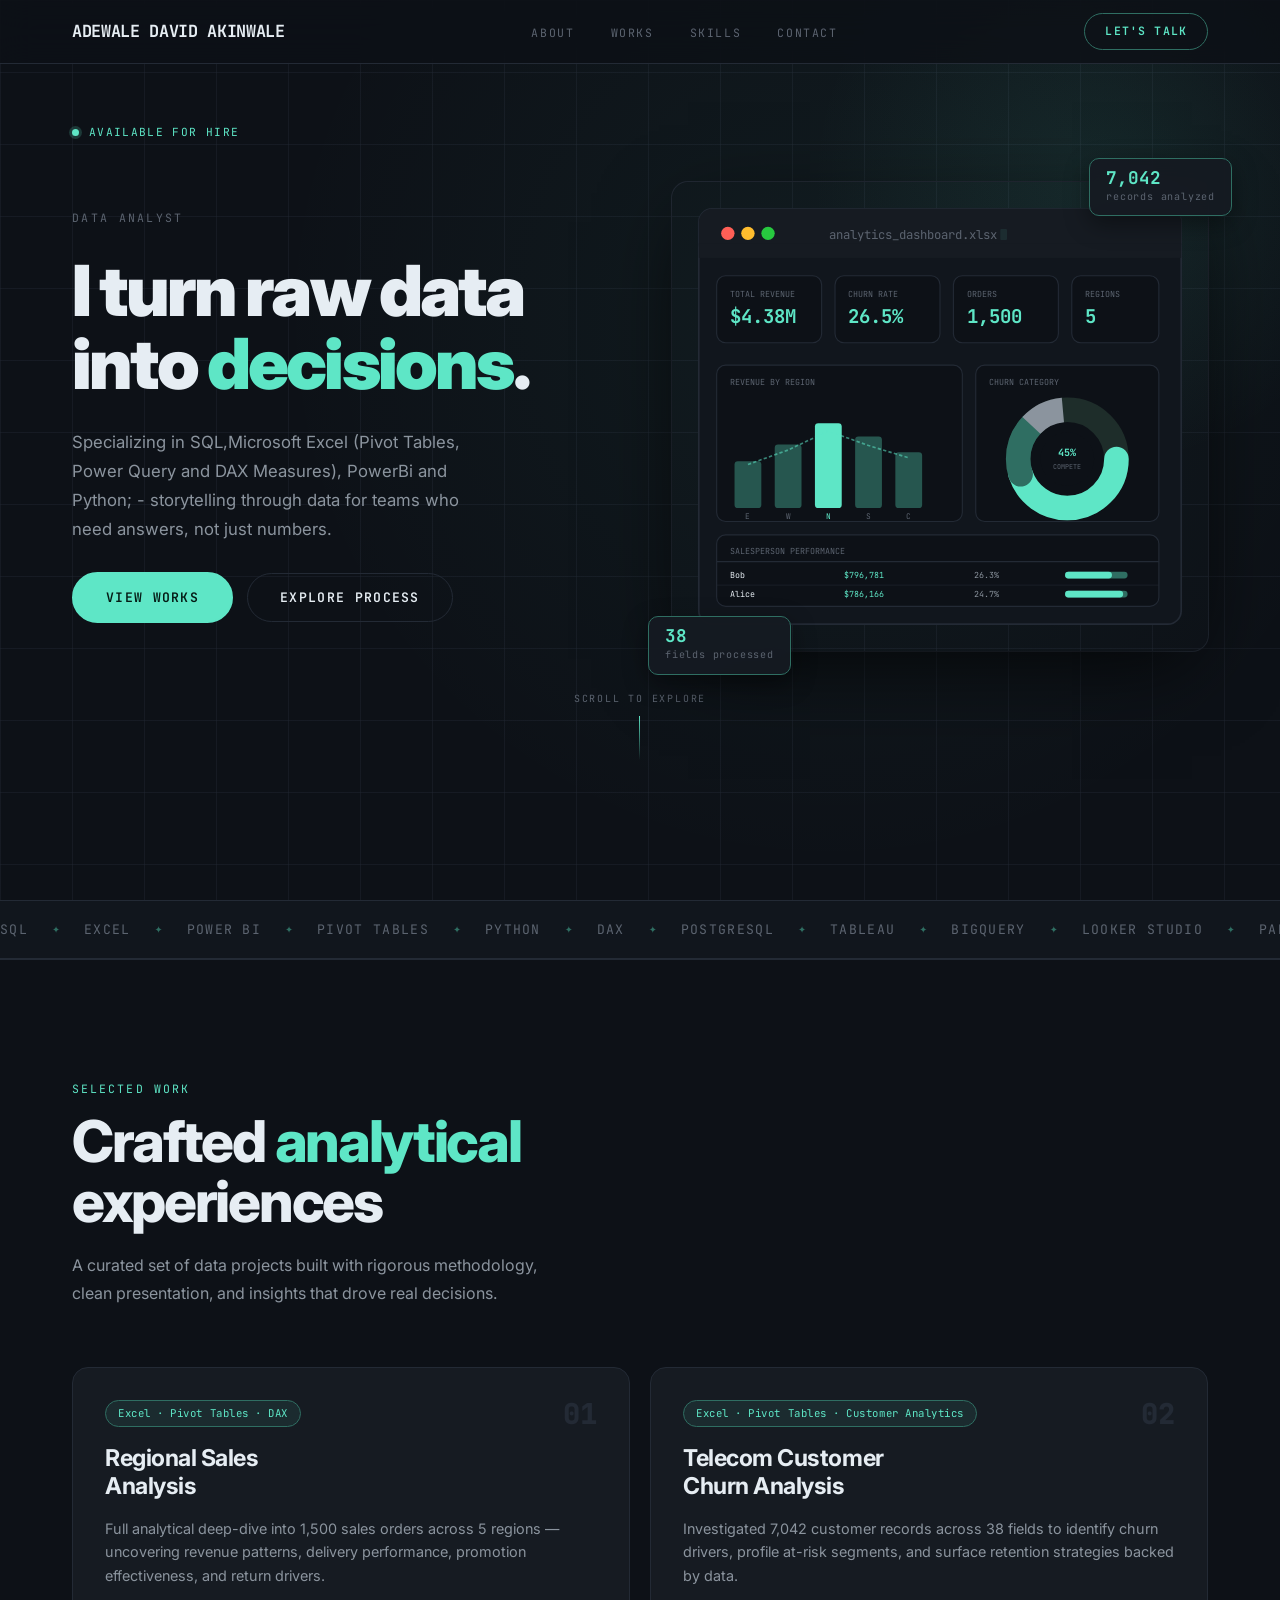
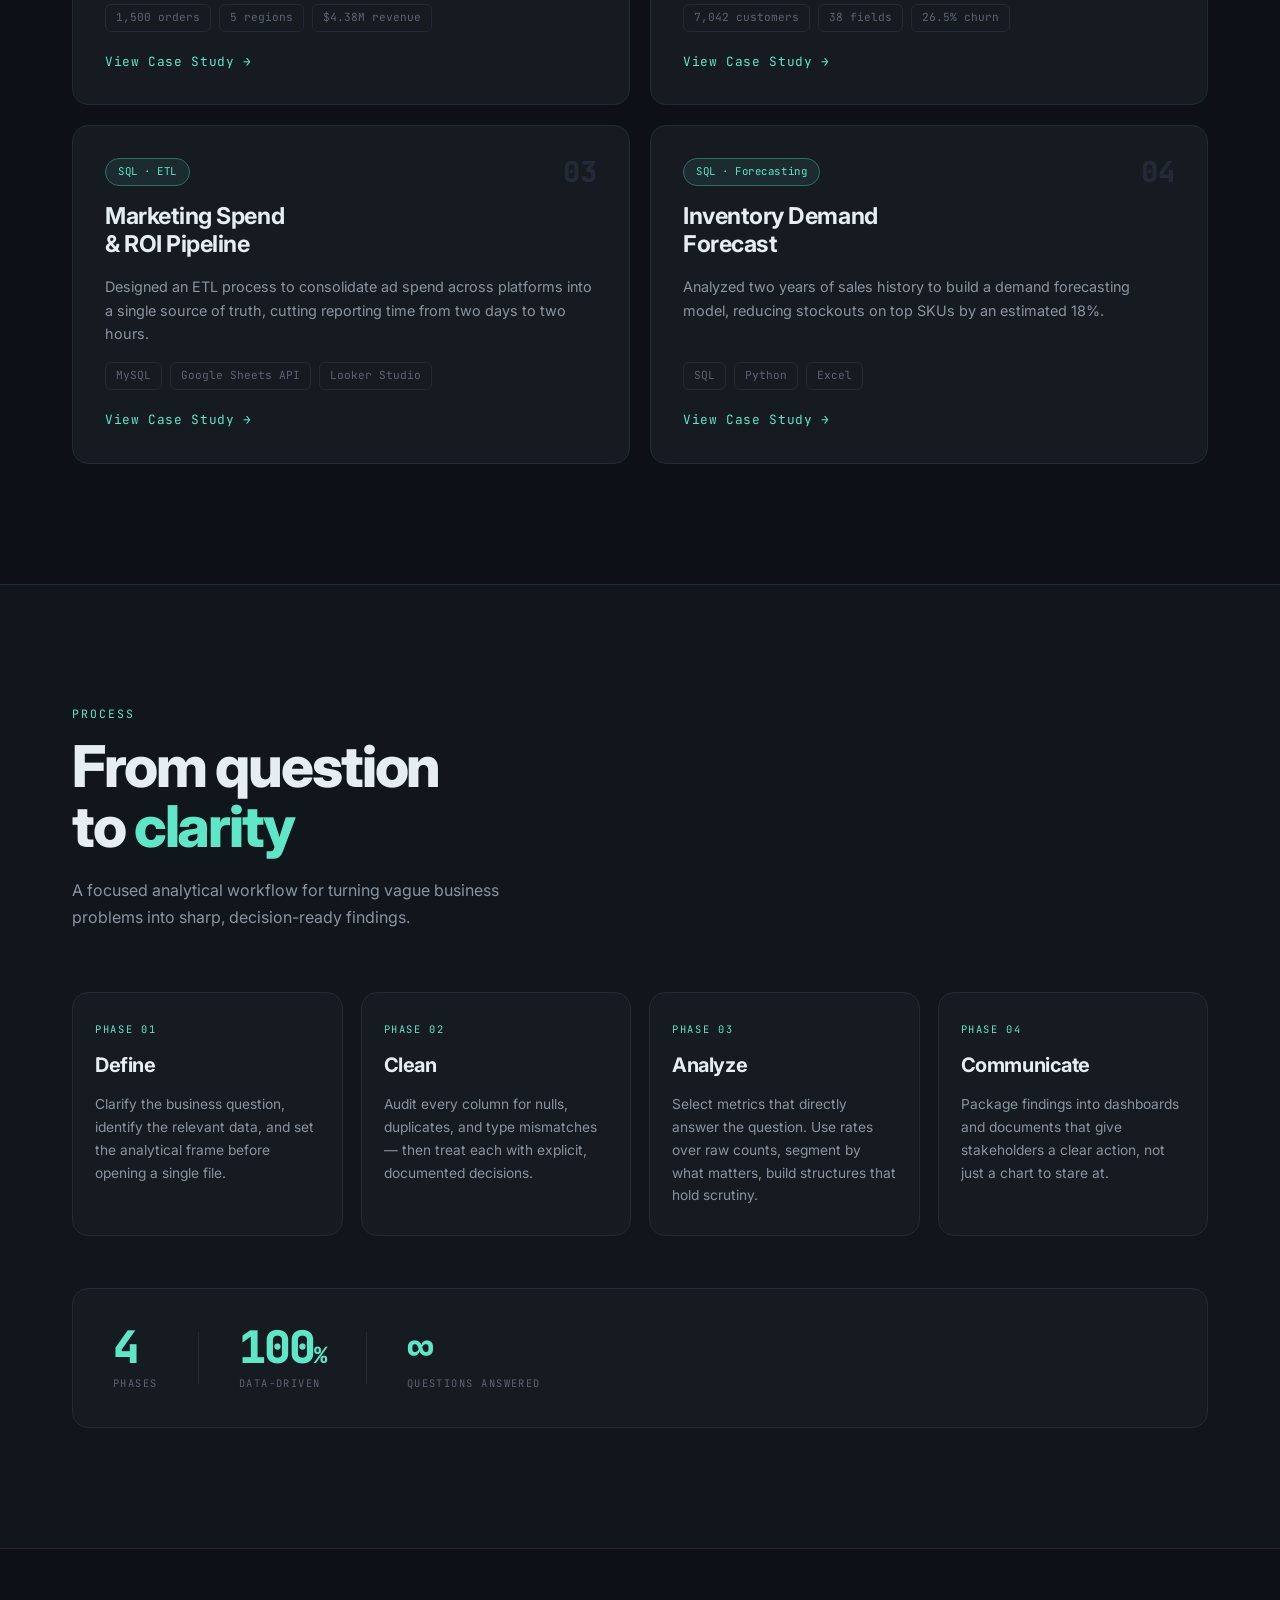
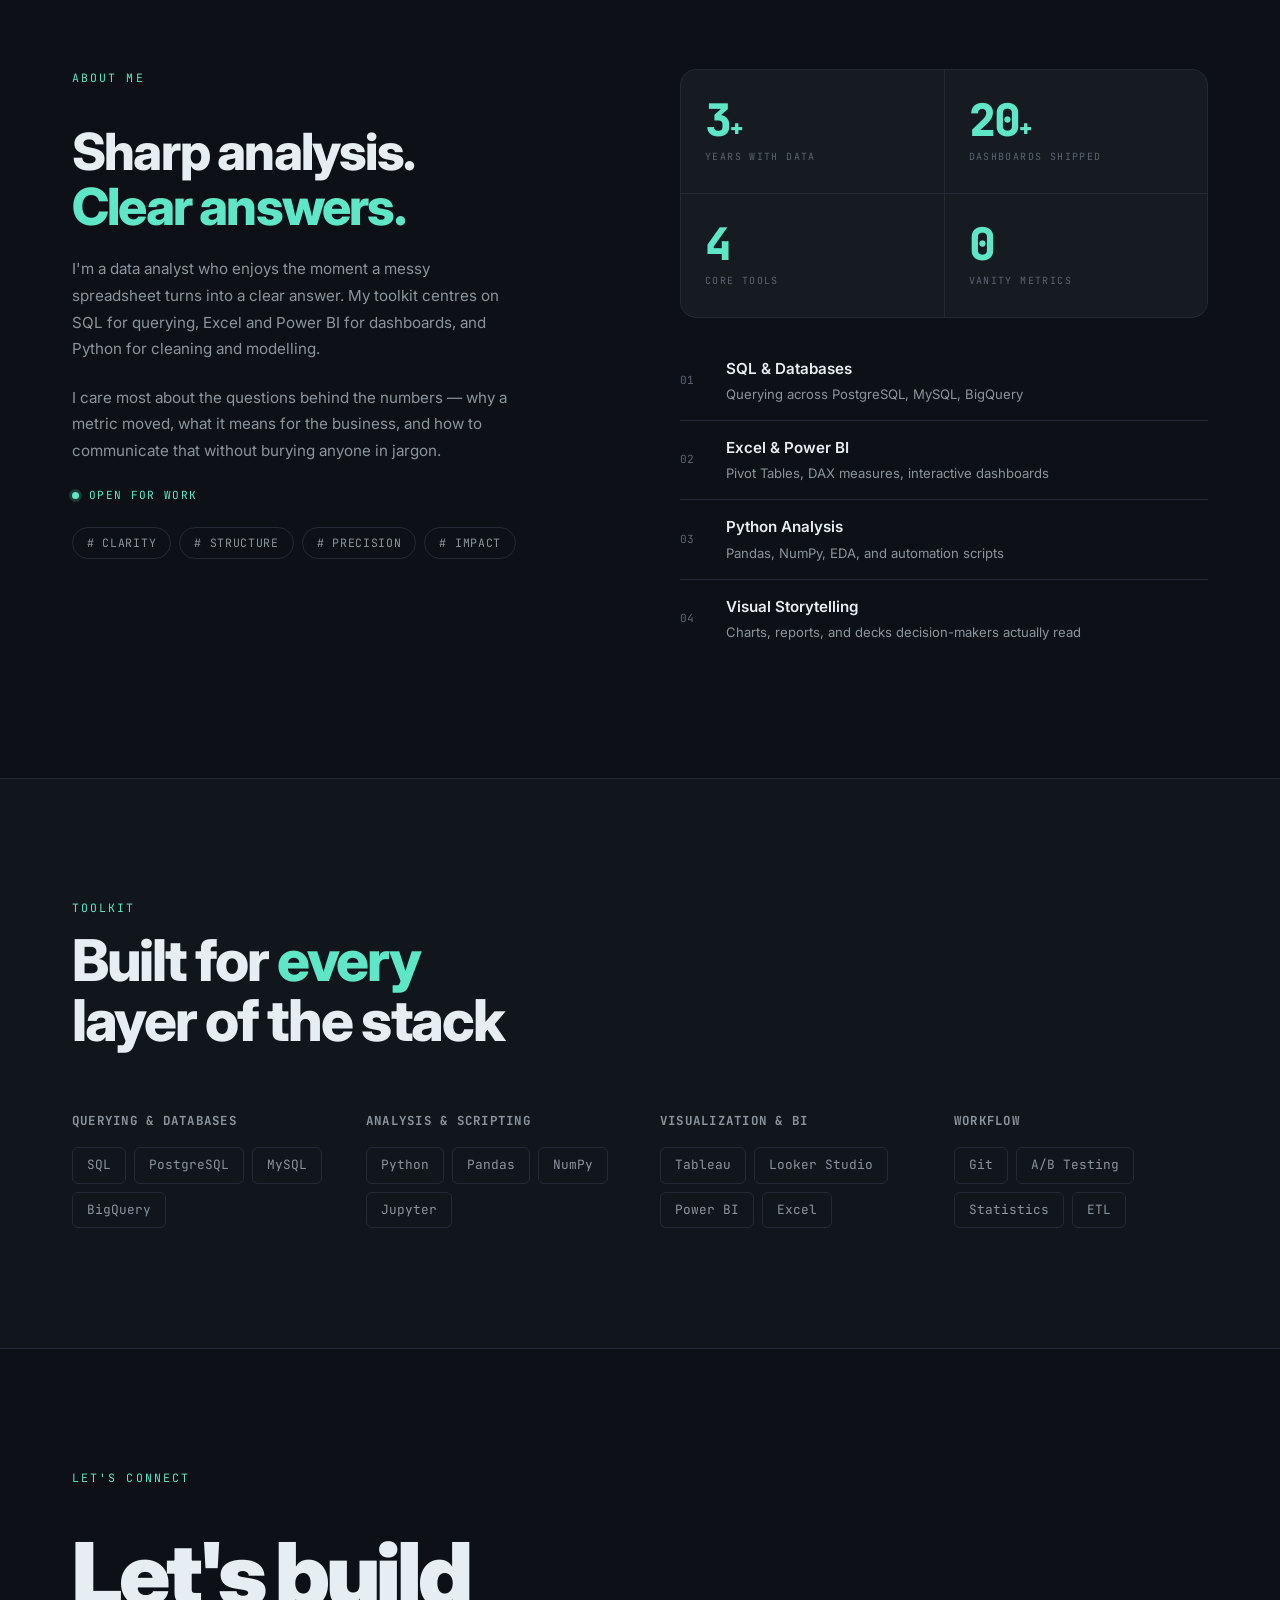
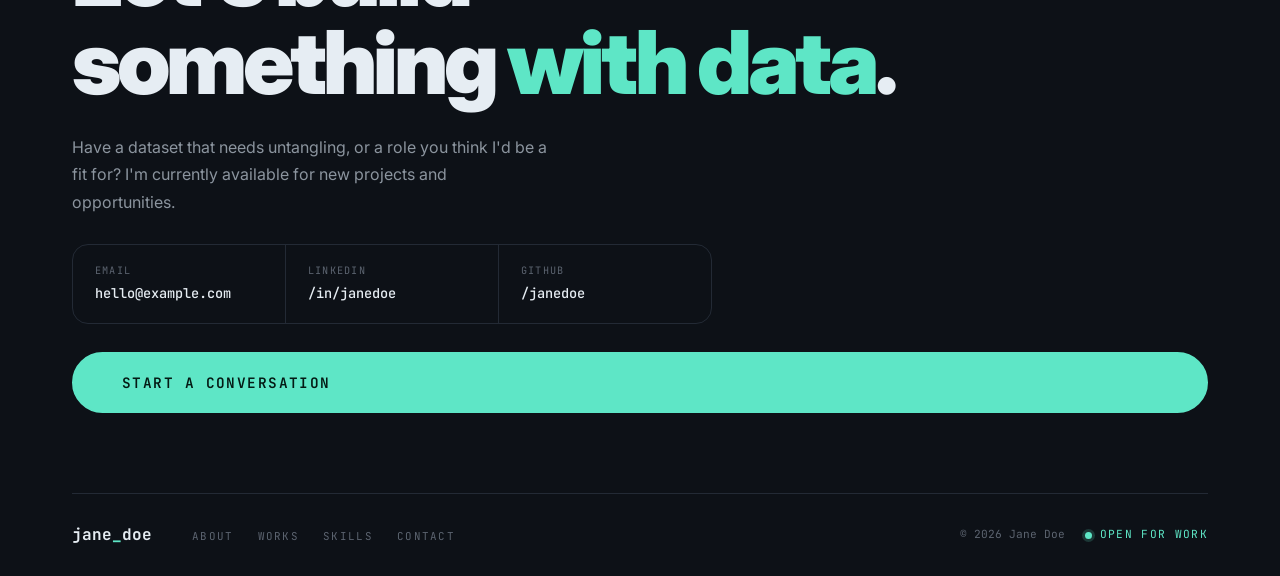
==== index.html @ e98f6740 "Update index.html" ====
<!DOCTYPE html>
<html lang="en">
<head>
  <meta charset="UTF-8">
  <meta name="viewport" content="width=device-width, initial-scale=1.0">
  <title>Data Analyst Portfolio</title>
  <link rel="preconnect" href="https://fonts.googleapis.com">
  <link rel="preconnect" href="https://fonts.gstatic.com" crossorigin>
  <link href="https://fonts.googleapis.com/css2?family=JetBrains+Mono:wght@400;500;600;700&family=Inter:wght@300;400;500;600;700;800;900&display=swap" rel="stylesheet">
  <link rel="stylesheet" href="style.css">
</head>
<body>

<!-- ══════════════════ NAV ══════════════════ -->
<nav class="nav" id="nav">
  <div class="nav-inner">
    <a href="#top" class="nav-logo">ADEWALE<span class="accent"> </span>DAVID AKINWALE</a>
    <ul class="nav-links">
      <li><a href="#about">ABOUT</a></li>
      <li><a href="#projects">WORKS</a></li>
      <li><a href="#skills">SKILLS</a></li>
      <li><a href="#contact">CONTACT</a></li>
    </ul>
    <a href="#contact" class="nav-cta">LET'S TALK</a>
    <button class="nav-toggle" aria-label="Toggle menu" aria-expanded="false">
      <span></span><span></span><span></span>
    </button>
  </div>
</nav>

<!-- ══════════════════ HERO ══════════════════ -->
<section class="hero" id="top">
  <div class="hero-inner">

    <!-- Status badge -->
    <div class="hero-status">
      <span class="status-dot"></span>
      <span class="status-text">AVAILABLE FOR HIRE</span>
    </div>

    <!-- Two-column layout -->
    <div class="hero-body">

      <!-- Left: copy -->
      <div class="hero-left">
        <p class="hero-eyebrow">DATA ANALYST</p>
        <h1 class="hero-title">
          I turn raw&nbsp;data<br>into <em>decisions</em>.
        </h1>
        <p class="hero-desc">
          Specializing in SQL,Microsoft Excel (Pivot Tables, Power Query and DAX Measures), PowerBi and Python; - 
          storytelling through data for teams who need answers, not just numbers.
        </p>
        <div class="hero-actions">
          <a href="#projects" class="btn-primary">VIEW WORKS</a>
          <a href="#about" class="btn-outline">EXPLORE PROCESS</a>
        </div>
      </div>

      <!-- Right: analytics SVG dashboard -->
      <div class="hero-right">
        <div class="hero-vis">
          <!-- Decorative accent chip: top-right -->
          <div class="vis-chip vis-chip-tl">
            <span class="chip-val">7,042</span>
            <span class="chip-label">records analyzed</span>
          </div>

          <svg class="vis-svg" viewBox="0 0 480 420" fill="none"
               xmlns="http://www.w3.org/2000/svg"
               role="img" aria-label="Analytics dashboard showing KPIs, bar chart, donut chart and data table">

            <!-- Dashboard frame -->
            <rect x="24" y="24" width="432" height="372" rx="12" fill="#11161d" stroke="#232a35" stroke-width="1.5"/>

            <!-- Title bar -->
            <rect x="24" y="24" width="432" height="44" rx="12" fill="#161b22"/>
            <rect x="24" y="55" width="432" height="13" fill="#161b22"/>
            <circle cx="50" cy="46" r="6" fill="#ff5f56"/>
            <circle cx="68" cy="46" r="6" fill="#ffbd2e"/>
            <circle cx="86" cy="46" r="6" fill="#27c93f"/>
            <text x="216" y="51" font-family="JetBrains Mono" font-size="11" fill="#5c6470" text-anchor="middle">analytics_dashboard.xlsx</text>
            <!-- Blinking cursor -->
            <rect x="294" y="42" width="6" height="10" rx="1" fill="#5ee6c6">
              <animate attributeName="opacity" values="1;0;1" dur="1.2s" repeatCount="indefinite"/>
            </rect>

            <!-- KPI row -->
            <rect x="40"  y="84" width="94"  height="60" rx="8" fill="#0d1117" stroke="#232a35" stroke-width="1"/>
            <text x="52"  y="103" font-family="JetBrains Mono" font-size="7.5" fill="#5c6470">TOTAL REVENUE</text>
            <text x="52"  y="126" font-family="JetBrains Mono" font-size="17" font-weight="700" fill="#5ee6c6">$4.38M</text>

            <rect x="146" y="84" width="94"  height="60" rx="8" fill="#0d1117" stroke="#232a35" stroke-width="1"/>
            <text x="158" y="103" font-family="JetBrains Mono" font-size="7.5" fill="#5c6470">CHURN RATE</text>
            <text x="158" y="126" font-family="JetBrains Mono" font-size="17" font-weight="700" fill="#5ee6c6">26.5%</text>

            <rect x="252" y="84" width="94"  height="60" rx="8" fill="#0d1117" stroke="#232a35" stroke-width="1"/>
            <text x="264" y="103" font-family="JetBrains Mono" font-size="7.5" fill="#5c6470">ORDERS</text>
            <text x="264" y="126" font-family="JetBrains Mono" font-size="17" font-weight="700" fill="#5ee6c6">1,500</text>

            <rect x="358" y="84" width="78"  height="60" rx="8" fill="#0d1117" stroke="#232a35" stroke-width="1"/>
            <text x="370" y="103" font-family="JetBrains Mono" font-size="7.5" fill="#5c6470">REGIONS</text>
            <text x="370" y="126" font-family="JetBrains Mono" font-size="17" font-weight="700" fill="#5ee6c6">5</text>

            <!-- Bar chart panel -->
            <rect x="40" y="164" width="220" height="140" rx="8" fill="#0d1117" stroke="#232a35" stroke-width="1"/>
            <text x="52" y="182" font-family="JetBrains Mono" font-size="7.5" fill="#5c6470">REVENUE BY REGION</text>
            <!-- Bars -->
            <rect x="56"  y="250" width="24" height="42" rx="3" fill="#2f6e62" opacity="0.75"/>
            <rect x="92"  y="235" width="24" height="57" rx="3" fill="#2f6e62" opacity="0.75"/>
            <rect x="128" y="216" width="24" height="76" rx="3" fill="#5ee6c6"/>
            <rect x="164" y="228" width="24" height="64" rx="3" fill="#2f6e62" opacity="0.75"/>
            <rect x="200" y="242" width="24" height="50" rx="3" fill="#2f6e62" opacity="0.75"/>
            <!-- X labels -->
            <text x="68"  y="302" font-family="JetBrains Mono" font-size="7" fill="#5c6470" text-anchor="middle">E</text>
            <text x="104" y="302" font-family="JetBrains Mono" font-size="7" fill="#5c6470" text-anchor="middle">W</text>
            <text x="140" y="302" font-family="JetBrains Mono" font-size="7" fill="#5ee6c6" text-anchor="middle">N</text>
            <text x="176" y="302" font-family="JetBrains Mono" font-size="7" fill="#5c6470" text-anchor="middle">S</text>
            <text x="212" y="302" font-family="JetBrains Mono" font-size="7" fill="#5c6470" text-anchor="middle">C</text>
            <!-- Trend line -->
            <polyline points="68,253 104,240 140,223 176,236 212,247"
                      fill="none" stroke="#5ee6c6" stroke-width="1.5"
                      stroke-dasharray="3 2" opacity="0.55"/>

            <!-- Donut panel -->
            <rect x="272" y="164" width="164" height="140" rx="8" fill="#0d1117" stroke="#232a35" stroke-width="1"/>
            <text x="284" y="182" font-family="JetBrains Mono" font-size="7.5" fill="#5c6470">CHURN CATEGORY</text>
            <circle cx="354" cy="248" r="44" fill="none" stroke="#1e2d2a" stroke-width="22"/>
            <circle cx="354" cy="248" r="44" fill="none" stroke="#5ee6c6" stroke-width="22"
                    stroke-dasharray="124 152" stroke-linecap="round"/>
            <circle cx="354" cy="248" r="44" fill="none" stroke="#2f6e62" stroke-width="22"
                    stroke-dasharray="47 229" stroke-dashoffset="-124" stroke-linecap="round"/>
            <circle cx="354" cy="248" r="44" fill="none" stroke="#8b949e" stroke-width="22"
                    stroke-dasharray="32 244" stroke-dashoffset="-171"/>
            <circle cx="354" cy="248" r="24" fill="#0d1117"/>
            <text x="354" y="245" font-family="JetBrains Mono" font-size="9" font-weight="700" fill="#5ee6c6" text-anchor="middle">45%</text>
            <text x="354" y="257" font-family="JetBrains Mono" font-size="6" fill="#5c6470" text-anchor="middle">COMPETE</text>

            <!-- Table panel -->
            <rect x="40" y="316" width="396" height="64" rx="8" fill="#0d1117" stroke="#232a35" stroke-width="1"/>
            <text x="52" y="333" font-family="JetBrains Mono" font-size="7.5" fill="#5c6470">SALESPERSON PERFORMANCE</text>
            <line x1="40" y1="340" x2="436" y2="340" stroke="#232a35" stroke-width="1"/>

            <text x="52"  y="355" font-family="JetBrains Mono" font-size="7.5" fill="#e6edf3">Bob</text>
            <text x="154" y="355" font-family="JetBrains Mono" font-size="7.5" fill="#5ee6c6">$796,781</text>
            <text x="270" y="355" font-family="JetBrains Mono" font-size="7.5" fill="#8b949e">26.3%</text>
            <rect x="352" y="349" width="56" height="6" rx="3" fill="#2f6e62"/>
            <rect x="352" y="349" width="42" height="6" rx="3" fill="#5ee6c6"/>

            <line x1="40" y1="361" x2="436" y2="361" stroke="#232a35" stroke-width="0.5"/>

            <text x="52"  y="372" font-family="JetBrains Mono" font-size="7.5" fill="#e6edf3">Alice</text>
            <text x="154" y="372" font-family="JetBrains Mono" font-size="7.5" fill="#5ee6c6">$786,166</text>
            <text x="270" y="372" font-family="JetBrains Mono" font-size="7.5" fill="#8b949e">24.7%</text>
            <rect x="352" y="366" width="56" height="6" rx="3" fill="#2f6e62"/>
            <rect x="352" y="366" width="52" height="6" rx="3" fill="#5ee6c6"/>
          </svg>

          <!-- Accent chip: bottom-left -->
          <div class="vis-chip vis-chip-br">
            <span class="chip-val">38</span>
            <span class="chip-label">fields processed</span>
          </div>
        </div>
      </div>

    </div><!-- /.hero-body -->

    <!-- Scroll indicator -->
    <div class="hero-scroll" aria-hidden="true">
      <span class="scroll-label">SCROLL TO EXPLORE</span>
      <div class="scroll-line"></div>
    </div>

  </div><!-- /.hero-inner -->
</section>

<!-- ══════════════════ MARQUEE ══════════════════ -->
<div class="marquee-wrap" aria-hidden="true">
  <div class="marquee-track">
    <span class="mq-item">SQL</span><span class="mq-sep">✦</span>
    <span class="mq-item">Excel</span><span class="mq-sep">✦</span>
    <span class="mq-item">Power BI</span><span class="mq-sep">✦</span>
    <span class="mq-item">Pivot Tables</span><span class="mq-sep">✦</span>
    <span class="mq-item">Python</span><span class="mq-sep">✦</span>
    <span class="mq-item">DAX</span><span class="mq-sep">✦</span>
    <span class="mq-item">PostgreSQL</span><span class="mq-sep">✦</span>
    <span class="mq-item">Tableau</span><span class="mq-sep">✦</span>
    <span class="mq-item">BigQuery</span><span class="mq-sep">✦</span>
    <span class="mq-item">Looker Studio</span><span class="mq-sep">✦</span>
    <span class="mq-item">Pandas</span><span class="mq-sep">✦</span>
    <span class="mq-item">ETL</span><span class="mq-sep">✦</span>
    <!-- duplicate set for seamless infinite loop -->
    <span class="mq-item">SQL</span><span class="mq-sep">✦</span>
    <span class="mq-item">Excel</span><span class="mq-sep">✦</span>
    <span class="mq-item">Power BI</span><span class="mq-sep">✦</span>
    <span class="mq-item">Pivot Tables</span><span class="mq-sep">✦</span>
    <span class="mq-item">Python</span><span class="mq-sep">✦</span>
    <span class="mq-item">DAX</span><span class="mq-sep">✦</span>
    <span class="mq-item">PostgreSQL</span><span class="mq-sep">✦</span>
    <span class="mq-item">Tableau</span><span class="mq-sep">✦</span>
    <span class="mq-item">BigQuery</span><span class="mq-sep">✦</span>
    <span class="mq-item">Looker Studio</span><span class="mq-sep">✦</span>
    <span class="mq-item">Pandas</span><span class="mq-sep">✦</span>
    <span class="mq-item">ETL</span><span class="mq-sep">✦</span>
  </div>
</div>

<!-- ══════════════════ SELECTED WORK ══════════════════ -->
<section class="section-work" id="projects">
  <div class="container">
    <div class="section-header">
      <p class="section-eyebrow">SELECTED WORK</p>
      <h2 class="section-title">Crafted <em>analytical</em><br>experiences</h2>
      <p class="section-desc">A curated set of data projects built with rigorous methodology, clean presentation, and insights that drove real decisions.</p>
    </div>
    <div class="work-grid">

      <article class="work-card">
        <div class="work-card-inner">
          <div class="work-card-top">
            <span class="work-tag">Excel &middot; Pivot Tables &middot; DAX</span>
            <span class="work-num">01</span>
          </div>
          <h3 class="work-title">Regional Sales<br>Analysis</h3>
          <p class="work-desc">Full analytical deep-dive into 1,500 sales orders across 5 regions — uncovering revenue patterns, delivery performance, promotion effectiveness, and return drivers.</p>
          <div class="work-meta">
            <span class="work-chip">1,500 orders</span>
            <span class="work-chip">5 regions</span>
            <span class="work-chip">$4.38M revenue</span>
          </div>
          <a href="projects/regional-sales-analysis.html" class="work-link">View Case Study <span class="work-arrow">→</span></a>
        </div>
      </article>

      <article class="work-card">
        <div class="work-card-inner">
          <div class="work-card-top">
            <span class="work-tag">Excel &middot; Pivot Tables &middot; Customer Analytics</span>
            <span class="work-num">02</span>
          </div>
          <h3 class="work-title">Telecom Customer<br>Churn Analysis</h3>
          <p class="work-desc">Investigated 7,042 customer records across 38 fields to identify churn drivers, profile at-risk segments, and surface retention strategies backed by data.</p>
          <div class="work-meta">
            <span class="work-chip">7,042 customers</span>
            <span class="work-chip">38 fields</span>
            <span class="work-chip">26.5% churn</span>
          </div>
          <a href="projects/telecom-churn.html" class="work-link">View Case Study <span class="work-arrow">→</span></a>
        </div>
      </article>

      <article class="work-card">
        <div class="work-card-inner">
          <div class="work-card-top">
            <span class="work-tag">SQL &middot; ETL</span>
            <span class="work-num">03</span>
          </div>
          <h3 class="work-title">Marketing Spend<br>&amp; ROI Pipeline</h3>
          <p class="work-desc">Designed an ETL process to consolidate ad spend across platforms into a single source of truth, cutting reporting time from two days to two hours.</p>
          <div class="work-meta">
            <span class="work-chip">MySQL</span>
            <span class="work-chip">Google Sheets API</span>
            <span class="work-chip">Looker Studio</span>
          </div>
          <a href="#" class="work-link">View Case Study <span class="work-arrow">→</span></a>
        </div>
      </article>

      <article class="work-card">
        <div class="work-card-inner">
          <div class="work-card-top">
            <span class="work-tag">SQL &middot; Forecasting</span>
            <span class="work-num">04</span>
          </div>
          <h3 class="work-title">Inventory Demand<br>Forecast</h3>
          <p class="work-desc">Analyzed two years of sales history to build a demand forecasting model, reducing stockouts on top SKUs by an estimated 18%.</p>
          <div class="work-meta">
            <span class="work-chip">SQL</span>
            <span class="work-chip">Python</span>
            <span class="work-chip">Excel</span>
          </div>
          <a href="#" class="work-link">View Case Study <span class="work-arrow">→</span></a>
        </div>
      </article>

    </div>
  </div>
</section>

<!-- ══════════════════ PROCESS ══════════════════ -->
<section class="section-process">
  <div class="container">
    <div class="section-header">
      <p class="section-eyebrow">PROCESS</p>
      <h2 class="section-title">From question<br>to <em>clarity</em></h2>
      <p class="section-desc">A focused analytical workflow for turning vague business problems into sharp, decision-ready findings.</p>
    </div>
    <div class="process-grid">
      <div class="process-card">
        <span class="process-num">PHASE 01</span>
        <h3 class="process-title">Define</h3>
        <p class="process-body">Clarify the business question, identify the relevant data, and set the analytical frame before opening a single file.</p>
      </div>
      <div class="process-card">
        <span class="process-num">PHASE 02</span>
        <h3 class="process-title">Clean</h3>
        <p class="process-body">Audit every column for nulls, duplicates, and type mismatches — then treat each with explicit, documented decisions.</p>
      </div>
      <div class="process-card">
        <span class="process-num">PHASE 03</span>
        <h3 class="process-title">Analyze</h3>
        <p class="process-body">Select metrics that directly answer the question. Use rates over raw counts, segment by what matters, build structures that hold scrutiny.</p>
      </div>
      <div class="process-card">
        <span class="process-num">PHASE 04</span>
        <h3 class="process-title">Communicate</h3>
        <p class="process-body">Package findings into dashboards and documents that give stakeholders a clear action, not just a chart to stare at.</p>
      </div>
    </div>
    <div class="process-stats">
      <div class="pstat">
        <span class="pstat-val">4</span>
        <span class="pstat-label">PHASES</span>
      </div>
      <div class="pstat-div"></div>
      <div class="pstat">
        <span class="pstat-val">100<span class="pstat-unit">%</span></span>
        <span class="pstat-label">DATA-DRIVEN</span>
      </div>
      <div class="pstat-div"></div>
      <div class="pstat">
        <span class="pstat-val">∞</span>
        <span class="pstat-label">QUESTIONS ANSWERED</span>
      </div>
    </div>
  </div>
</section>

<!-- ══════════════════ ABOUT ══════════════════ -->
<section class="section-about" id="about">
  <div class="container">
    <div class="about-grid">

      <div class="about-left">
        <p class="section-eyebrow">ABOUT ME</p>
        <h2 class="about-title">Sharp analysis.<br><em>Clear answers.</em></h2>
        <p class="about-body">I'm a data analyst who enjoys the moment a messy spreadsheet turns into a clear answer. My toolkit centres on SQL for querying, Excel and Power BI for dashboards, and Python for cleaning and modelling.</p>
        <p class="about-body">I care most about the questions behind the numbers — why a metric moved, what it means for the business, and how to communicate that without burying anyone in jargon.</p>
        <div class="about-status">
          <span class="status-dot"></span>
          <span class="status-text">OPEN FOR WORK</span>
        </div>
        <div class="about-skills">
          <span class="skill-pill"># CLARITY</span>
          <span class="skill-pill"># STRUCTURE</span>
          <span class="skill-pill"># PRECISION</span>
          <span class="skill-pill"># IMPACT</span>
        </div>
      </div>

      <div class="about-right">
        <div class="about-stats-grid">
          <div class="astat"><span class="astat-val">3<span class="astat-plus">+</span></span><span class="astat-label">YEARS WITH DATA</span></div>
          <div class="astat"><span class="astat-val">20<span class="astat-plus">+</span></span><span class="astat-label">DASHBOARDS SHIPPED</span></div>
          <div class="astat"><span class="astat-val">4</span><span class="astat-label">CORE TOOLS</span></div>
          <div class="astat"><span class="astat-val">0</span><span class="astat-label">VANITY METRICS</span></div>
        </div>
        <div class="about-expertise">
          <div class="exp-row">
            <span class="exp-num">01</span>
            <div class="exp-content">
              <span class="exp-title">SQL &amp; Databases</span>
              <span class="exp-desc">Querying across PostgreSQL, MySQL, BigQuery</span>
            </div>
          </div>
          <div class="exp-row">
            <span class="exp-num">02</span>
            <div class="exp-content">
              <span class="exp-title">Excel &amp; Power BI</span>
              <span class="exp-desc">Pivot Tables, DAX measures, interactive dashboards</span>
            </div>
          </div>
          <div class="exp-row">
            <span class="exp-num">03</span>
            <div class="exp-content">
              <span class="exp-title">Python Analysis</span>
              <span class="exp-desc">Pandas, NumPy, EDA, and automation scripts</span>
            </div>
          </div>
          <div class="exp-row">
            <span class="exp-num">04</span>
            <div class="exp-content">
              <span class="exp-title">Visual Storytelling</span>
              <span class="exp-desc">Charts, reports, and decks decision-makers actually read</span>
            </div>
          </div>
        </div>
      </div>

    </div>
  </div>
</section>

<!-- ══════════════════ SKILLS ══════════════════ -->
<section class="section-skills" id="skills">
  <div class="container">
    <div class="section-header">
      <p class="section-eyebrow">TOOLKIT</p>
      <h2 class="section-title">Built for <em>every</em><br>layer of the stack</h2>
    </div>
    <div class="skills-cols">
      <div class="skills-col">
        <h3 class="skills-col-title">Querying &amp; Databases</h3>
        <div class="tag-row">
          <span class="tag">SQL</span><span class="tag">PostgreSQL</span>
          <span class="tag">MySQL</span><span class="tag">BigQuery</span>
        </div>
      </div>
      <div class="skills-col">
        <h3 class="skills-col-title">Analysis &amp; Scripting</h3>
        <div class="tag-row">
          <span class="tag">Python</span><span class="tag">Pandas</span>
          <span class="tag">NumPy</span><span class="tag">Jupyter</span>
        </div>
      </div>
      <div class="skills-col">
        <h3 class="skills-col-title">Visualization &amp; BI</h3>
        <div class="tag-row">
          <span class="tag">Tableau</span><span class="tag">Looker Studio</span>
          <span class="tag">Power BI</span><span class="tag">Excel</span>
        </div>
      </div>
      <div class="skills-col">
        <h3 class="skills-col-title">Workflow</h3>
        <div class="tag-row">
          <span class="tag">Git</span><span class="tag">A/B Testing</span>
          <span class="tag">Statistics</span><span class="tag">ETL</span>
        </div>
      </div>
    </div>
  </div>
</section>

<!-- ══════════════════ CONTACT + FOOTER ══════════════════ -->
<section class="section-contact" id="contact">
  <div class="container">

    <div class="contact-top">
      <p class="section-eyebrow">LET'S CONNECT</p>
      <h2 class="contact-title">Let's build<br>something <em>with data</em>.</h2>
      <p class="contact-body">Have a dataset that needs untangling, or a role you think I'd be a fit for? I'm currently available for new projects and opportunities.</p>

      <div class="contact-links-row">
        <a href="mailto:hello@example.com" class="contact-item">
          <span class="contact-item-label">EMAIL</span>
          <span class="contact-item-val">hello@example.com</span>
        </a>
        <a href="#" class="contact-item">
          <span class="contact-item-label">LINKEDIN</span>
          <span class="contact-item-val">/in/janedoe</span>
        </a>
        <a href="#" class="contact-item">
          <span class="contact-item-label">GITHUB</span>
          <span class="contact-item-val">/janedoe</span>
        </a>
      </div>

      <a href="mailto:hello@example.com" class="btn-primary btn-lg">START A CONVERSATION</a>
    </div>

    <div class="contact-bottom">
      <div class="footer-left">
        <a href="#top" class="footer-logo">jane<span class="accent">_</span>doe</a>
        <ul class="footer-nav">
          <li><a href="#about">ABOUT</a></li>
          <li><a href="#projects">WORKS</a></li>
          <li><a href="#skills">SKILLS</a></li>
          <li><a href="#contact">CONTACT</a></li>
        </ul>
      </div>
      <div class="footer-right">
        <span class="footer-copy">&copy; 2026 Jane Doe</span>
        <div class="footer-status">
          <span class="status-dot"></span>
          <span class="status-text">OPEN FOR WORK</span>
        </div>
      </div>
    </div>

  </div>
</section>

<script src="script.js"></script>
</body>
</html>
---- style.css ----
/* ============================================================
   style.css — Data Analyst Portfolio
   Reference: omnira.framer.website
   All bugs resolved — clean rewrite
   ============================================================ */

/* ── DESIGN TOKENS ──────────────────────────────────────────── */
:root {
  --bg:          #0d1117;
  --bg-alt:      #11161d;
  --panel:       #161b22;
  --border:      #232a35;
  --text:        #e6edf3;
  --text-dim:    #8b949e;
  --text-faint:  #5c6470;
  --accent:      #5ee6c6;
  --accent-dim:  #2f6e62;
  --accent-soft: rgba(94,230,198,0.08);

  --font-sans: 'Inter', system-ui, sans-serif;
  --font-mono: 'JetBrains Mono', 'SF Mono', monospace;
  --container: 1200px;
  --radius:    10px;
  --radius-lg: 16px;
  --nav-h:     64px;
}

/* ── RESET ──────────────────────────────────────────────────── */
*, *::before, *::after { margin: 0; padding: 0; box-sizing: border-box; }
html { scroll-behavior: smooth; }
@media (prefers-reduced-motion: reduce) {
  html { scroll-behavior: auto; }
  *, *::before, *::after {
    animation-duration: 0.01ms !important;
    transition-duration: 0.01ms !important;
  }
}
body {
  background: var(--bg);
  color: var(--text);
  font-family: var(--font-sans);
  line-height: 1.6;
  -webkit-font-smoothing: antialiased;
  overflow-x: hidden;
}
a   { color: inherit; text-decoration: none; }
ul  { list-style: none; }
em  { color: var(--accent); font-style: normal; }
:focus-visible { outline: 2px solid var(--accent); outline-offset: 3px; border-radius: 4px; }

/* ── UTILITIES ──────────────────────────────────────────────── */
.container { max-width: var(--container); margin: 0 auto; padding: 0 32px; }
span.accent { color: var(--accent); }

/* ── SHARED TYPOGRAPHY ──────────────────────────────────────── */
.section-eyebrow {
  display: block;
  font-family: var(--font-mono);
  font-size: 0.72rem;
  letter-spacing: 0.18em;
  color: var(--accent);
  text-transform: uppercase;
  margin-bottom: 14px;
}
.section-header { margin-bottom: 60px; }
.section-title {
  font-size: clamp(2.4rem, 5vw, 3.6rem);
  font-weight: 800;
  letter-spacing: -0.04em;
  line-height: 1.04;
  margin-bottom: 20px;
}
.section-desc {
  font-size: 1rem;
  color: var(--text-dim);
  line-height: 1.72;
  max-width: 500px;
}

/* ── STATUS DOT ─────────────────────────────────────────────── */
.status-dot {
  display: inline-block;
  width: 7px; height: 7px;
  border-radius: 50%;
  background: var(--accent);
  box-shadow: 0 0 0 3px rgba(94,230,198,0.18);
  flex-shrink: 0;
  animation: pulse 2.2s ease infinite;
}
@keyframes pulse {
  0%,100% { box-shadow: 0 0 0 3px rgba(94,230,198,0.18); }
  50%     { box-shadow: 0 0 0 7px rgba(94,230,198,0.05); }
}
.status-text {
  font-family: var(--font-mono);
  font-size: 0.7rem;
  letter-spacing: 0.12em;
  color: var(--accent);
}

/* ── BUTTONS ────────────────────────────────────────────────── */
.btn-primary {
  display: inline-block;
  font-family: var(--font-mono);
  font-size: 0.82rem;
  font-weight: 600;
  letter-spacing: 0.1em;
  color: #041a14;
  background: var(--accent);
  border: 2px solid var(--accent);
  border-radius: 999px;
  padding: 13px 32px;
  cursor: pointer;
  transition: transform 0.18s ease, box-shadow 0.18s ease;
}
.btn-primary:hover {
  transform: translateY(-2px);
  box-shadow: 0 8px 24px rgba(94,230,198,0.25);
}
.btn-primary.btn-lg { padding: 17px 48px; font-size: 0.9rem; }

.btn-outline {
  display: inline-block;
  font-family: var(--font-mono);
  font-size: 0.82rem;
  font-weight: 600;
  letter-spacing: 0.1em;
  color: var(--text);
  background: transparent;
  border: 1px solid var(--border);
  border-radius: 999px;
  padding: 13px 32px;
  cursor: pointer;
  transition: border-color 0.18s ease, color 0.18s ease;
}
.btn-outline:hover { border-color: var(--accent); color: var(--accent); }

/* ── SKILL TAGS ─────────────────────────────────────────────── */
.tag-row { display: flex; gap: 8px; flex-wrap: wrap; }
.tag {
  font-family: var(--font-mono);
  font-size: 0.8rem;
  color: var(--text-dim);
  border: 1px solid var(--border);
  border-radius: 6px;
  padding: 7px 14px;
  transition: border-color 0.15s, color 0.15s;
}
.tag:hover { border-color: var(--accent-dim); color: var(--accent); }

/* ══════════════════════════════════════════════════════════════
   NAV
══════════════════════════════════════════════════════════════ */
.nav {
  position: fixed;
  top: 0; left: 0; right: 0;
  z-index: 200;
  height: var(--nav-h);
  background: rgba(13,17,23,0.82);
  backdrop-filter: blur(16px);
  -webkit-backdrop-filter: blur(16px);
  border-bottom: 1px solid var(--border);
  transition: background 0.3s ease, border-color 0.3s ease;
}
.nav.scrolled {
  background: rgba(13,17,23,0.97);
  border-bottom-color: rgba(35,42,53,0.9);
}

.nav-inner {
  max-width: var(--container);
  margin: 0 auto;
  padding: 0 32px;
  height: 100%;
  display: flex;
  align-items: center;
  gap: 24px;
}

.nav-logo {
  font-family: var(--font-mono);
  font-size: 1.05rem;
  font-weight: 700;
  letter-spacing: -0.02em;
  flex-shrink: 0;
}

.nav-links {
  display: flex;
  gap: 36px;
  flex: 1;
  justify-content: center;
}
.nav-links a {
  font-family: var(--font-mono);
  font-size: 0.72rem;
  letter-spacing: 0.14em;
  color: var(--text-faint);
  transition: color 0.15s ease;
}
.nav-links a:hover,
.nav-links a.active { color: var(--accent); }

.nav-cta {
  font-family: var(--font-mono);
  font-size: 0.72rem;
  font-weight: 600;
  letter-spacing: 0.1em;
  color: var(--accent);
  border: 1px solid var(--accent-dim);
  border-radius: 999px;
  padding: 8px 20px;
  flex-shrink: 0;
  transition: background 0.15s ease, border-color 0.15s ease;
}
.nav-cta:hover { background: var(--accent-soft); border-color: var(--accent); }

.nav-toggle {
  display: none;
  flex-direction: column;
  justify-content: center;
  gap: 5px;
  width: 32px;
  height: 32px;
  background: none;
  border: none;
  cursor: pointer;
  padding: 0;
  flex-shrink: 0;
}
.nav-toggle span {
  display: block;
  width: 100%; height: 2px;
  background: var(--text);
  border-radius: 2px;
  transition: transform 0.22s ease, opacity 0.22s ease;
}
.nav-toggle.active span:nth-child(1) { transform: translateY(7px) rotate(45deg); }
.nav-toggle.active span:nth-child(2) { opacity: 0; }
.nav-toggle.active span:nth-child(3) { transform: translateY(-7px) rotate(-45deg); }

/* ══════════════════════════════════════════════════════════════
   HERO
   hero-inner is a flex column holding:
     .hero-status  →  badge row
     .hero-body    →  two-column grid
     .hero-scroll  →  scroll indicator
══════════════════════════════════════════════════════════════ */
.hero {
  position: relative;
  min-height: 100vh;
  /* do NOT use overflow:hidden — it clips absolutely-positioned chips */
  background-image:
    linear-gradient(to right, rgba(35,42,53,0.4) 1px, transparent 1px),
    linear-gradient(to bottom, rgba(35,42,53,0.4) 1px, transparent 1px);
  background-size: 72px 72px;
  display: flex;
  align-items: center;
}

/* Static top-right glow — use ::before so it stays behind content */
.hero::before {
  content: '';
  position: absolute;
  top: -120px; right: -120px;
  width: 600px; height: 600px;
  background: radial-gradient(circle, rgba(94,230,198,0.09) 0%, transparent 68%);
  pointer-events: none;
  z-index: 0;
}

/* Cursor-tracking glow — ::after, driven by --gx/--gy set in JS */
.hero::after {
  content: '';
  position: absolute;
  inset: 0;
  background: radial-gradient(
    circle at var(--gx, 65%) var(--gy, 35%),
    rgba(94,230,198,0.05) 0%,
    transparent 55%
  );
  pointer-events: none;
  z-index: 0;
  transition: background 0.1s ease;
}

/* hero-inner: centres the content column, sits above pseudo-elements */
.hero-inner {
  position: relative;
  z-index: 1;
  max-width: var(--container);
  width: 100%;
  margin: 0 auto;
  padding: var(--nav-h) 32px 80px;
  display: flex;
  flex-direction: column;
  gap: 40px;
}

.hero-status {
  display: flex;
  align-items: center;
  gap: 10px;
}

/* Two-column grid: text left, SVG right */
.hero-body {
  display: grid;
  grid-template-columns: 1fr 1fr;
  gap: 64px;
  align-items: center;
}

.hero-left {
  display: flex;
  flex-direction: column;
  gap: 28px;
}

.hero-eyebrow {
  font-family: var(--font-mono);
  font-size: 0.72rem;
  letter-spacing: 0.2em;
  color: var(--text-faint);
}

.hero-title {
  font-size: clamp(2.8rem, 5.5vw, 4.8rem);
  font-weight: 900;
  letter-spacing: -0.04em;
  line-height: 1.03;
}

.hero-desc {
  font-size: 1.05rem;
  color: var(--text-dim);
  line-height: 1.72;
  max-width: 420px;
}

.hero-actions {
  display: flex;
  gap: 14px;
  flex-wrap: wrap;
  align-items: center;
}

/* Right column: SVG visual wrapper */
.hero-right { position: relative; }

/* hero-vis: extra padding so chips positioned outside the SVG box
   are not clipped by any parent overflow rule */
.hero-vis {
  position: relative;
  /* outset padding makes room for the absolutely-positioned chips */
  padding: 24px;
  margin: -24px;
}

/* The SVG card */
.vis-svg {
  width: 100%;
  height: auto;
  display: block;
  border-radius: var(--radius-lg);
  box-shadow:
    0 24px 80px -16px rgba(0,0,0,0.8),
    0 0 0 1px var(--border);
  position: relative;
  z-index: 1;
}

/* Floating stat chips — positioned outside the SVG bounds */
.vis-chip {
  position: absolute;
  z-index: 2;
  background: rgba(22,27,34,0.95);
  border: 1px solid var(--accent-dim);
  border-radius: var(--radius);
  padding: 10px 16px;
  display: flex;
  flex-direction: column;
  gap: 3px;
  backdrop-filter: blur(10px);
  -webkit-backdrop-filter: blur(10px);
  box-shadow: 0 8px 24px rgba(0,0,0,0.4);
}
/* top-right chip */
.vis-chip-tl { top: 0; right: 0; }
/* bottom-left chip */
.vis-chip-br { bottom: 0; left: 0; }

.chip-val {
  font-family: var(--font-mono);
  font-size: 1.1rem;
  font-weight: 700;
  color: var(--accent);
  line-height: 1;
}
.chip-label {
  font-family: var(--font-mono);
  font-size: 0.63rem;
  color: var(--text-faint);
  letter-spacing: 0.08em;
}

/* Scroll indicator */
.hero-scroll {
  display: flex;
  flex-direction: column;
  align-items: center;
  gap: 10px;
  align-self: center;        /* centres in the flex column */
  width: fit-content;
  margin: 0 auto;
}

.scroll-label {
  font-family: var(--font-mono);
  font-size: 0.62rem;
  letter-spacing: 0.18em;
  color: var(--text-faint);
  white-space: nowrap;
}

.scroll-line {
  width: 1px;
  height: 44px;
  background: linear-gradient(to bottom, var(--accent), transparent);
  animation: scrollDown 2.4s ease-in-out infinite;
}
@keyframes scrollDown {
  0%   { transform: scaleY(0); transform-origin: top; opacity: 0; }
  35%  { opacity: 1; }
  100% { transform: scaleY(1); transform-origin: top; opacity: 0; }
}

/* ══════════════════════════════════════════════════════════════
   MARQUEE
══════════════════════════════════════════════════════════════ */
.marquee-wrap {
  border-top: 1px solid var(--border);
  border-bottom: 1px solid var(--border);
  background: var(--bg-alt);
  padding: 18px 0;
  overflow: hidden;
  user-select: none;
}
.marquee-track {
  display: flex;
  align-items: center;
  gap: 24px;
  width: max-content;
  animation: marquee 32s linear infinite;
}
.marquee-wrap:hover .marquee-track { animation-play-state: paused; }
@keyframes marquee { from { transform: translateX(0); } to { transform: translateX(-50%); } }

.mq-item {
  font-family: var(--font-mono);
  font-size: 0.82rem;
  letter-spacing: 0.1em;
  color: var(--text-faint);
  white-space: nowrap;
  text-transform: uppercase;
  transition: color 0.15s ease;
}
.mq-item:hover { color: var(--accent); }
.mq-sep { color: var(--accent-dim); font-size: 0.6rem; flex-shrink: 0; }

/* ══════════════════════════════════════════════════════════════
   SELECTED WORK
══════════════════════════════════════════════════════════════ */
.section-work {
  padding: 120px 0;
  background: var(--bg);
  border-top: 1px solid var(--border);
}

.work-grid {
  display: grid;
  grid-template-columns: repeat(2, 1fr);
  gap: 20px;
}

.work-card {
  background: var(--panel);
  border: 1px solid var(--border);
  border-radius: var(--radius-lg);
  position: relative;
  /* NO overflow:hidden — would clip ::before glow and kill 3-D tilt */
  transition: border-color 0.22s ease, box-shadow 0.22s ease;
  /* transition on transform is handled by JS for tilt, CSS handles hover lift */
}
.work-card::before {
  content: '';
  position: absolute;
  inset: 0;
  border-radius: var(--radius-lg);
  background: radial-gradient(circle at top right, rgba(94,230,198,0.06), transparent 62%);
  opacity: 0;
  transition: opacity 0.28s ease;
  pointer-events: none;
  z-index: 0;
}
.work-card:hover {
  border-color: var(--accent-dim);
  box-shadow: 0 20px 56px -12px rgba(0,0,0,0.55);
}
.work-card:hover::before { opacity: 1; }

.work-card-inner {
  padding: 32px;
  display: flex;
  flex-direction: column;
  gap: 16px;
  height: 100%;
  position: relative;
  z-index: 1;
}

.work-card-top {
  display: flex;
  align-items: flex-start;
  justify-content: space-between;
  gap: 12px;
}

.work-tag {
  font-family: var(--font-mono);
  font-size: 0.67rem;
  color: var(--accent);
  background: var(--accent-soft);
  border: 1px solid var(--accent-dim);
  border-radius: 999px;
  padding: 4px 12px;
  letter-spacing: 0.05em;
  white-space: nowrap;
}

.work-num {
  font-family: var(--font-mono);
  font-size: 1.8rem;
  font-weight: 800;
  color: var(--border);
  line-height: 1;
  flex-shrink: 0;
  transition: color 0.22s ease;
}
.work-card:hover .work-num { color: var(--accent-dim); }

.work-title {
  font-size: 1.45rem;
  font-weight: 700;
  letter-spacing: -0.02em;
  line-height: 1.2;
}

.work-desc {
  font-size: 0.9rem;
  color: var(--text-dim);
  line-height: 1.65;
  flex: 1;
}

.work-meta { display: flex; gap: 8px; flex-wrap: wrap; }

.work-chip {
  font-family: var(--font-mono);
  font-size: 0.7rem;
  color: var(--text-faint);
  border: 1px solid var(--border);
  border-radius: 6px;
  padding: 4px 10px;
}

.work-link {
  font-family: var(--font-mono);
  font-size: 0.8rem;
  color: var(--accent);
  letter-spacing: 0.05em;
  display: inline-flex;
  align-items: center;
  gap: 8px;
  transition: gap 0.18s ease;
  margin-top: 4px;
  width: fit-content;
}
.work-link:hover { gap: 14px; }
.work-arrow { display: inline-block; transition: transform 0.18s ease; }
.work-link:hover .work-arrow { transform: translateX(4px); }

/* ══════════════════════════════════════════════════════════════
   PROCESS
══════════════════════════════════════════════════════════════ */
.section-process {
  padding: 120px 0;
  background: var(--bg-alt);
  border-top: 1px solid var(--border);
  border-bottom: 1px solid var(--border);
}

.process-grid {
  display: grid;
  grid-template-columns: repeat(4, 1fr);
  gap: 18px;
  margin-bottom: 52px;
}

.process-card {
  background: var(--panel);
  border: 1px solid var(--border);
  border-radius: var(--radius-lg);
  padding: 28px 22px;
  display: flex;
  flex-direction: column;
  gap: 12px;
  transition: border-color 0.2s ease, transform 0.2s ease;
}
.process-card:hover { border-color: var(--accent-dim); transform: translateY(-3px); }

.process-num {
  font-family: var(--font-mono);
  font-size: 0.65rem;
  letter-spacing: 0.16em;
  color: var(--accent);
}
.process-title {
  font-size: 1.25rem;
  font-weight: 700;
  letter-spacing: -0.02em;
}
.process-body {
  font-size: 0.86rem;
  color: var(--text-dim);
  line-height: 1.65;
}

.process-stats {
  display: flex;
  align-items: center;
  gap: 40px;
  padding: 36px 40px;
  background: var(--panel);
  border: 1px solid var(--border);
  border-radius: var(--radius-lg);
}
.pstat { display: flex; flex-direction: column; gap: 5px; }
.pstat-val {
  font-family: var(--font-mono);
  font-size: 2.8rem;
  font-weight: 900;
  color: var(--accent);
  letter-spacing: -0.04em;
  line-height: 1;
}
.pstat-unit { font-size: 1.4rem; }
.pstat-label {
  font-family: var(--font-mono);
  font-size: 0.65rem;
  letter-spacing: 0.14em;
  color: var(--text-faint);
  text-transform: uppercase;
}
.pstat-div { width: 1px; height: 52px; background: var(--border); flex-shrink: 0; }

/* ══════════════════════════════════════════════════════════════
   ABOUT
══════════════════════════════════════════════════════════════ */
.section-about {
  padding: 120px 0;
  background: var(--bg);
}

.about-grid {
  display: grid;
  grid-template-columns: 1fr 1fr;
  gap: 80px;
  align-items: start;
}

.about-left { display: flex; flex-direction: column; gap: 22px; }

.about-title {
  font-size: clamp(2.2rem, 4.5vw, 3.2rem);
  font-weight: 800;
  letter-spacing: -0.035em;
  line-height: 1.08;
}
.about-body {
  font-size: 0.95rem;
  color: var(--text-dim);
  line-height: 1.75;
  max-width: 440px;
}
.about-status { display: flex; align-items: center; gap: 10px; }
.about-skills { display: flex; gap: 8px; flex-wrap: wrap; }

.skill-pill {
  font-family: var(--font-mono);
  font-size: 0.72rem;
  color: var(--text-dim);
  border: 1px solid var(--border);
  border-radius: 999px;
  padding: 6px 14px;
  letter-spacing: 0.06em;
  transition: border-color 0.15s ease, color 0.15s ease;
}
.skill-pill:hover { border-color: var(--accent-dim); color: var(--accent); }

.about-right { display: flex; flex-direction: column; gap: 24px; }

.about-stats-grid {
  display: grid;
  grid-template-columns: repeat(2, 1fr);
  gap: 1px;
  background: var(--border);
  border: 1px solid var(--border);
  border-radius: var(--radius-lg);
  overflow: hidden;
}
.astat {
  background: var(--panel);
  padding: 28px 24px;
  display: flex;
  flex-direction: column;
  gap: 6px;
}
.astat-val {
  font-family: var(--font-mono);
  font-size: 2.8rem;
  font-weight: 900;
  color: var(--accent);
  letter-spacing: -0.04em;
  line-height: 1;
}
.astat-plus { font-size: 1.4rem; }
.astat-label {
  font-family: var(--font-mono);
  font-size: 0.62rem;
  letter-spacing: 0.14em;
  color: var(--text-faint);
  text-transform: uppercase;
}

.about-expertise { display: flex; flex-direction: column; }
.exp-row {
  display: flex;
  align-items: center;
  gap: 20px;
  padding: 15px 0;
  border-bottom: 1px solid var(--border);
  transition: padding-left 0.18s ease;
}
.exp-row:last-child { border-bottom: none; }
.exp-row:hover { padding-left: 8px; }
.exp-num {
  font-family: var(--font-mono);
  font-size: 0.7rem;
  color: var(--text-faint);
  min-width: 26px;
  flex-shrink: 0;
}
.exp-content { display: flex; flex-direction: column; gap: 3px; }
.exp-title   { font-size: 0.95rem; font-weight: 600; }
.exp-desc    { font-size: 0.82rem; color: var(--text-dim); }

/* ══════════════════════════════════════════════════════════════
   SKILLS
══════════════════════════════════════════════════════════════ */
.section-skills {
  padding: 120px 0;
  background: var(--bg-alt);
  border-top: 1px solid var(--border);
}
.section-skills .section-title { margin-bottom: 56px; }

.skills-cols {
  display: grid;
  grid-template-columns: repeat(4, 1fr);
  gap: 40px;
}
.skills-col { display: flex; flex-direction: column; }
.skills-col-title {
  font-family: var(--font-mono);
  font-size: 0.78rem;
  letter-spacing: 0.1em;
  color: var(--text-dim);
  text-transform: uppercase;
  margin-bottom: 16px;
}

/* ══════════════════════════════════════════════════════════════
   CONTACT + FOOTER
══════════════════════════════════════════════════════════════ */
.section-contact {
  padding: 120px 0 0;
  background: var(--bg);
  border-top: 1px solid var(--border);
}

.contact-top {
  display: flex;
  flex-direction: column;
  gap: 28px;
  padding-bottom: 80px;
}

.contact-title {
  font-size: clamp(2.8rem, 7vw, 5.5rem);
  font-weight: 900;
  letter-spacing: -0.045em;
  line-height: 1;
}
.contact-body {
  font-size: 1rem;
  color: var(--text-dim);
  max-width: 480px;
  line-height: 1.72;
}

.contact-links-row {
  display: flex;
  max-width: 640px;
  border: 1px solid var(--border);
  border-radius: var(--radius-lg);
  overflow: hidden;
}
.contact-item {
  flex: 1;
  display: flex;
  flex-direction: column;
  gap: 4px;
  padding: 18px 22px;
  border-right: 1px solid var(--border);
  transition: background 0.15s ease;
}
.contact-item:last-child { border-right: none; }
.contact-item:hover { background: var(--panel); }
.contact-item:hover .contact-item-val { color: var(--accent); }

.contact-item-label {
  font-family: var(--font-mono);
  font-size: 0.64rem;
  letter-spacing: 0.12em;
  color: var(--text-faint);
  text-transform: uppercase;
}
.contact-item-val {
  font-family: var(--font-mono);
  font-size: 0.85rem;
  color: var(--text);
  font-weight: 500;
  transition: color 0.15s ease;
}

.contact-bottom {
  display: flex;
  align-items: center;
  justify-content: space-between;
  padding: 28px 0;
  border-top: 1px solid var(--border);
  gap: 16px;
  flex-wrap: wrap;
}
.footer-left {
  display: flex;
  align-items: center;
  gap: 40px;
  flex-wrap: wrap;
}
.footer-logo {
  font-family: var(--font-mono);
  font-size: 1rem;
  font-weight: 700;
}
.footer-nav { display: flex; gap: 24px; }
.footer-nav a {
  font-family: var(--font-mono);
  font-size: 0.68rem;
  letter-spacing: 0.12em;
  color: var(--text-faint);
  text-transform: uppercase;
  transition: color 0.15s ease;
}
.footer-nav a:hover { color: var(--accent); }

.footer-right { display: flex; align-items: center; gap: 20px; }
.footer-copy  { font-family: var(--font-mono); font-size: 0.7rem; color: var(--text-faint); }
.footer-status { display: flex; align-items: center; gap: 8px; }

/* ══════════════════════════════════════════════════════════════
   SCROLL-REVEAL
   Content is VISIBLE by default. JS adds .sr-ready to
   opt elements into animation, then .sr-visible when they
   enter the viewport. Nothing is ever hidden if JS fails.
══════════════════════════════════════════════════════════════ */
.sr-ready {
  opacity: 0;
  transform: translateY(18px);
  transition: opacity 0.48s ease, transform 0.48s ease;
}
.sr-ready.sr-visible {
  opacity: 1;
  transform: translateY(0);
}

/* ══════════════════════════════════════════════════════════════
   RESPONSIVE BREAKPOINTS
══════════════════════════════════════════════════════════════ */
@media (max-width: 1100px) {
  .hero-body    { grid-template-columns: 1fr; gap: 56px; }
  .about-grid   { grid-template-columns: 1fr; gap: 48px; }
  .process-grid { grid-template-columns: repeat(2, 1fr); }
  .skills-cols  { grid-template-columns: repeat(2, 1fr); }
  /* Contain the SVG on medium screens */
  .hero-right   { max-width: 540px; }
}

@media (max-width: 860px) {
  /* Hide desktop nav, show hamburger */
  .nav-links, .nav-cta { display: none; }
  .nav-toggle { display: flex; }

  /* Mobile nav dropdown — fixed so it covers page content */
  .nav-links.open {
    display: flex;
    flex-direction: column;
    position: fixed;
    top: var(--nav-h);
    left: 0; right: 0;
    background: rgba(13,17,23,0.98);
    backdrop-filter: blur(16px);
    -webkit-backdrop-filter: blur(16px);
    border-bottom: 1px solid var(--border);
    padding: 24px 32px;
    gap: 0;
    z-index: 199;
  }
  .nav-links.open li {
    border-bottom: 1px solid var(--border);
  }
  .nav-links.open li:last-child { border-bottom: none; }
  .nav-links.open a {
    display: block;
    padding: 16px 0;
    font-size: 0.9rem;
    letter-spacing: 0.12em;
  }

  .work-grid { grid-template-columns: 1fr; }

  .contact-links-row {
    flex-direction: column;
    border-radius: var(--radius);
  }
  .contact-item {
    border-right: none;
    border-bottom: 1px solid var(--border);
  }
  .contact-item:last-child { border-bottom: none; }
}

@media (max-width: 640px) {
  .container   { padding: 0 20px; }
  .nav-inner   { padding: 0 20px; }

  .hero-inner  { padding: 96px 20px 60px; gap: 32px; }
  .hero-title  { font-size: clamp(2.4rem, 10vw, 3.2rem); }
  .hero-body   { gap: 40px; }

  /* Tighten chip positions on small screens */
  .vis-chip    { padding: 8px 12px; }
  .chip-val    { font-size: 0.95rem; }

  .process-grid  { grid-template-columns: 1fr; }
  .process-stats { flex-direction: column; align-items: flex-start; gap: 24px; }
  .pstat-div     { width: 100%; height: 1px; }
  .pstat-val     { font-size: 2.2rem; }

  .skills-cols   { grid-template-columns: 1fr; }

  .about-stats-grid { grid-template-columns: 1fr 1fr; }
  .astat-val        { font-size: 2.2rem; }
  .astat            { padding: 20px 16px; }

  .contact-title  { font-size: clamp(2.2rem, 11vw, 3.2rem); }
  .contact-top    { padding-bottom: 56px; }

  .footer-nav     { display: none; }
  .footer-left    { gap: 16px; }
  .contact-bottom { padding: 20px 0; }
}
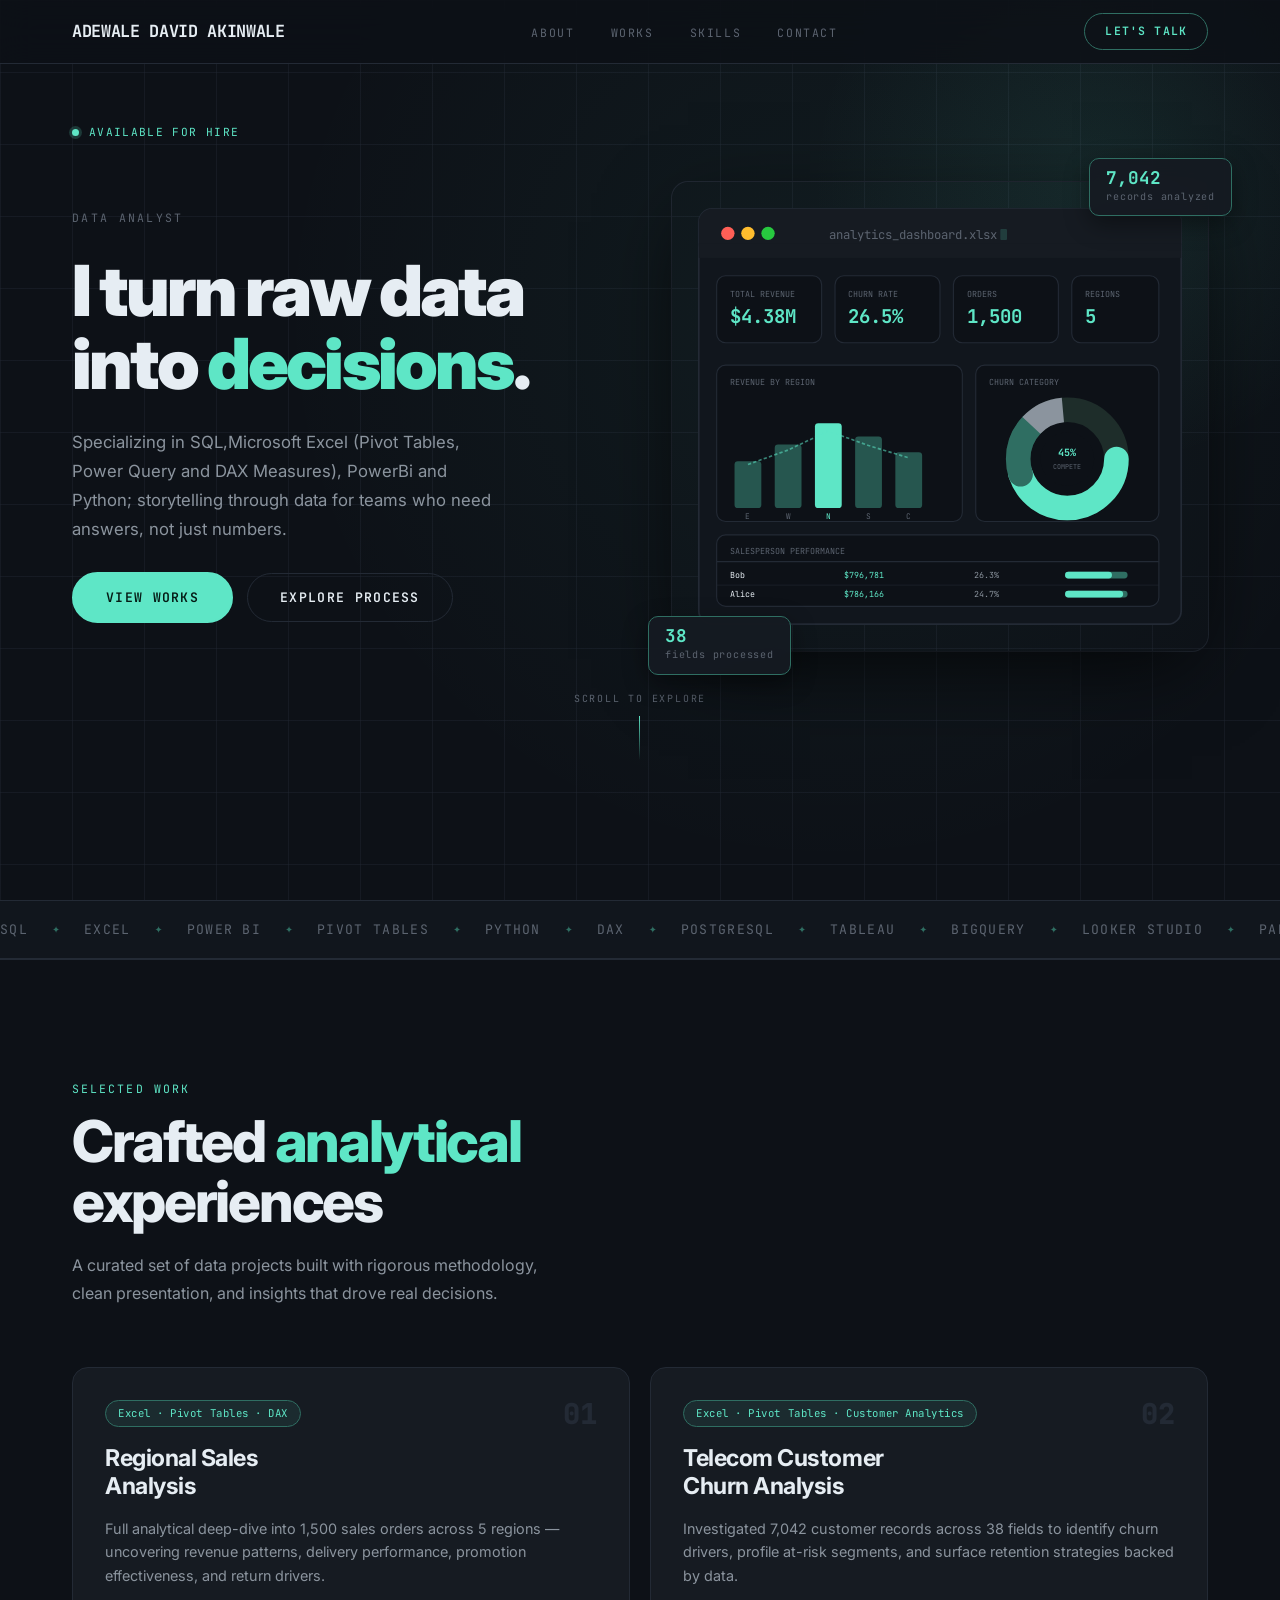
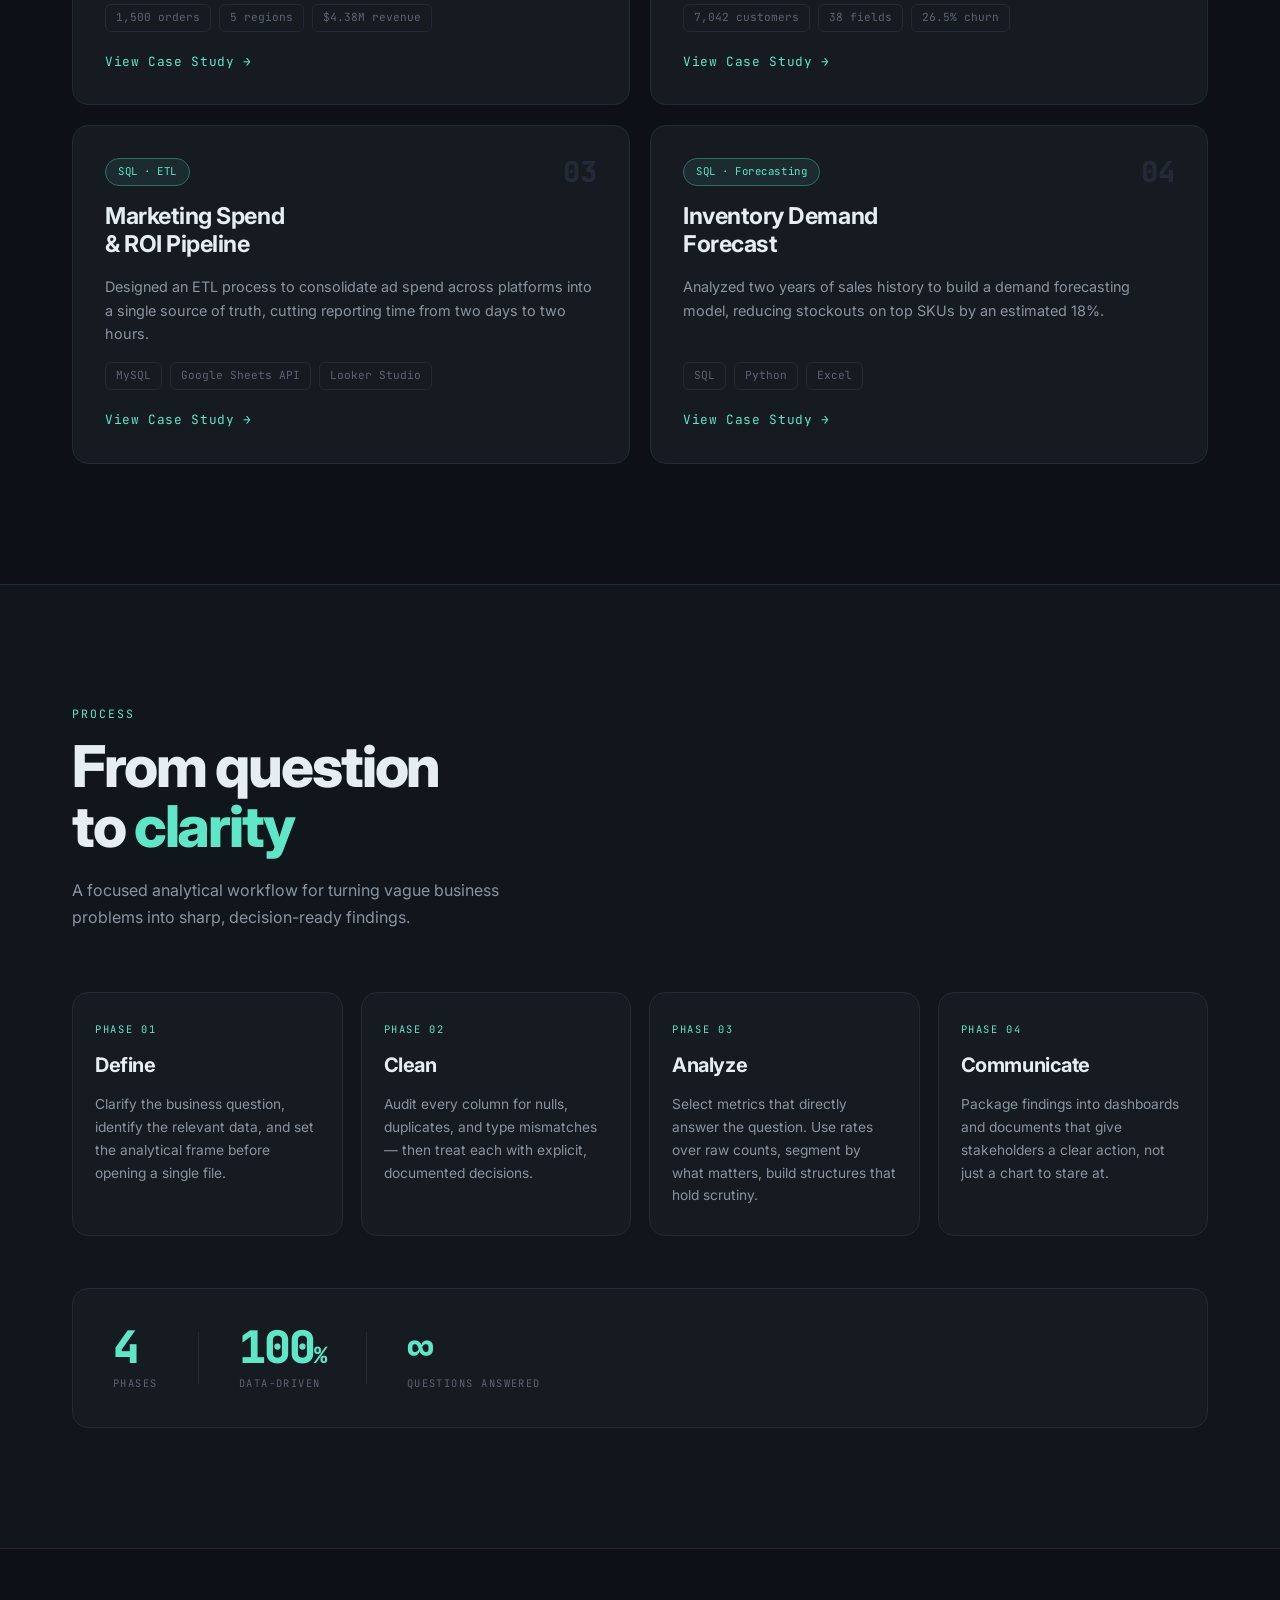
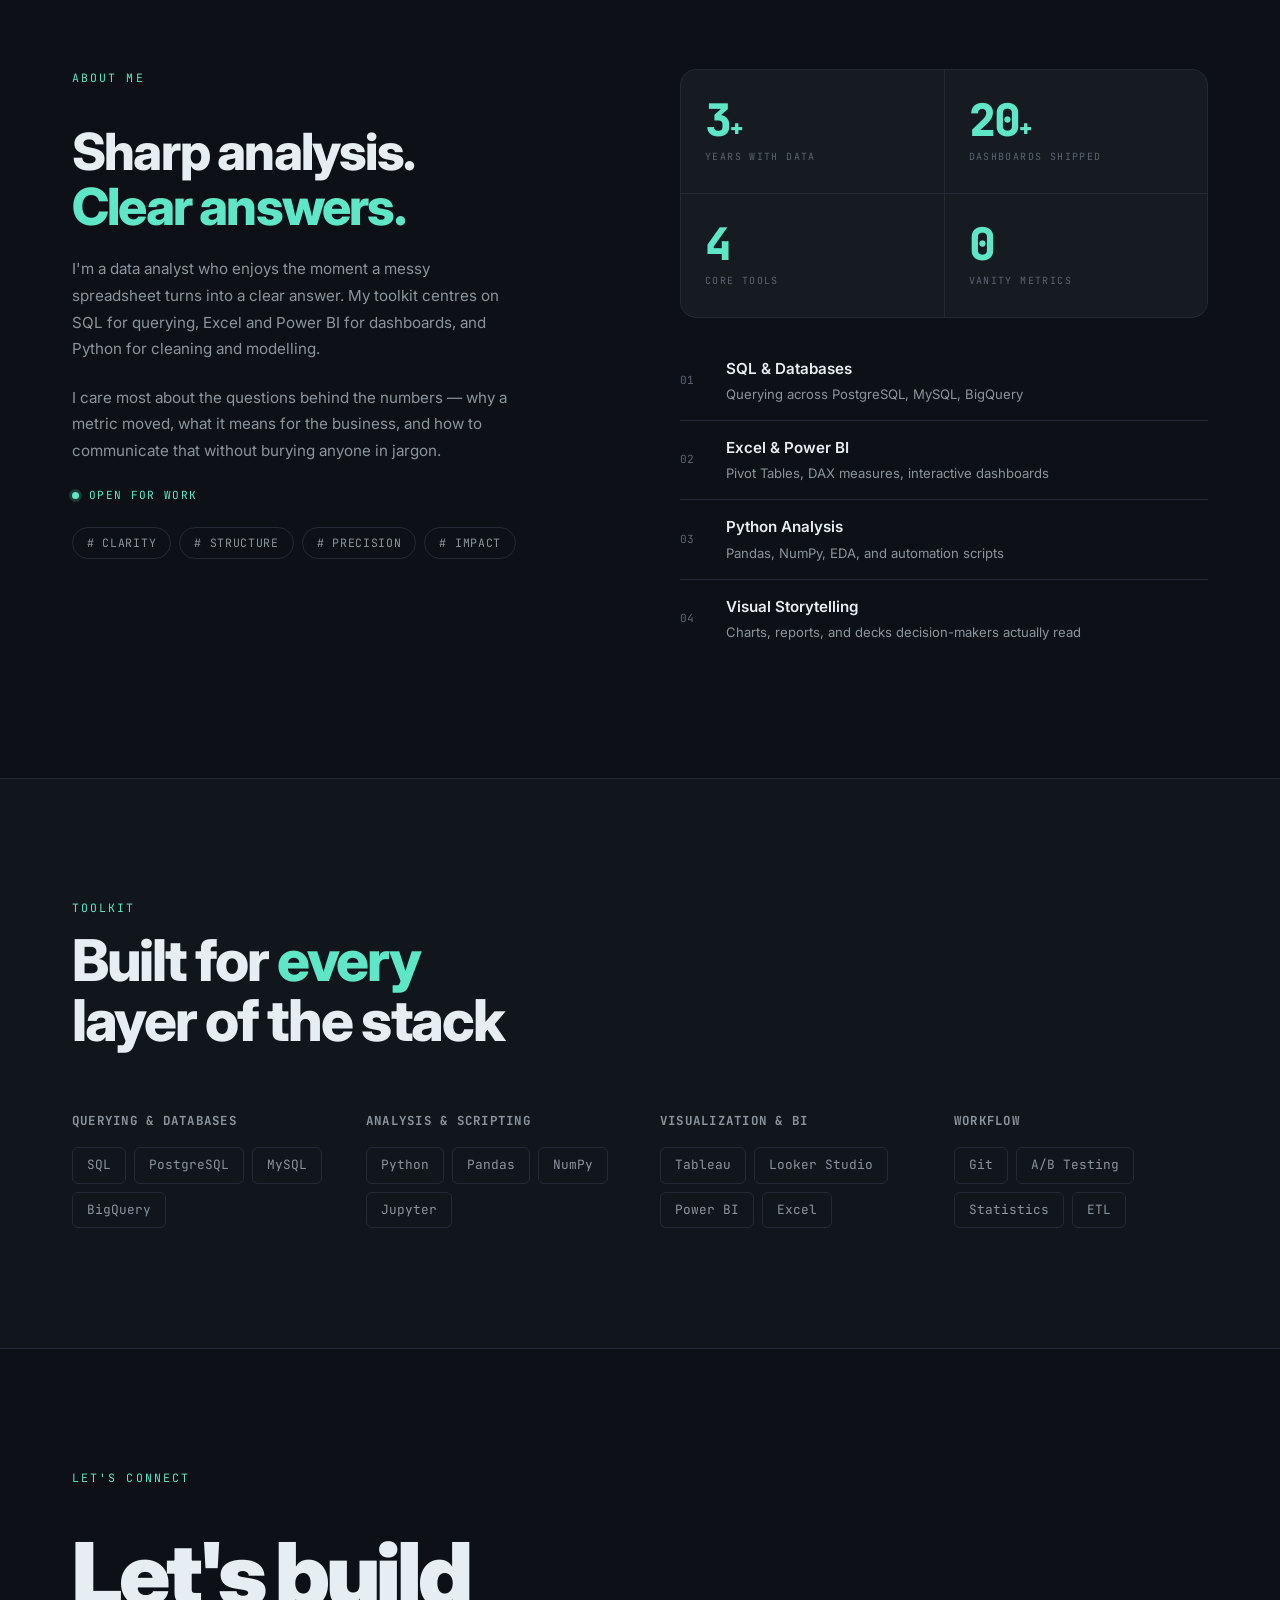
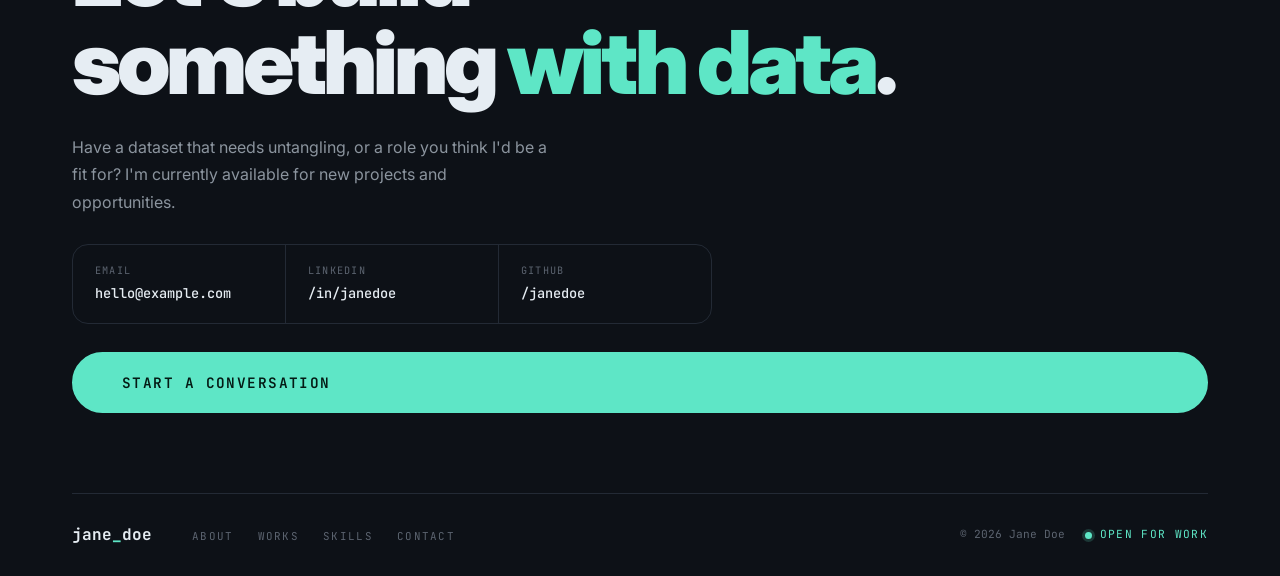
==== commit 66c59296: "Update index.html" ====
--- a/index.html
+++ b/index.html
@@ -48,7 +48,7 @@
           I turn raw&nbsp;data<br>into <em>decisions</em>.
         </h1>
         <p class="hero-desc">
-          Specializing in SQL,Microsoft Excel (Pivot Tables, Power Query and DAX Measures), PowerBi and Python; - 
+          Specializing in SQL,Microsoft Excel (Pivot Tables, Power Query and DAX Measures), PowerBi and Python;  
           storytelling through data for teams who need answers, not just numbers.
         </p>
         <div class="hero-actions">
@@ -229,7 +229,7 @@
             <span class="work-chip">5 regions</span>
             <span class="work-chip">$4.38M revenue</span>
           </div>
-          <a href="projects/regional-sales-analysis.html" class="work-link">View Case Study <span class="work-arrow">→</span></a>
+          <a href="Projects/regional-sales-analysis.html" class="work-link">View Case Study <span class="work-arrow">→</span></a>
         </div>
       </article>
 
@@ -246,7 +246,7 @@
             <span class="work-chip">38 fields</span>
             <span class="work-chip">26.5% churn</span>
           </div>
-          <a href="projects/telecom-churn.html" class="work-link">View Case Study <span class="work-arrow">→</span></a>
+          <a href="Projects/telecom-churn.html" class="work-link">View Case Study <span class="work-arrow">→</span></a>
         </div>
       </article>
 
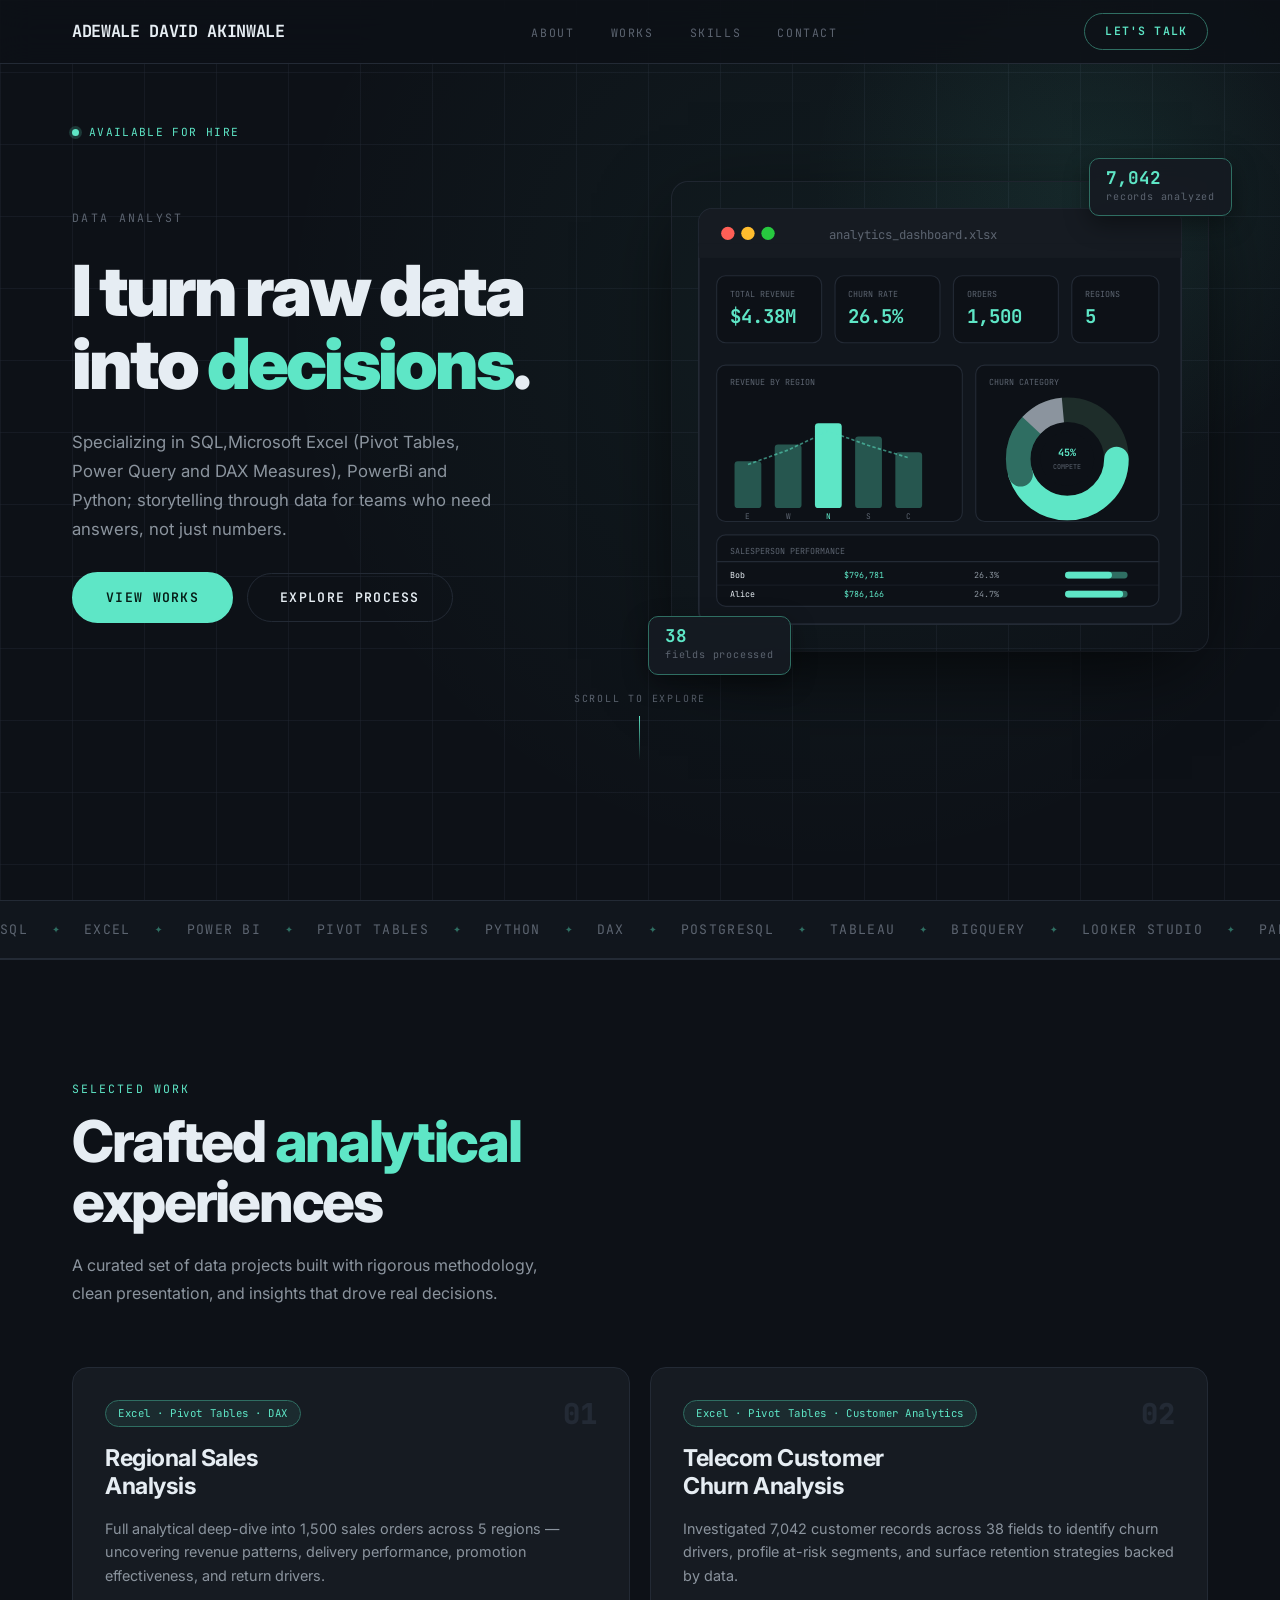
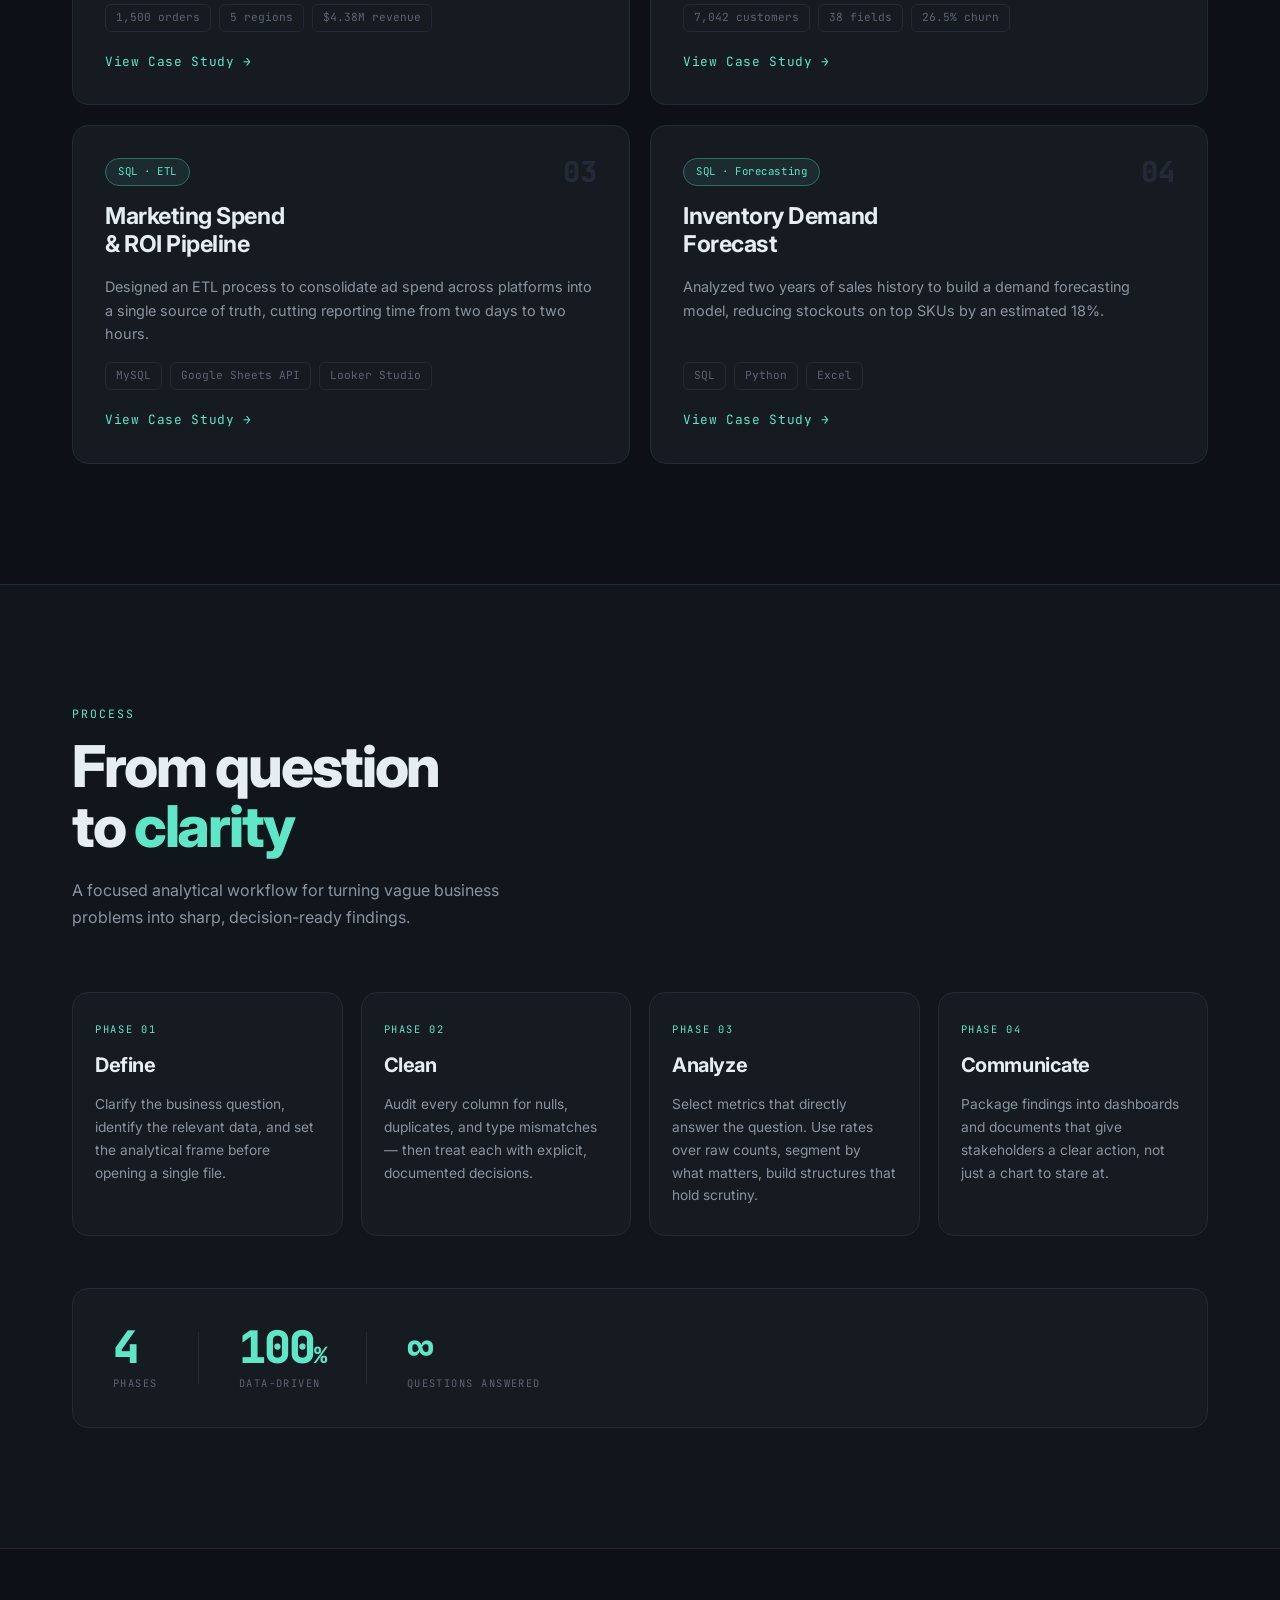
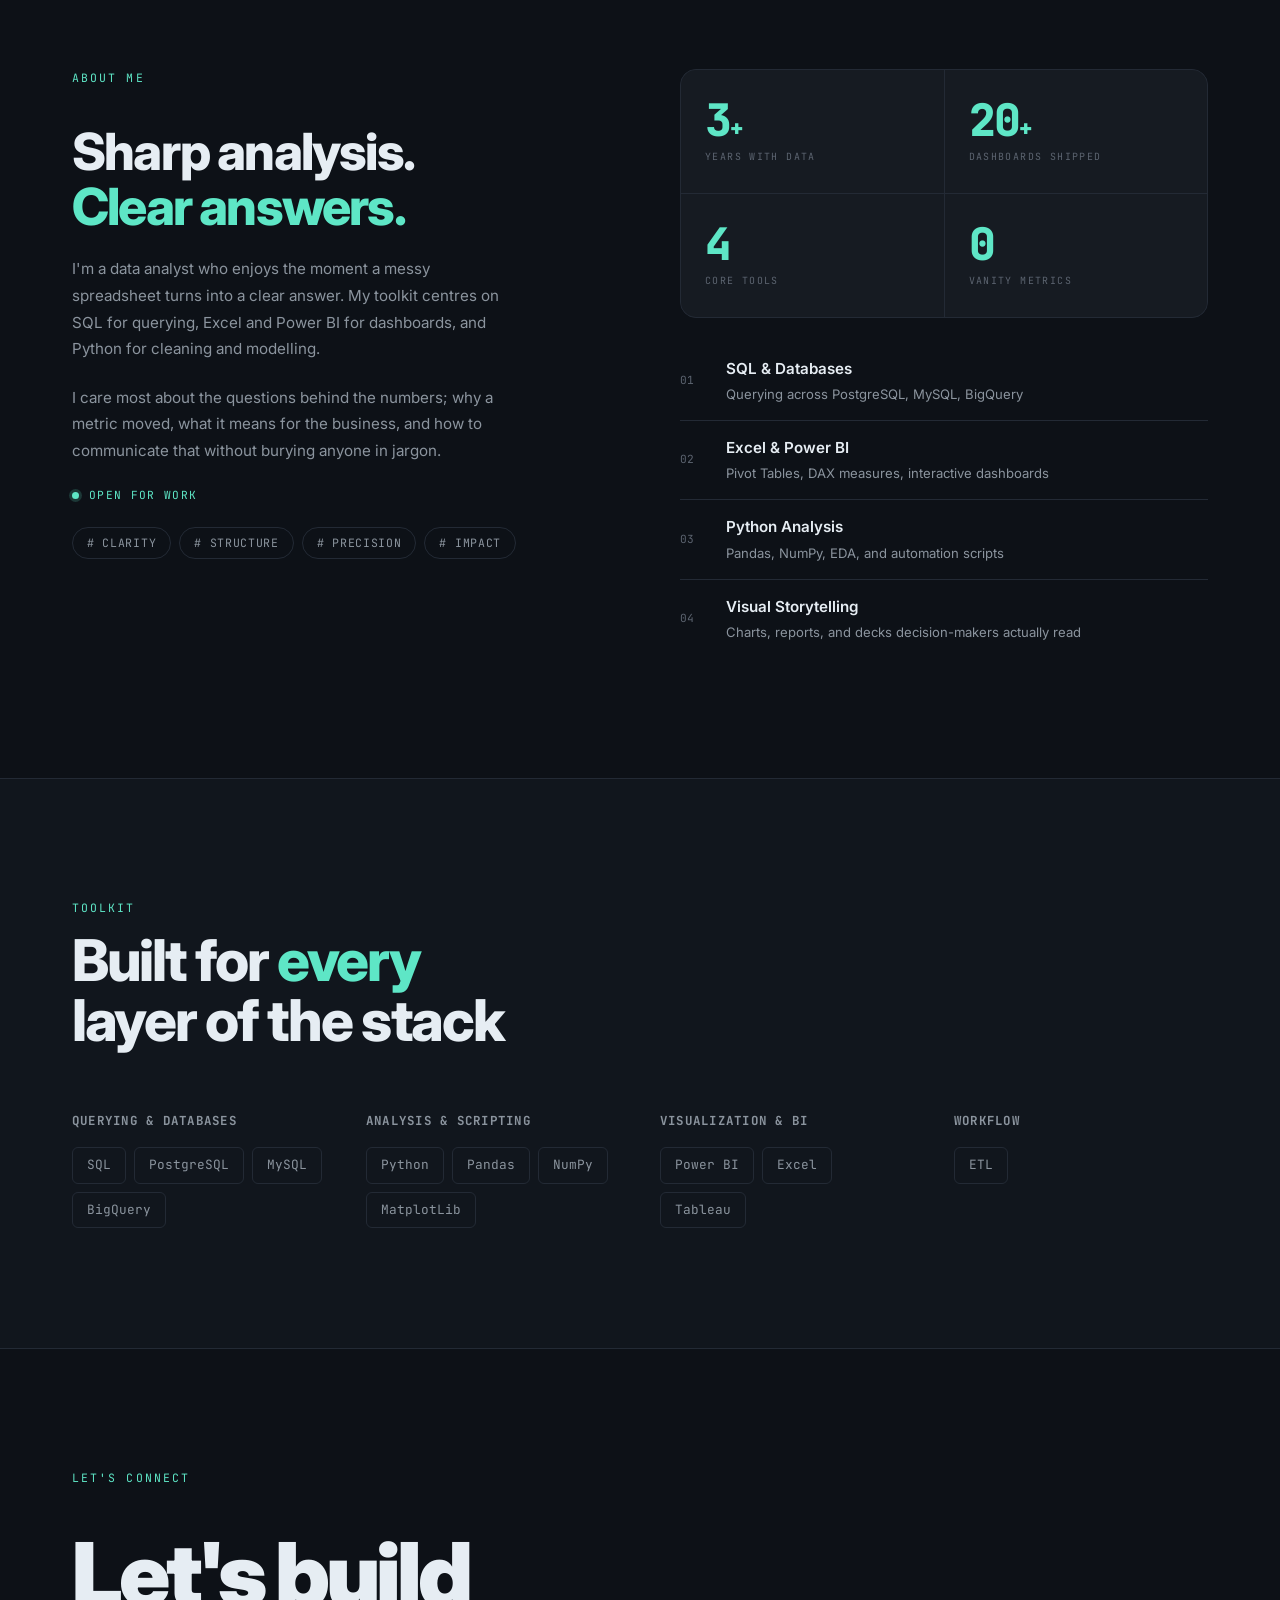
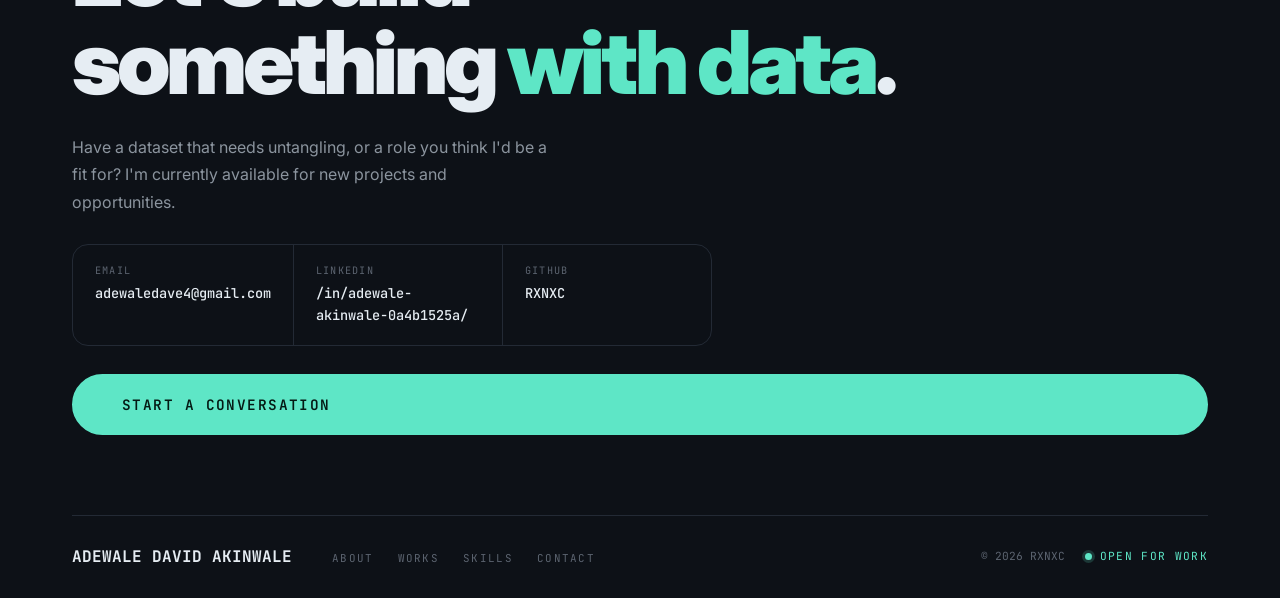
==== commit 0e553bbc: "Update index.html" ====
--- a/index.html
+++ b/index.html
@@ -346,7 +346,7 @@
         <p class="section-eyebrow">ABOUT ME</p>
         <h2 class="about-title">Sharp analysis.<br><em>Clear answers.</em></h2>
         <p class="about-body">I'm a data analyst who enjoys the moment a messy spreadsheet turns into a clear answer. My toolkit centres on SQL for querying, Excel and Power BI for dashboards, and Python for cleaning and modelling.</p>
-        <p class="about-body">I care most about the questions behind the numbers — why a metric moved, what it means for the business, and how to communicate that without burying anyone in jargon.</p>
+        <p class="about-body">I care most about the questions behind the numbers; why a metric moved, what it means for the business, and how to communicate that without burying anyone in jargon.</p>
         <div class="about-status">
           <span class="status-dot"></span>
           <span class="status-text">OPEN FOR WORK</span>
@@ -421,21 +421,20 @@
         <h3 class="skills-col-title">Analysis &amp; Scripting</h3>
         <div class="tag-row">
           <span class="tag">Python</span><span class="tag">Pandas</span>
-          <span class="tag">NumPy</span><span class="tag">Jupyter</span>
+          <span class="tag">NumPy</span><span class="tag">MatplotLib</span>
         </div>
       </div>
       <div class="skills-col">
         <h3 class="skills-col-title">Visualization &amp; BI</h3>
         <div class="tag-row">
-          <span class="tag">Tableau</span><span class="tag">Looker Studio</span>
           <span class="tag">Power BI</span><span class="tag">Excel</span>
+          <span class="tag">Tableau</span>
         </div>
       </div>
       <div class="skills-col">
         <h3 class="skills-col-title">Workflow</h3>
         <div class="tag-row">
-          <span class="tag">Git</span><span class="tag">A/B Testing</span>
-          <span class="tag">Statistics</span><span class="tag">ETL</span>
+          <span class="tag">ETL</span>
         </div>
       </div>
     </div>
@@ -452,26 +451,26 @@
       <p class="contact-body">Have a dataset that needs untangling, or a role you think I'd be a fit for? I'm currently available for new projects and opportunities.</p>
 
       <div class="contact-links-row">
-        <a href="mailto:hello@example.com" class="contact-item">
+        <a href="mailto:adewaledave4@gmail.com" class="contact-item">
           <span class="contact-item-label">EMAIL</span>
-          <span class="contact-item-val">hello@example.com</span>
+          <span class="contact-item-val">adewaledave4@gmail.com</span>
         </a>
-        <a href="#" class="contact-item">
+        <a href="https://www.linkedin.com/in/adewale-akinwale-0a4b1525a/" class="contact-item">
           <span class="contact-item-label">LINKEDIN</span>
-          <span class="contact-item-val">/in/janedoe</span>
+          <span class="contact-item-val">/in/adewale-akinwale-0a4b1525a/</span>
         </a>
-        <a href="#" class="contact-item">
+        <a href="github.com/RXNXC" class="contact-item">
           <span class="contact-item-label">GITHUB</span>
-          <span class="contact-item-val">/janedoe</span>
+          <span class="contact-item-val">RXNXC</span>
         </a>
       </div>
 
-      <a href="mailto:hello@example.com" class="btn-primary btn-lg">START A CONVERSATION</a>
+      <a href="mailto:adewaledave4@gmail.com" class="btn-primary btn-lg">START A CONVERSATION</a>
     </div>
 
     <div class="contact-bottom">
       <div class="footer-left">
-        <a href="#top" class="footer-logo">jane<span class="accent">_</span>doe</a>
+        <a href="#top" class="footer-logo">ADEWALE<span class="accent"> </span>DAVID AKINWALE</a>
         <ul class="footer-nav">
           <li><a href="#about">ABOUT</a></li>
           <li><a href="#projects">WORKS</a></li>
@@ -480,7 +479,7 @@
         </ul>
       </div>
       <div class="footer-right">
-        <span class="footer-copy">&copy; 2026 Jane Doe</span>
+        <span class="footer-copy">&copy; 2026 RXNXC</span>
         <div class="footer-status">
           <span class="status-dot"></span>
           <span class="status-text">OPEN FOR WORK</span>
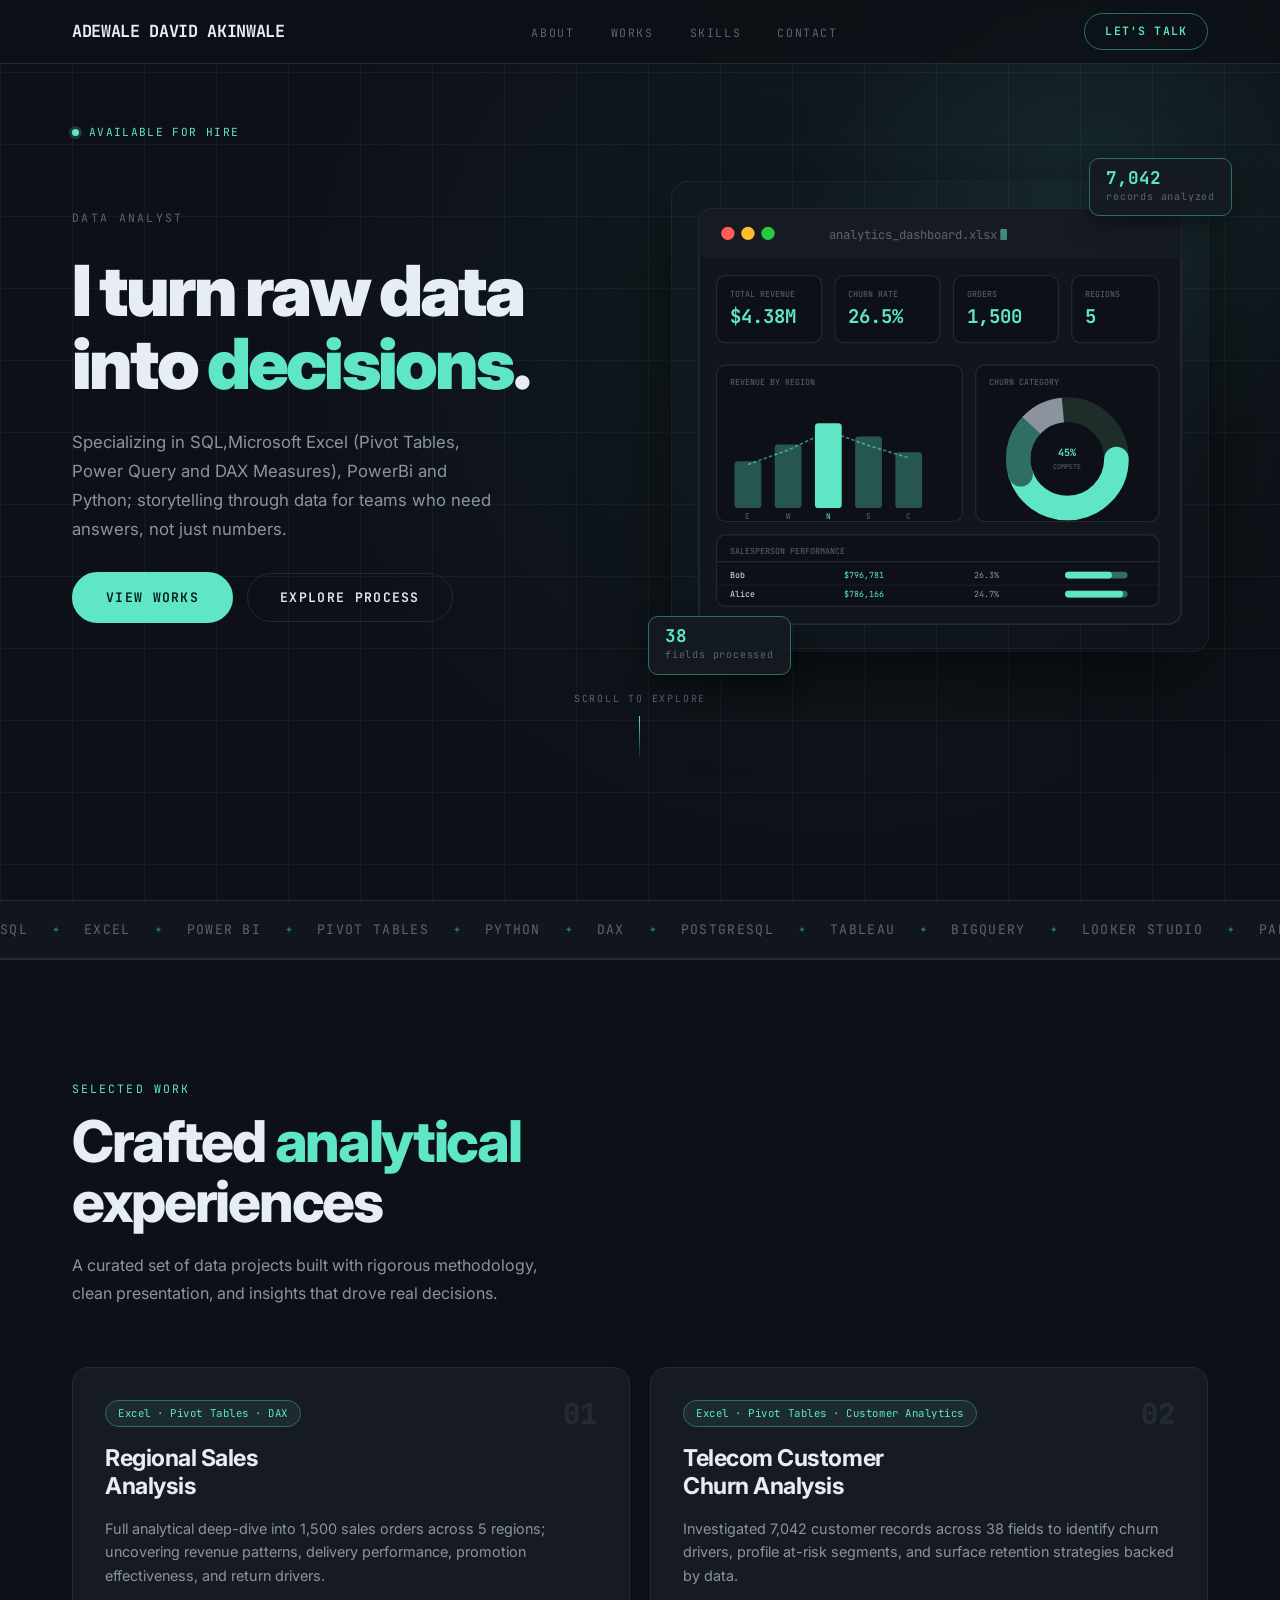
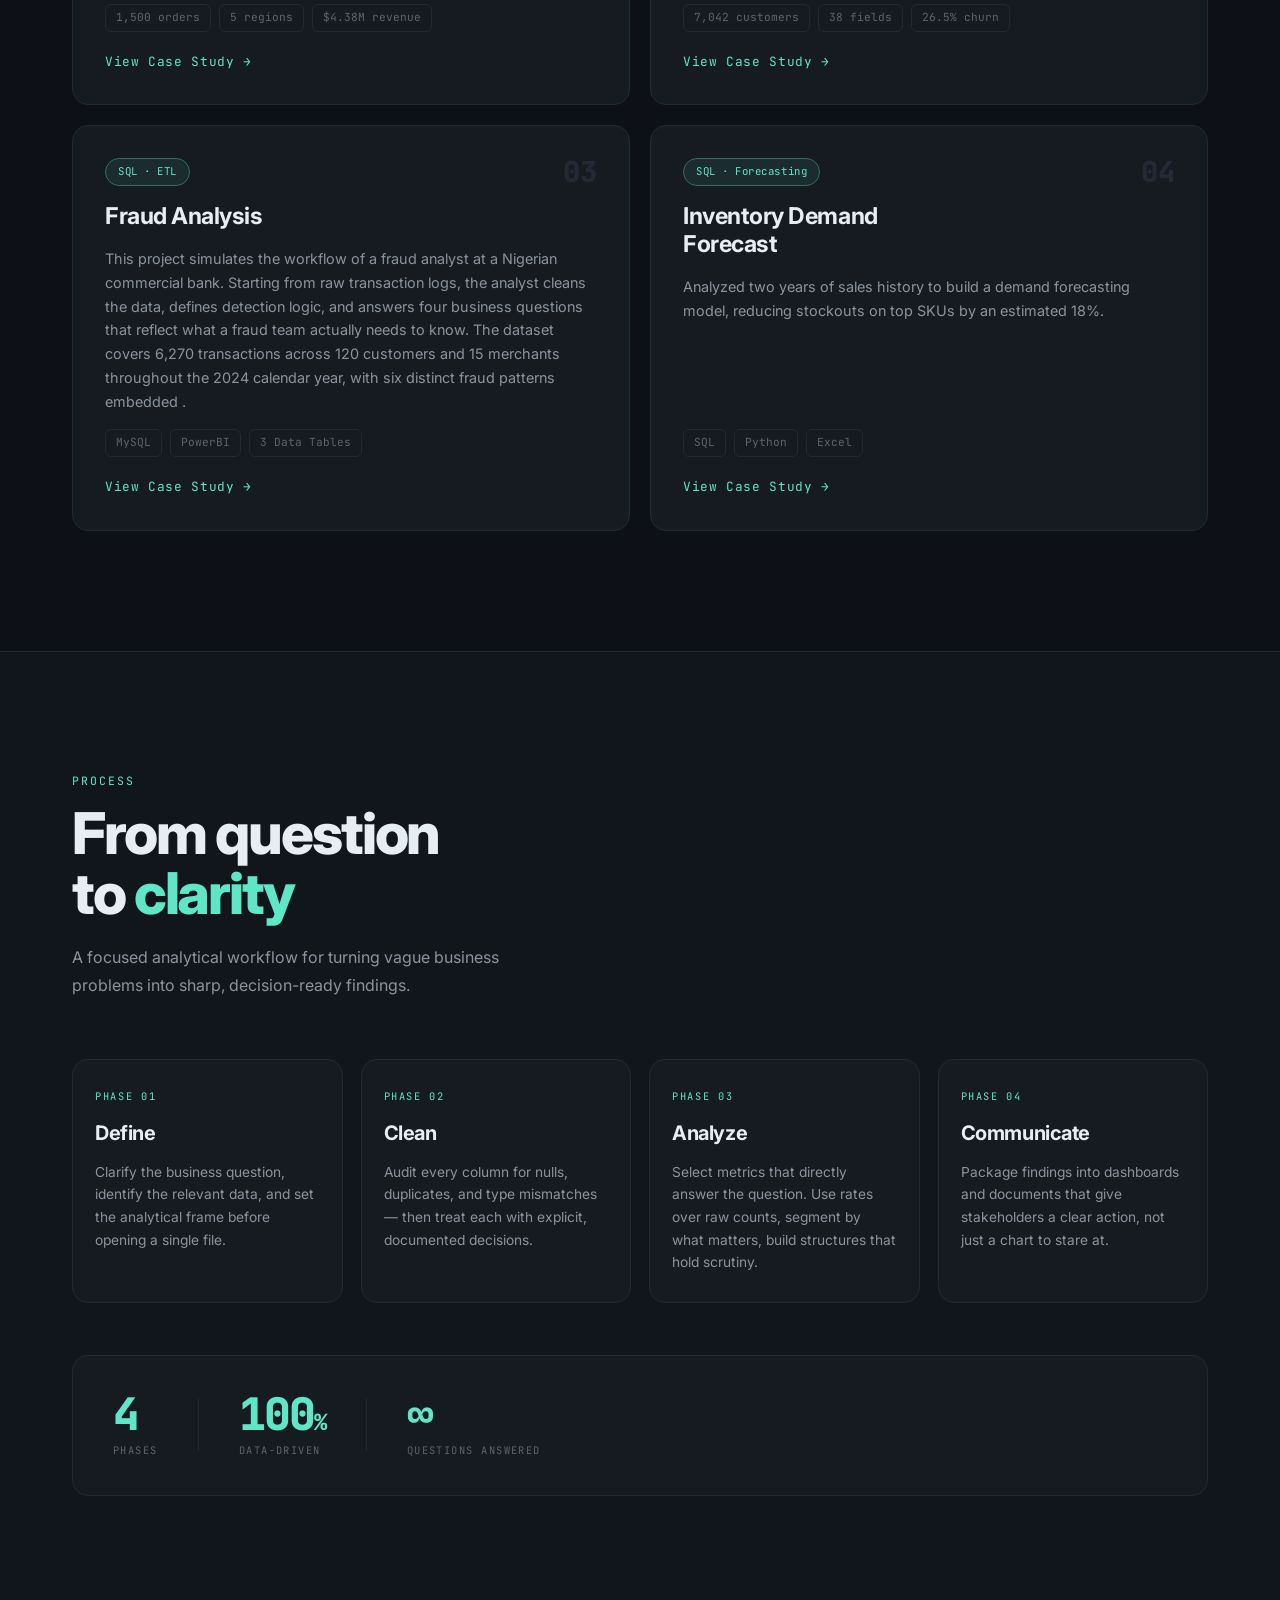
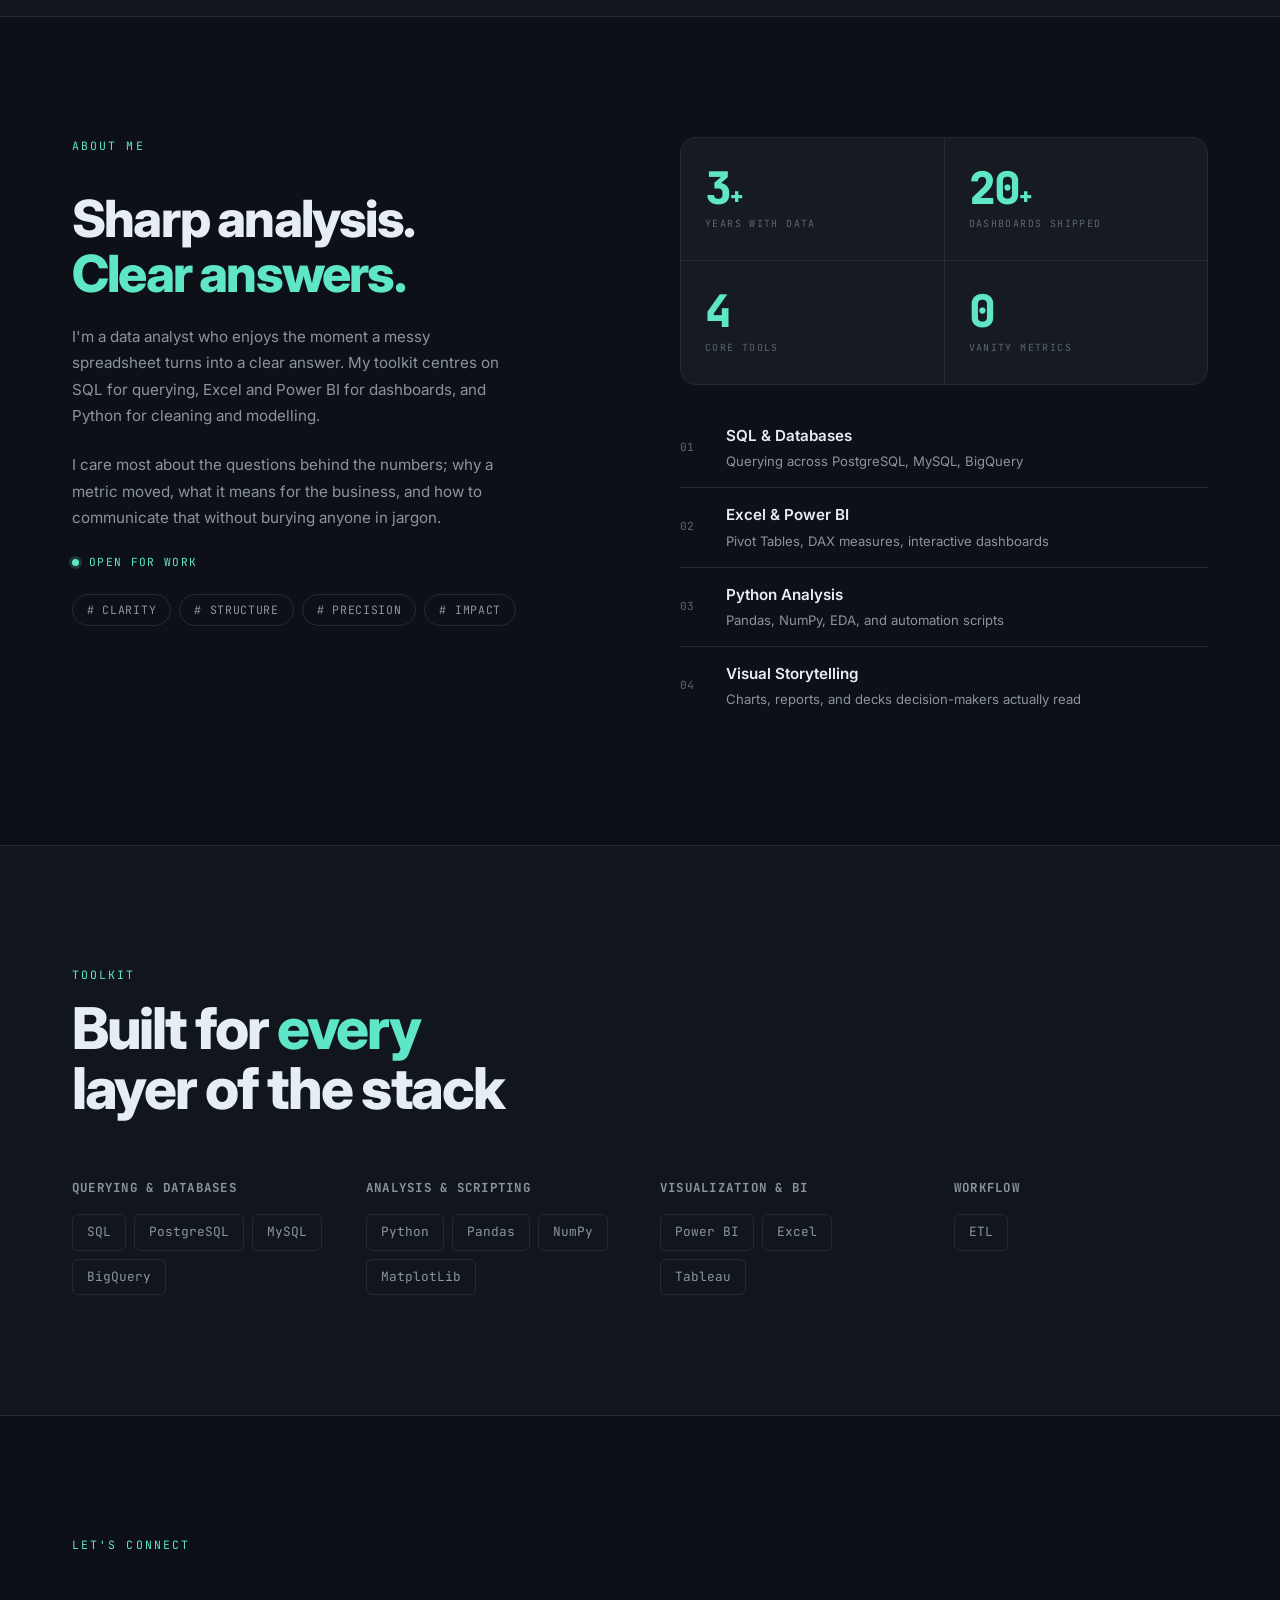
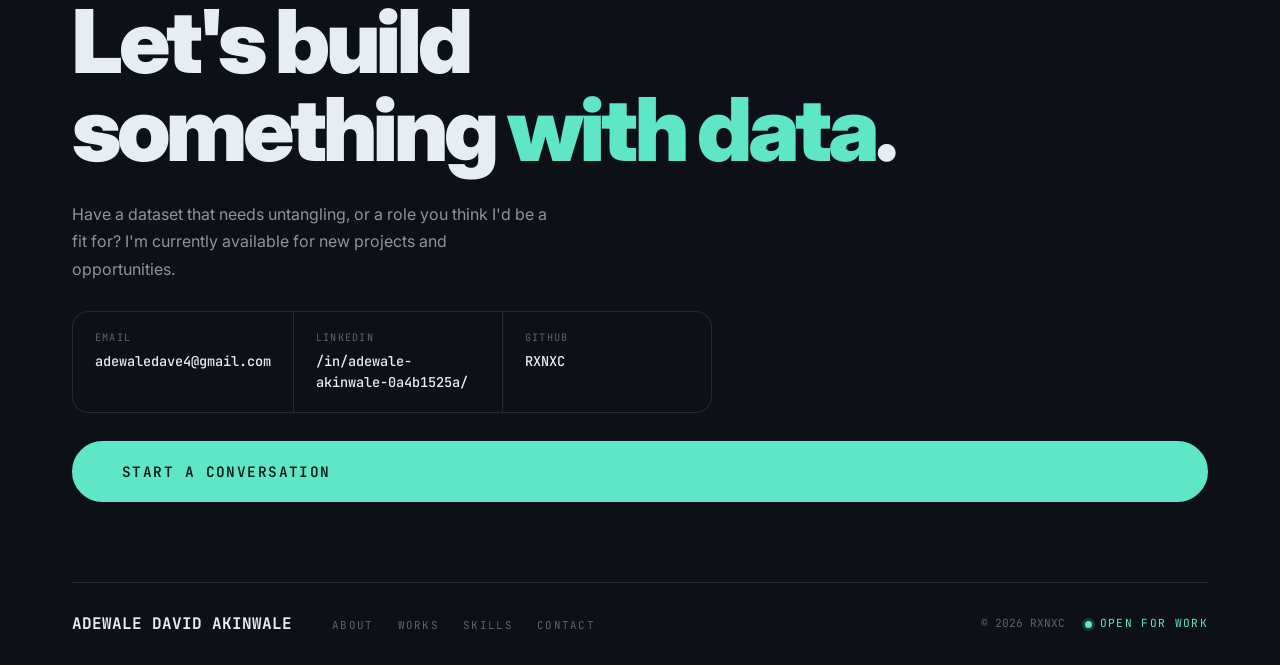
==== commit e16bacaa: "Update index.html" ====
--- a/index.html
+++ b/index.html
@@ -223,7 +223,7 @@
             <span class="work-num">01</span>
           </div>
           <h3 class="work-title">Regional Sales<br>Analysis</h3>
-          <p class="work-desc">Full analytical deep-dive into 1,500 sales orders across 5 regions — uncovering revenue patterns, delivery performance, promotion effectiveness, and return drivers.</p>
+          <p class="work-desc">Full analytical deep-dive into 1,500 sales orders across 5 regions; uncovering revenue patterns, delivery performance, promotion effectiveness, and return drivers.</p>
           <div class="work-meta">
             <span class="work-chip">1,500 orders</span>
             <span class="work-chip">5 regions</span>
@@ -256,12 +256,15 @@
             <span class="work-tag">SQL &middot; ETL</span>
             <span class="work-num">03</span>
           </div>
-          <h3 class="work-title">Marketing Spend<br>&amp; ROI Pipeline</h3>
-          <p class="work-desc">Designed an ETL process to consolidate ad spend across platforms into a single source of truth, cutting reporting time from two days to two hours.</p>
+          <h3 class="work-title">Fraud Analysis</h3>
+          <p class="work-desc">This project simulates the workflow of a fraud analyst at a Nigerian commercial bank. Starting from raw transaction
+logs, the analyst cleans the data, defines detection logic, and answers four business questions that reflect what a
+fraud team actually needs to know. The dataset covers 6,270 transactions across 120 customers and 15 merchants
+throughout the 2024 calendar year, with six distinct fraud patterns embedded .</p>
           <div class="work-meta">
             <span class="work-chip">MySQL</span>
-            <span class="work-chip">Google Sheets API</span>
-            <span class="work-chip">Looker Studio</span>
+            <span class="work-chip">PowerBI</span>
+            <span class="work-chip">3 Data Tables</span>
           </div>
           <a href="#" class="work-link">View Case Study <span class="work-arrow">→</span></a>
         </div>
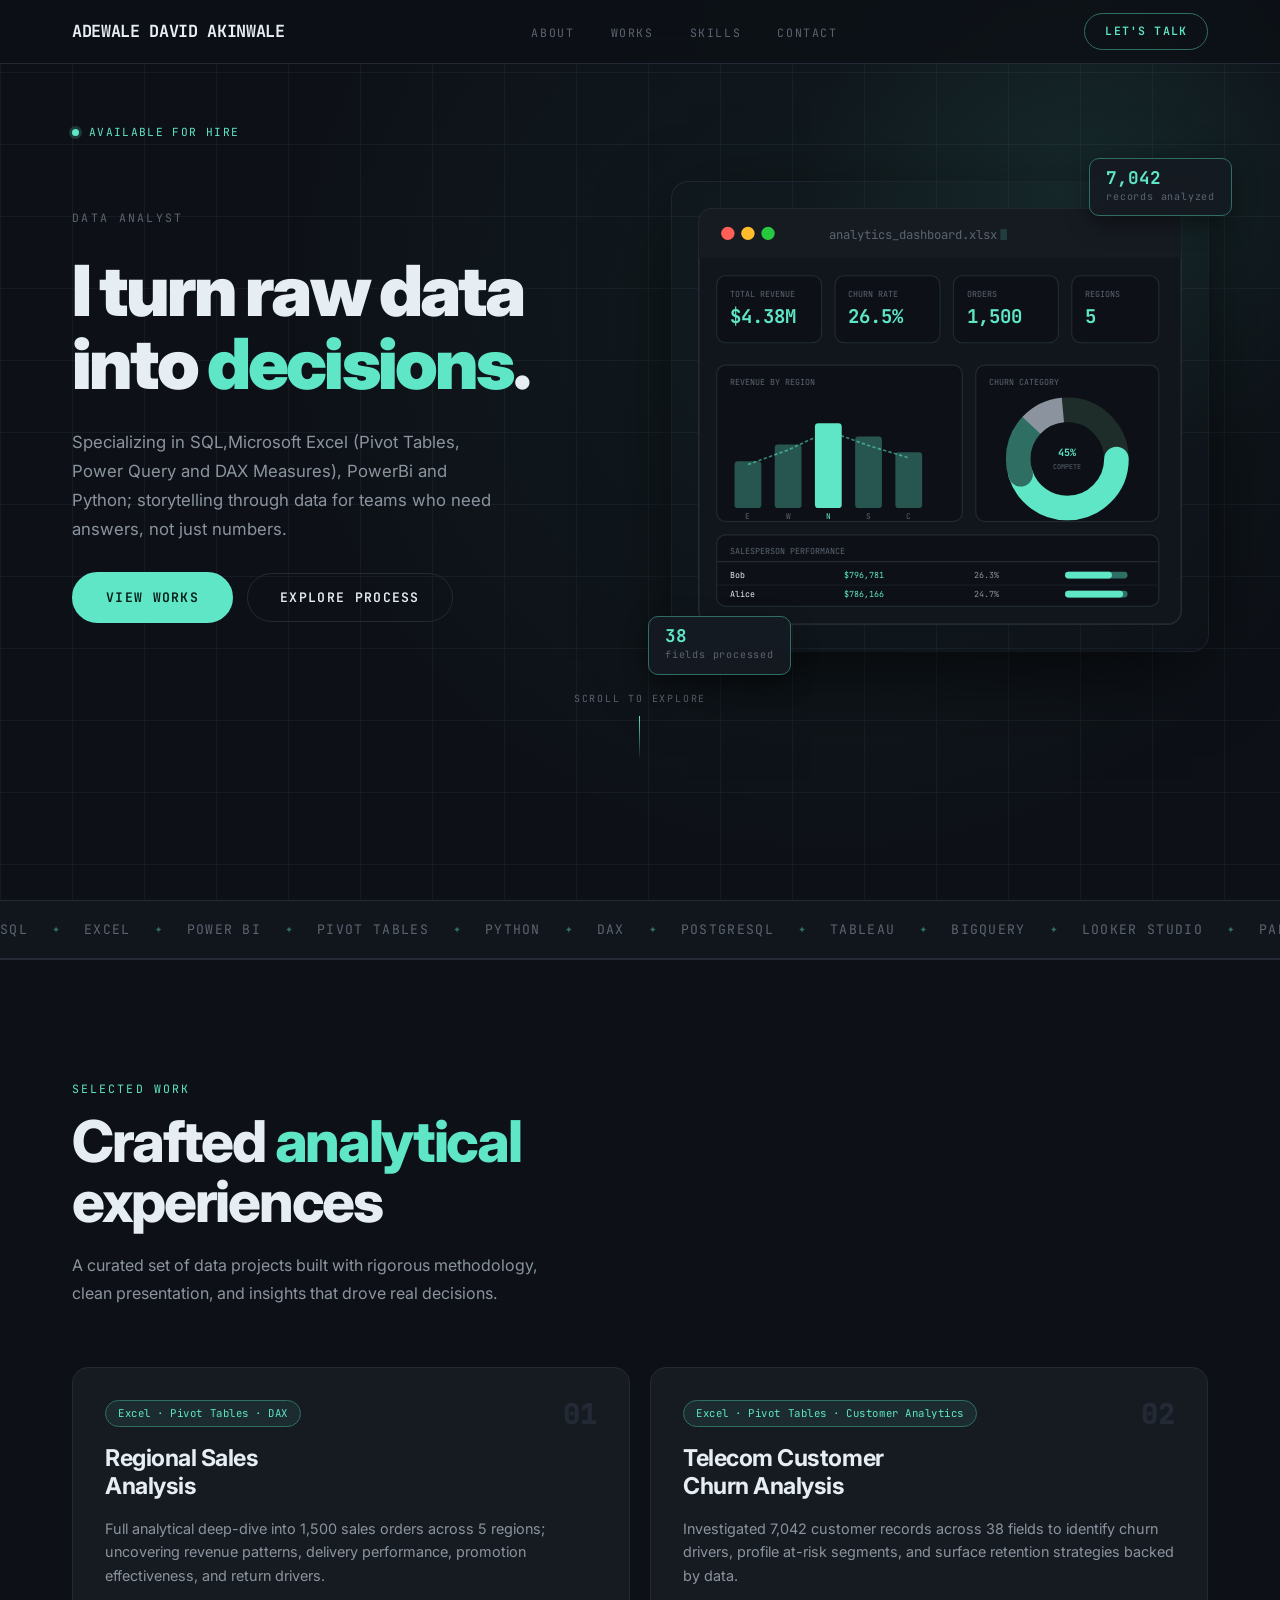
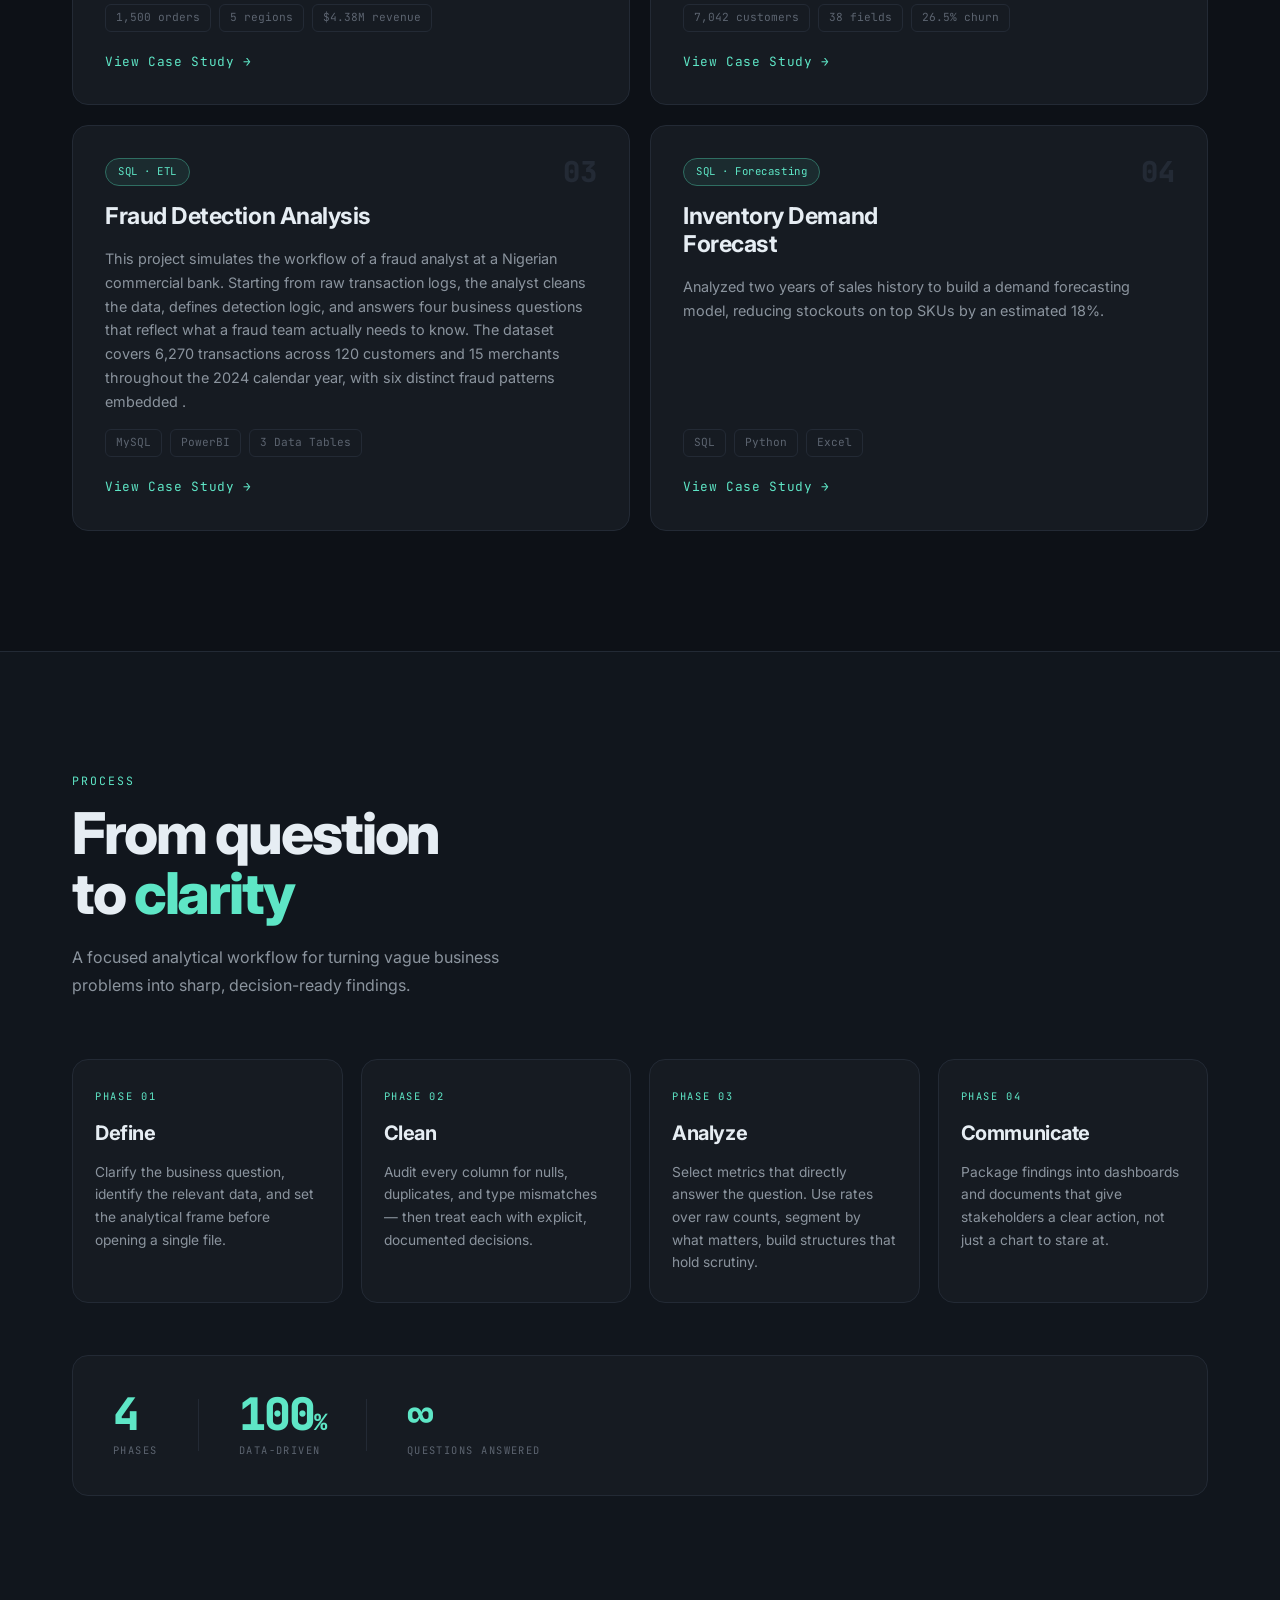
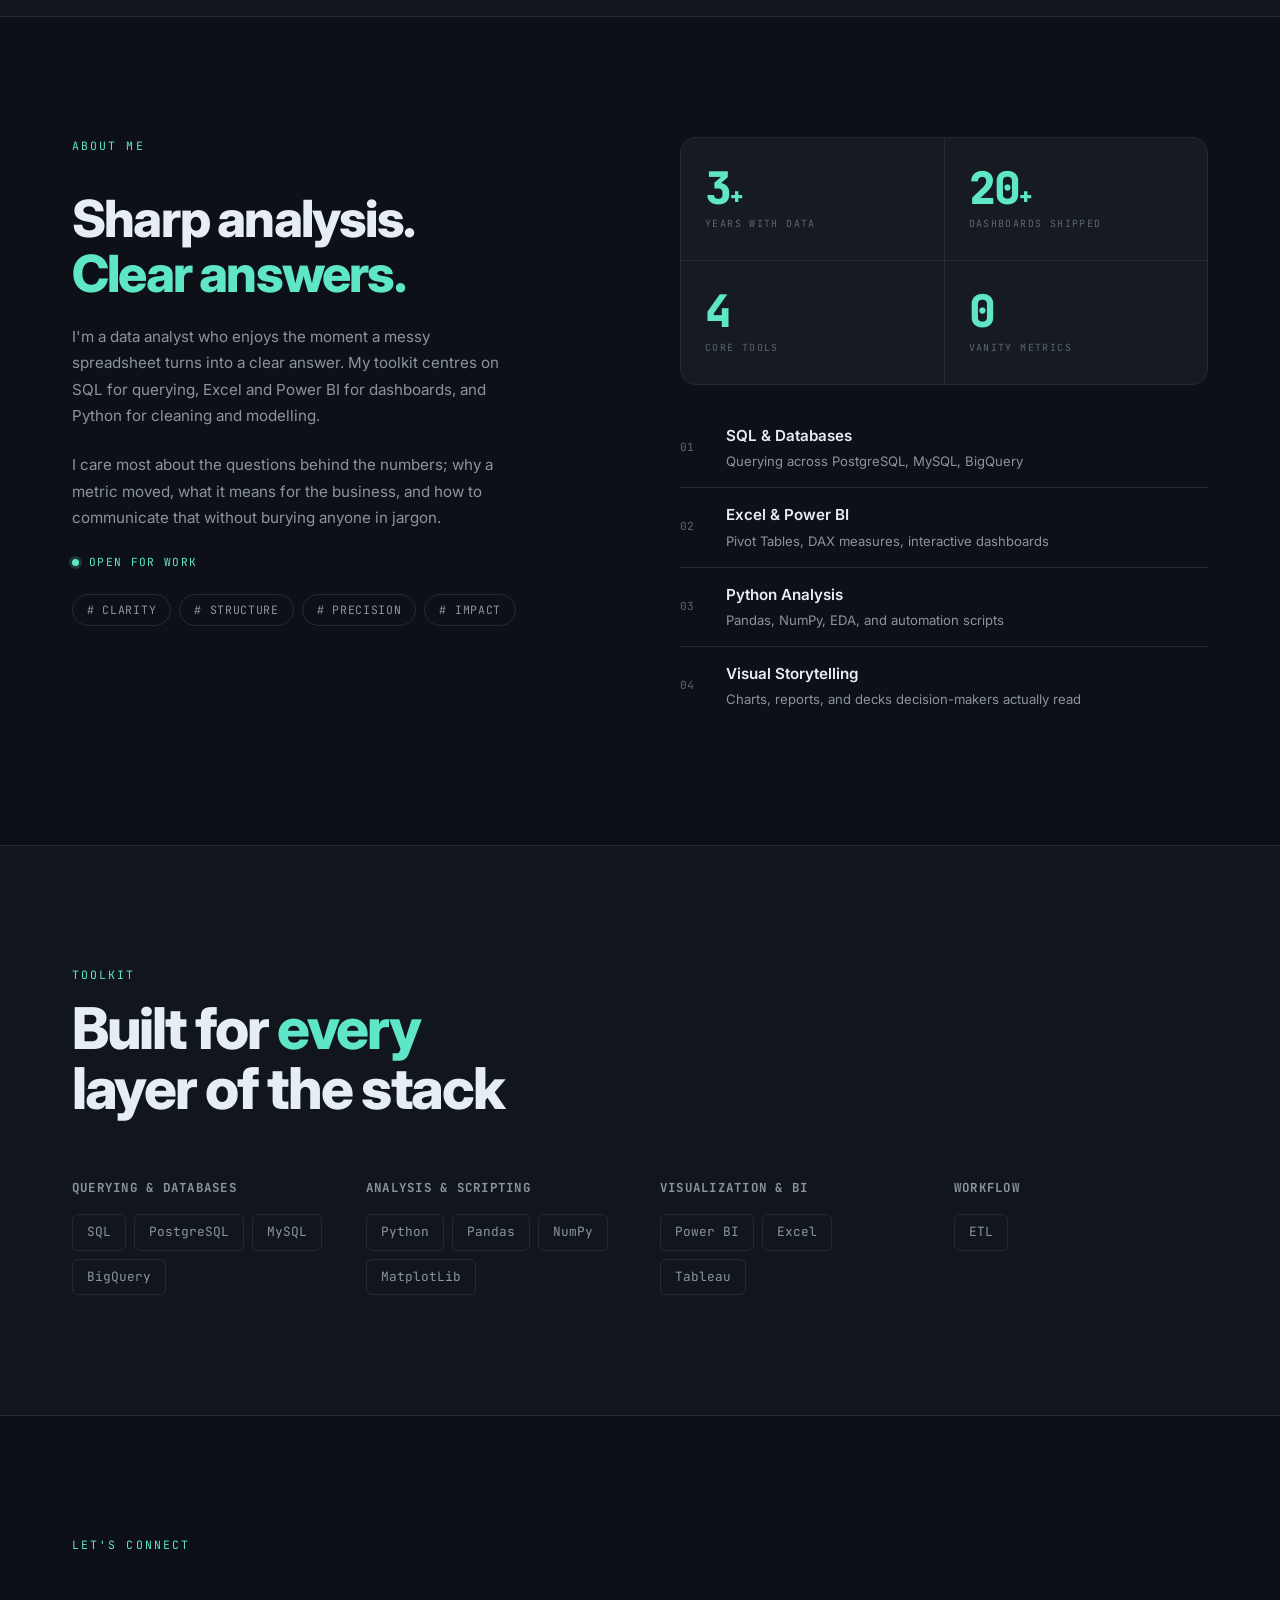
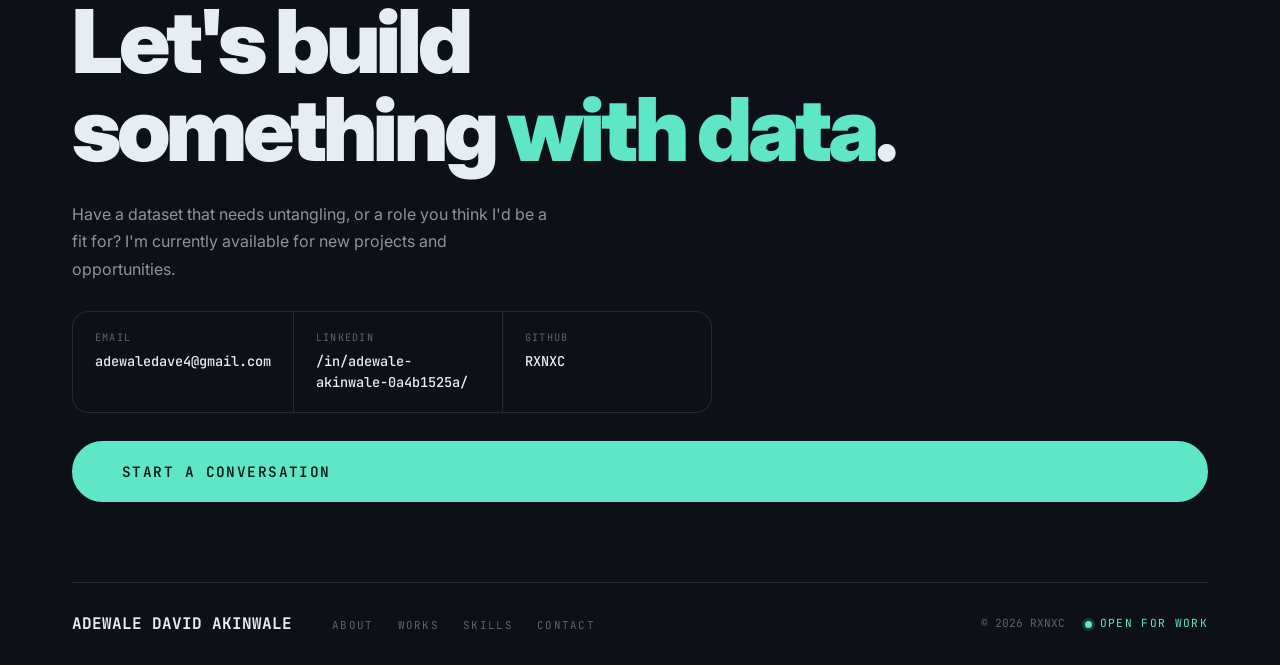
==== commit 4db224d1: "Update index.html" ====
--- a/index.html
+++ b/index.html
@@ -256,7 +256,7 @@
             <span class="work-tag">SQL &middot; ETL</span>
             <span class="work-num">03</span>
           </div>
-          <h3 class="work-title">Fraud Analysis</h3>
+          <h3 class="work-title">Fraud Detection Analysis</h3>
           <p class="work-desc">This project simulates the workflow of a fraud analyst at a Nigerian commercial bank. Starting from raw transaction
 logs, the analyst cleans the data, defines detection logic, and answers four business questions that reflect what a
 fraud team actually needs to know. The dataset covers 6,270 transactions across 120 customers and 15 merchants
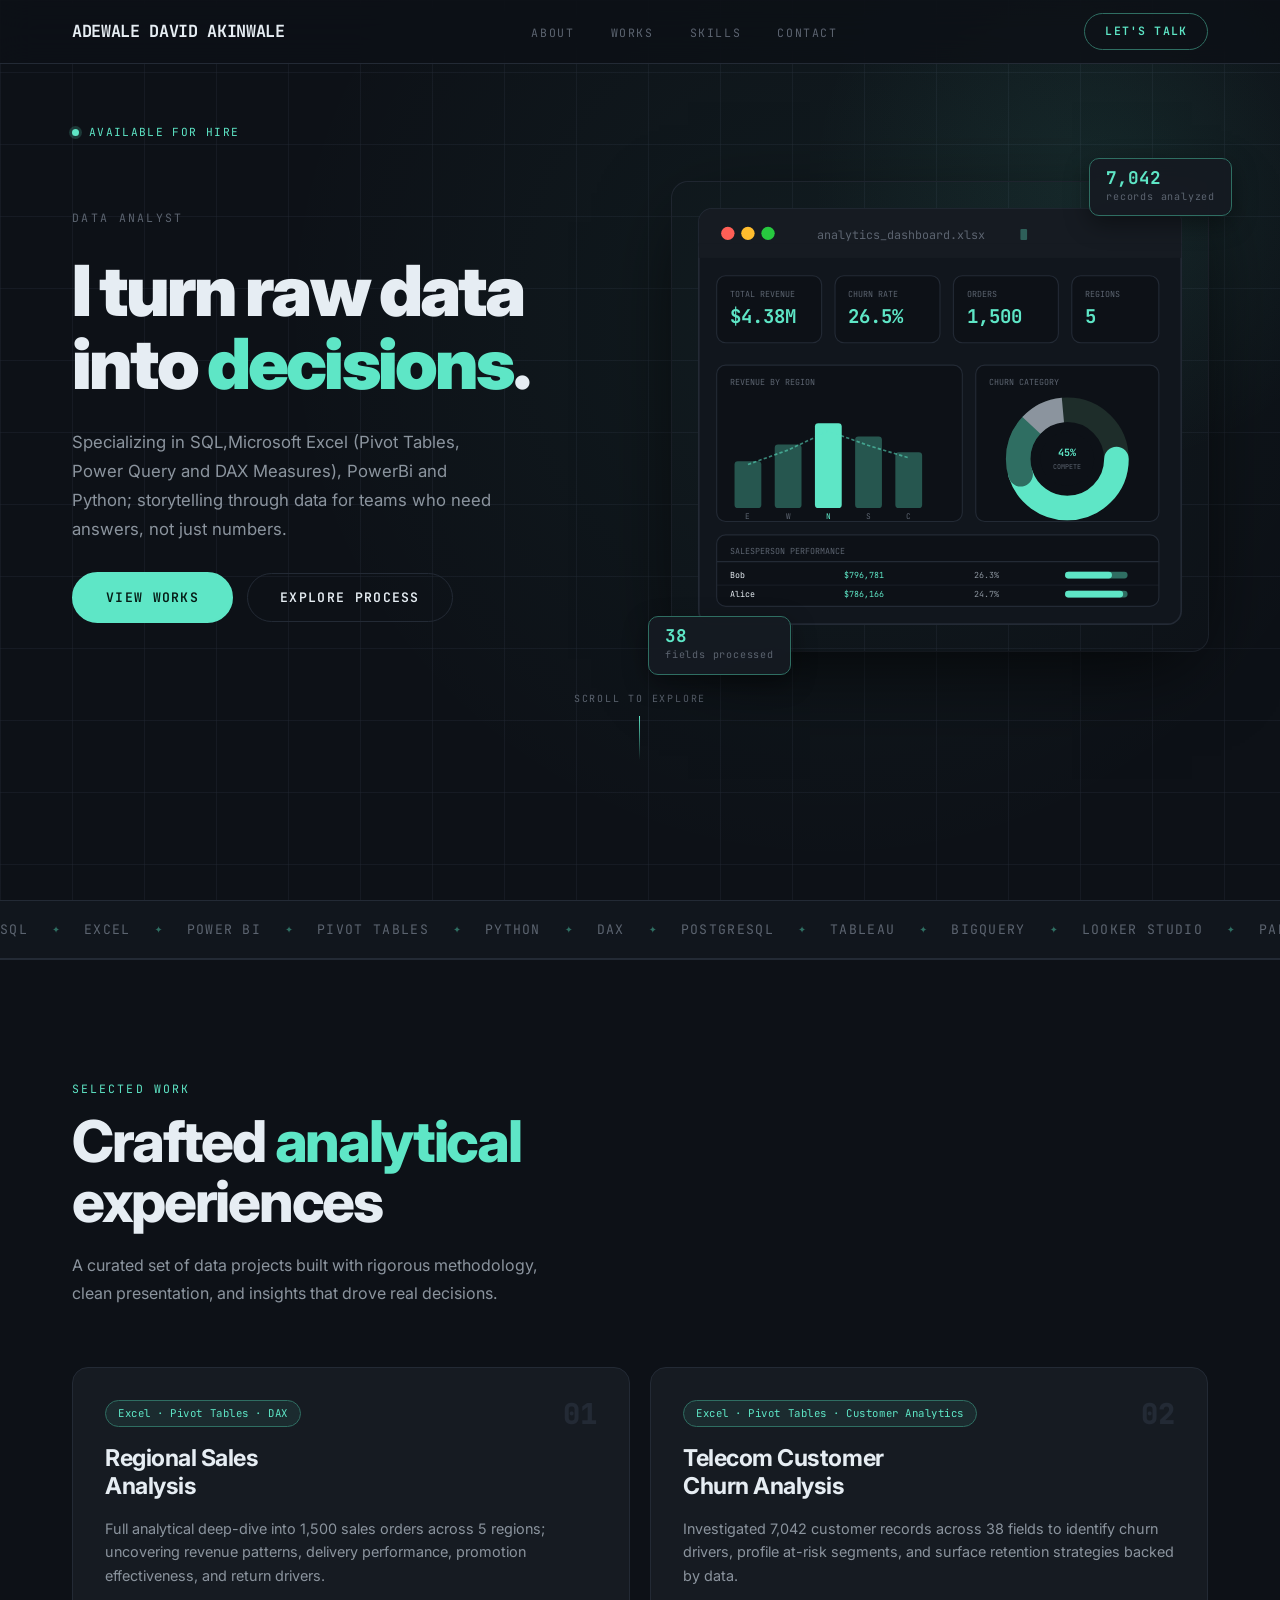
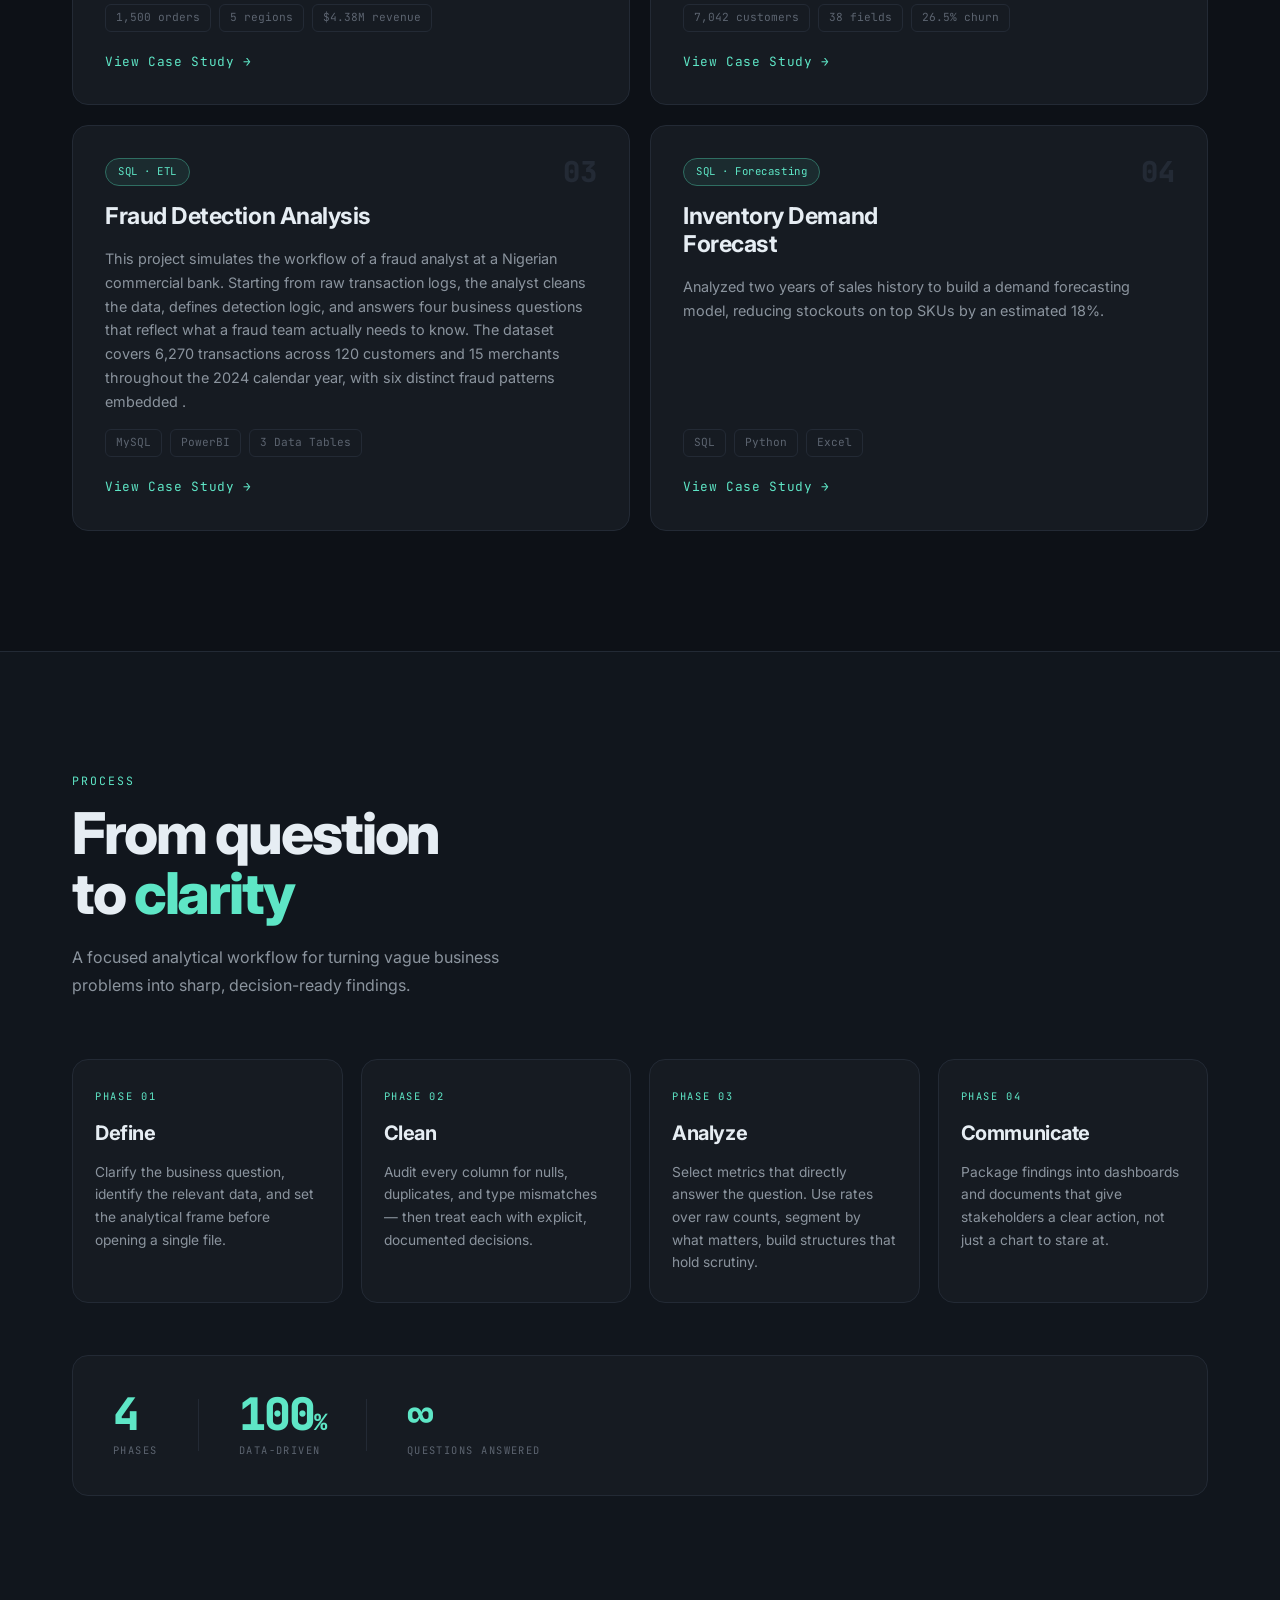
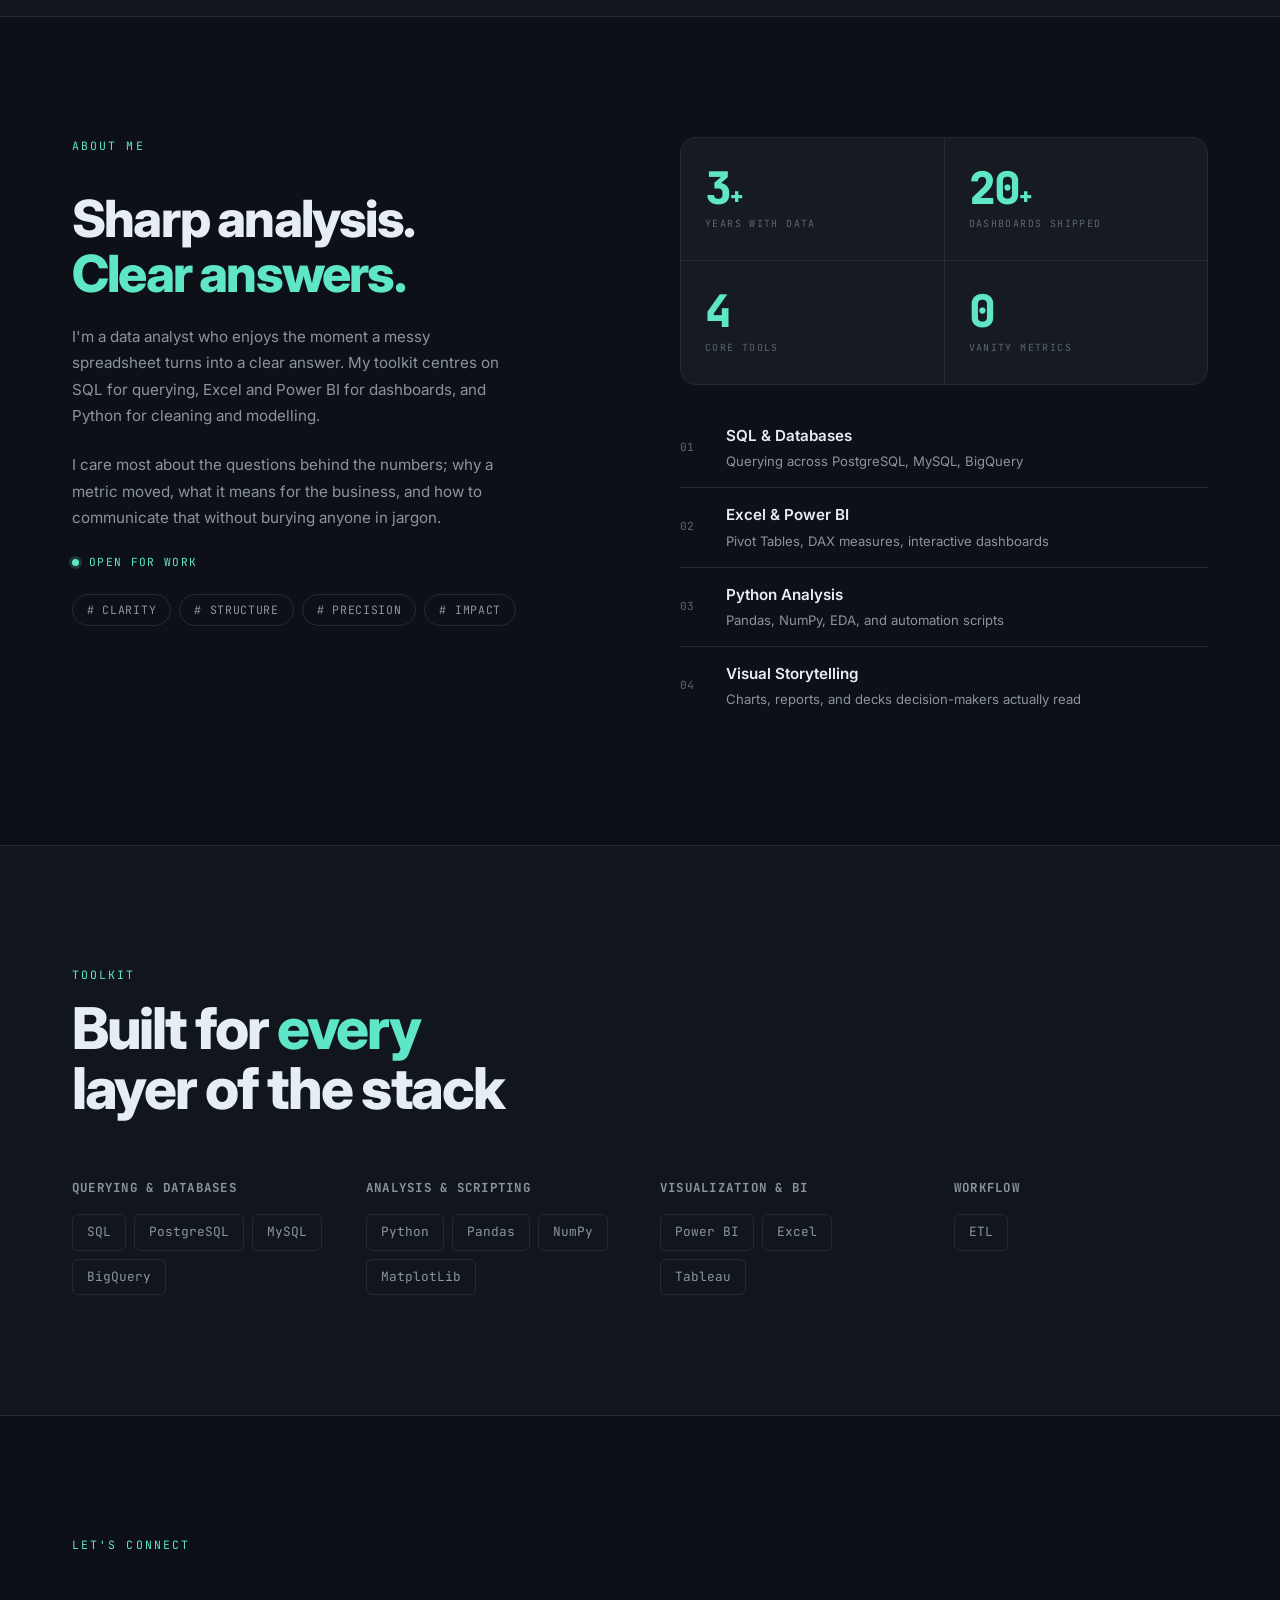
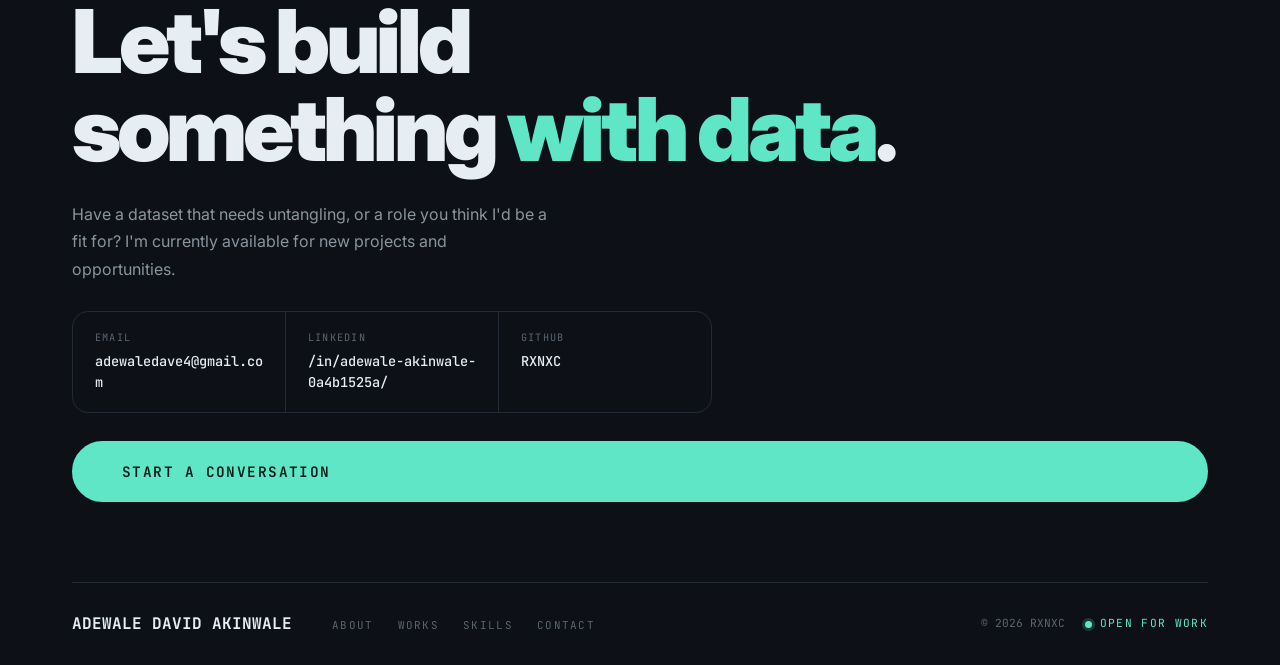
==== commit b0b1fced: "Update homepage files" ====
--- a/index.html
+++ b/index.html
@@ -79,9 +79,9 @@
             <circle cx="50" cy="46" r="6" fill="#ff5f56"/>
             <circle cx="68" cy="46" r="6" fill="#ffbd2e"/>
             <circle cx="86" cy="46" r="6" fill="#27c93f"/>
-            <text x="216" y="51" font-family="JetBrains Mono" font-size="11" fill="#5c6470" text-anchor="middle">analytics_dashboard.xlsx</text>
+            <text x="205" y="51" font-family="JetBrains Mono" font-size="10.5" fill="#5c6470" text-anchor="middle">analytics_dashboard.xlsx</text>
             <!-- Blinking cursor -->
-            <rect x="294" y="42" width="6" height="10" rx="1" fill="#5ee6c6">
+            <rect x="312" y="42" width="6" height="10" rx="1" fill="#5ee6c6">
               <animate attributeName="opacity" values="1;0;1" dur="1.2s" repeatCount="indefinite"/>
             </rect>
 
@@ -462,7 +462,7 @@
           <span class="contact-item-label">LINKEDIN</span>
           <span class="contact-item-val">/in/adewale-akinwale-0a4b1525a/</span>
         </a>
-        <a href="github.com/RXNXC" class="contact-item">
+        <a href="https://github.com/RXNXC" class="contact-item">
           <span class="contact-item-label">GITHUB</span>
           <span class="contact-item-val">RXNXC</span>
         </a>
--- a/style.css
+++ b/style.css
@@ -174,15 +174,20 @@
   height: 100%;
   display: flex;
   align-items: center;
+  justify-content: space-between;
   gap: 24px;
 }
 
 .nav-logo {
   font-family: var(--font-mono);
-  font-size: 1.05rem;
+  font-size: clamp(0.68rem, 3.2vw, 1.05rem);
   font-weight: 700;
   letter-spacing: -0.02em;
-  flex-shrink: 0;
+  flex-shrink: 1;
+  min-width: 0;
+  white-space: nowrap;
+  overflow: hidden;
+  text-overflow: ellipsis;
 }
 
 .nav-links {
@@ -315,6 +320,7 @@
   display: flex;
   flex-direction: column;
   gap: 28px;
+  min-width: 0;
 }
 
 .hero-eyebrow {
@@ -346,7 +352,7 @@
 }
 
 /* Right column: SVG visual wrapper */
-.hero-right { position: relative; }
+.hero-right { position: relative; min-width: 0; }
 
 /* hero-vis: extra padding so chips positioned outside the SVG box
    are not clipped by any parent overflow rule */
@@ -523,6 +529,7 @@
   display: flex;
   align-items: flex-start;
   justify-content: space-between;
+  flex-wrap: wrap;
   gap: 12px;
 }
 
@@ -535,7 +542,7 @@
   border-radius: 999px;
   padding: 4px 12px;
   letter-spacing: 0.05em;
-  white-space: nowrap;
+  white-space: normal;
 }
 
 .work-num {
@@ -828,6 +835,7 @@
 }
 .contact-item {
   flex: 1;
+  min-width: 0;
   display: flex;
   flex-direction: column;
   gap: 4px;
@@ -852,6 +860,8 @@
   color: var(--text);
   font-weight: 500;
   transition: color 0.15s ease;
+  overflow-wrap: break-word;
+  word-break: break-word;
 }
 
 .contact-bottom {
@@ -913,8 +923,16 @@
   .about-grid   { grid-template-columns: 1fr; gap: 48px; }
   .process-grid { grid-template-columns: repeat(2, 1fr); }
   .skills-cols  { grid-template-columns: repeat(2, 1fr); }
-  /* Contain the SVG on medium screens */
-  .hero-right   { max-width: 540px; }
+  /* Contain the SVG on medium screens — centered, not left-hugging
+     (previously had no margin, leaving a dead gap on the right once
+     the hero stacked to a single column) */
+  .hero-right   { max-width: 540px; margin: 0 auto; width: 100%; }
+}
+
+@media (max-width: 960px) {
+  /* Give project cards room to breathe before the phone breakpoint —
+     2-up cards were cramped with the longer descriptions/tags on tablets */
+  .work-grid { grid-template-columns: 1fr; }
 }
 
 @media (max-width: 860px) {
@@ -972,6 +990,11 @@
   /* Tighten chip positions on small screens */
   .vis-chip    { padding: 8px 12px; }
   .chip-val    { font-size: 0.95rem; }
+  .chip-label  { font-size: 0.58rem; }
+
+  /* Reduce the outset padding/margin trick on mobile so the
+     floating chips can't get clipped at the viewport edge */
+  .hero-vis    { padding: 14px; margin: -14px; }
 
   .process-grid  { grid-template-columns: 1fr; }
   .process-stats { flex-direction: column; align-items: flex-start; gap: 24px; }
@@ -991,3 +1014,26 @@
   .footer-left    { gap: 16px; }
   .contact-bottom { padding: 20px 0; }
 }
+
+/* Extra-small phones (older/budget devices, folded screens, etc.) */
+@media (max-width: 400px) {
+  .container  { padding: 0 16px; }
+  .nav-inner  { padding: 0 16px; }
+  .hero-inner { padding: 88px 16px 48px; }
+
+  .hero-actions   { gap: 10px; }
+  .btn-primary,
+  .btn-outline    { padding: 12px 22px; font-size: 0.76rem; }
+
+  .vis-chip   { padding: 6px 10px; }
+  .chip-val   { font-size: 0.85rem; }
+
+  .work-card-inner { padding: 22px; }
+  .process-card    { padding: 22px 18px; }
+
+  .astat        { padding: 16px 12px; }
+  .astat-val    { font-size: 1.9rem; }
+
+  .process-stats { padding: 24px 20px; }
+  .pstat-val      { font-size: 1.9rem; }
+}
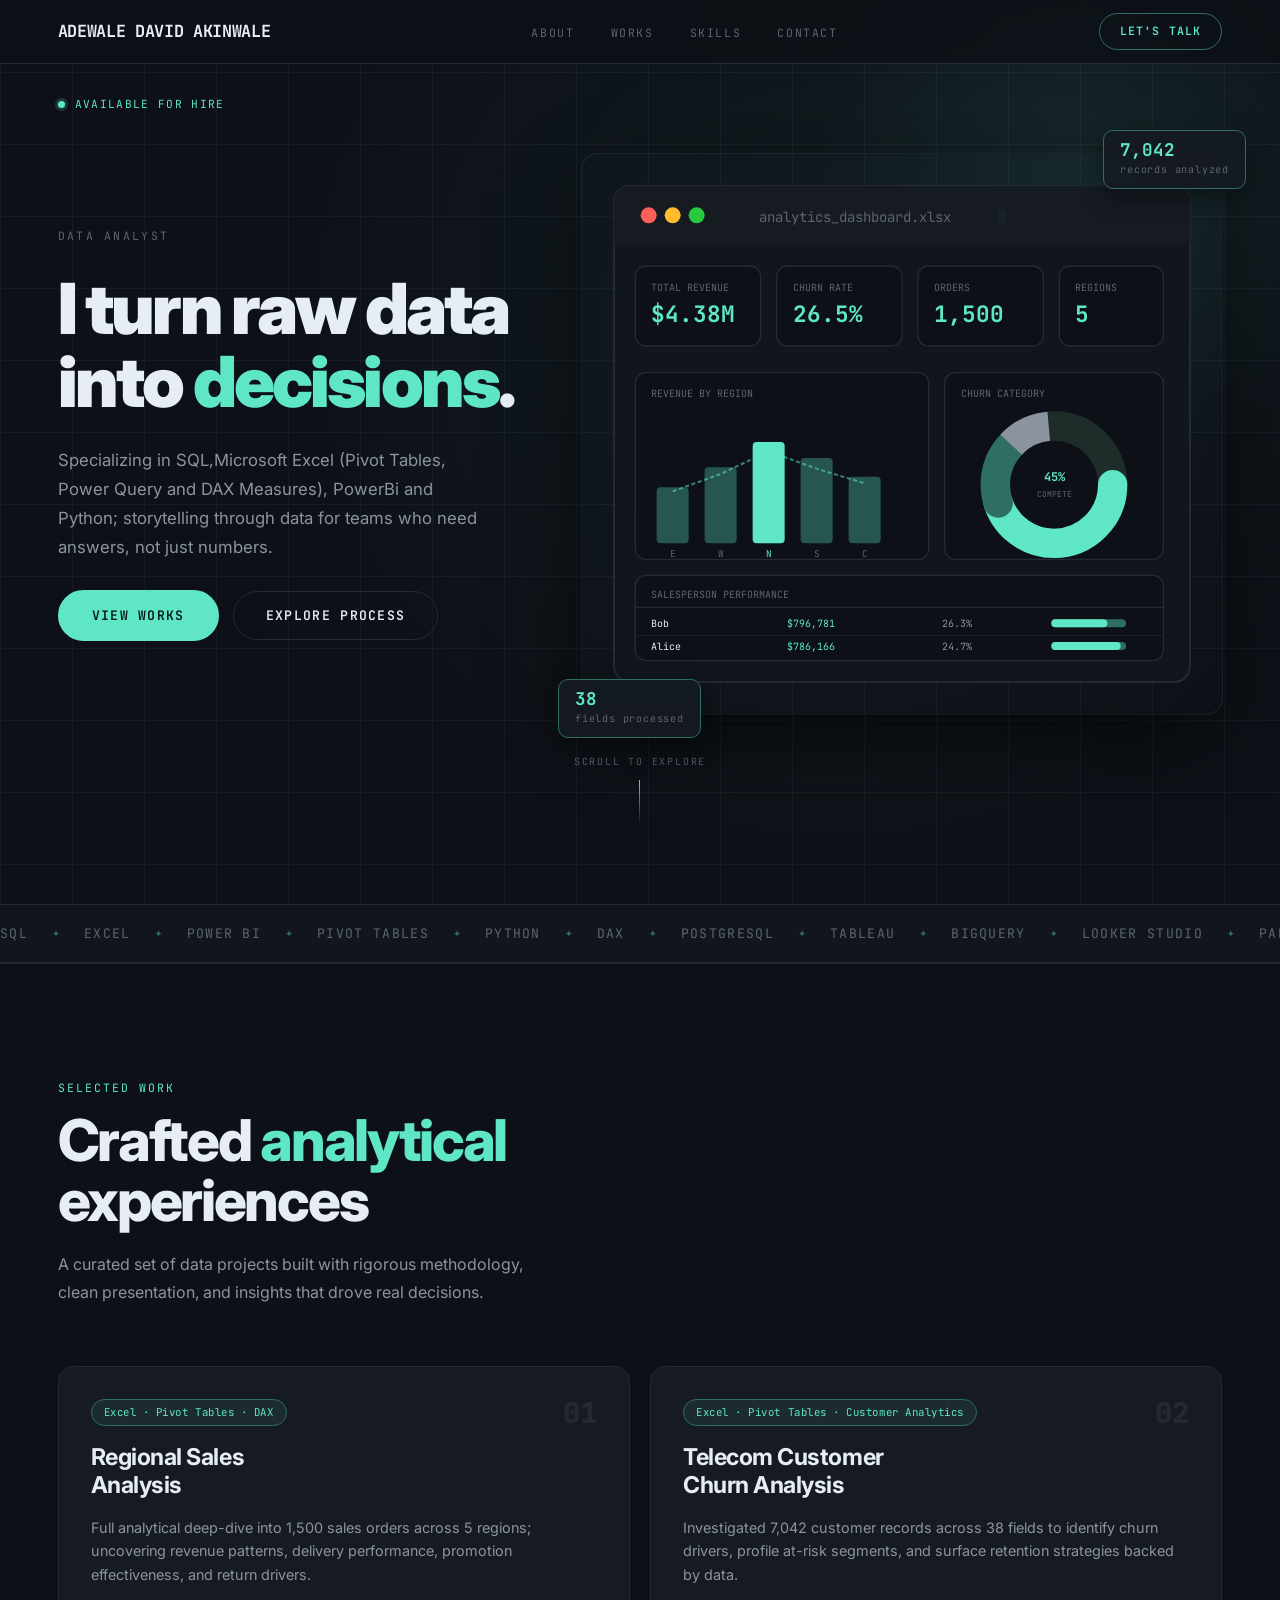
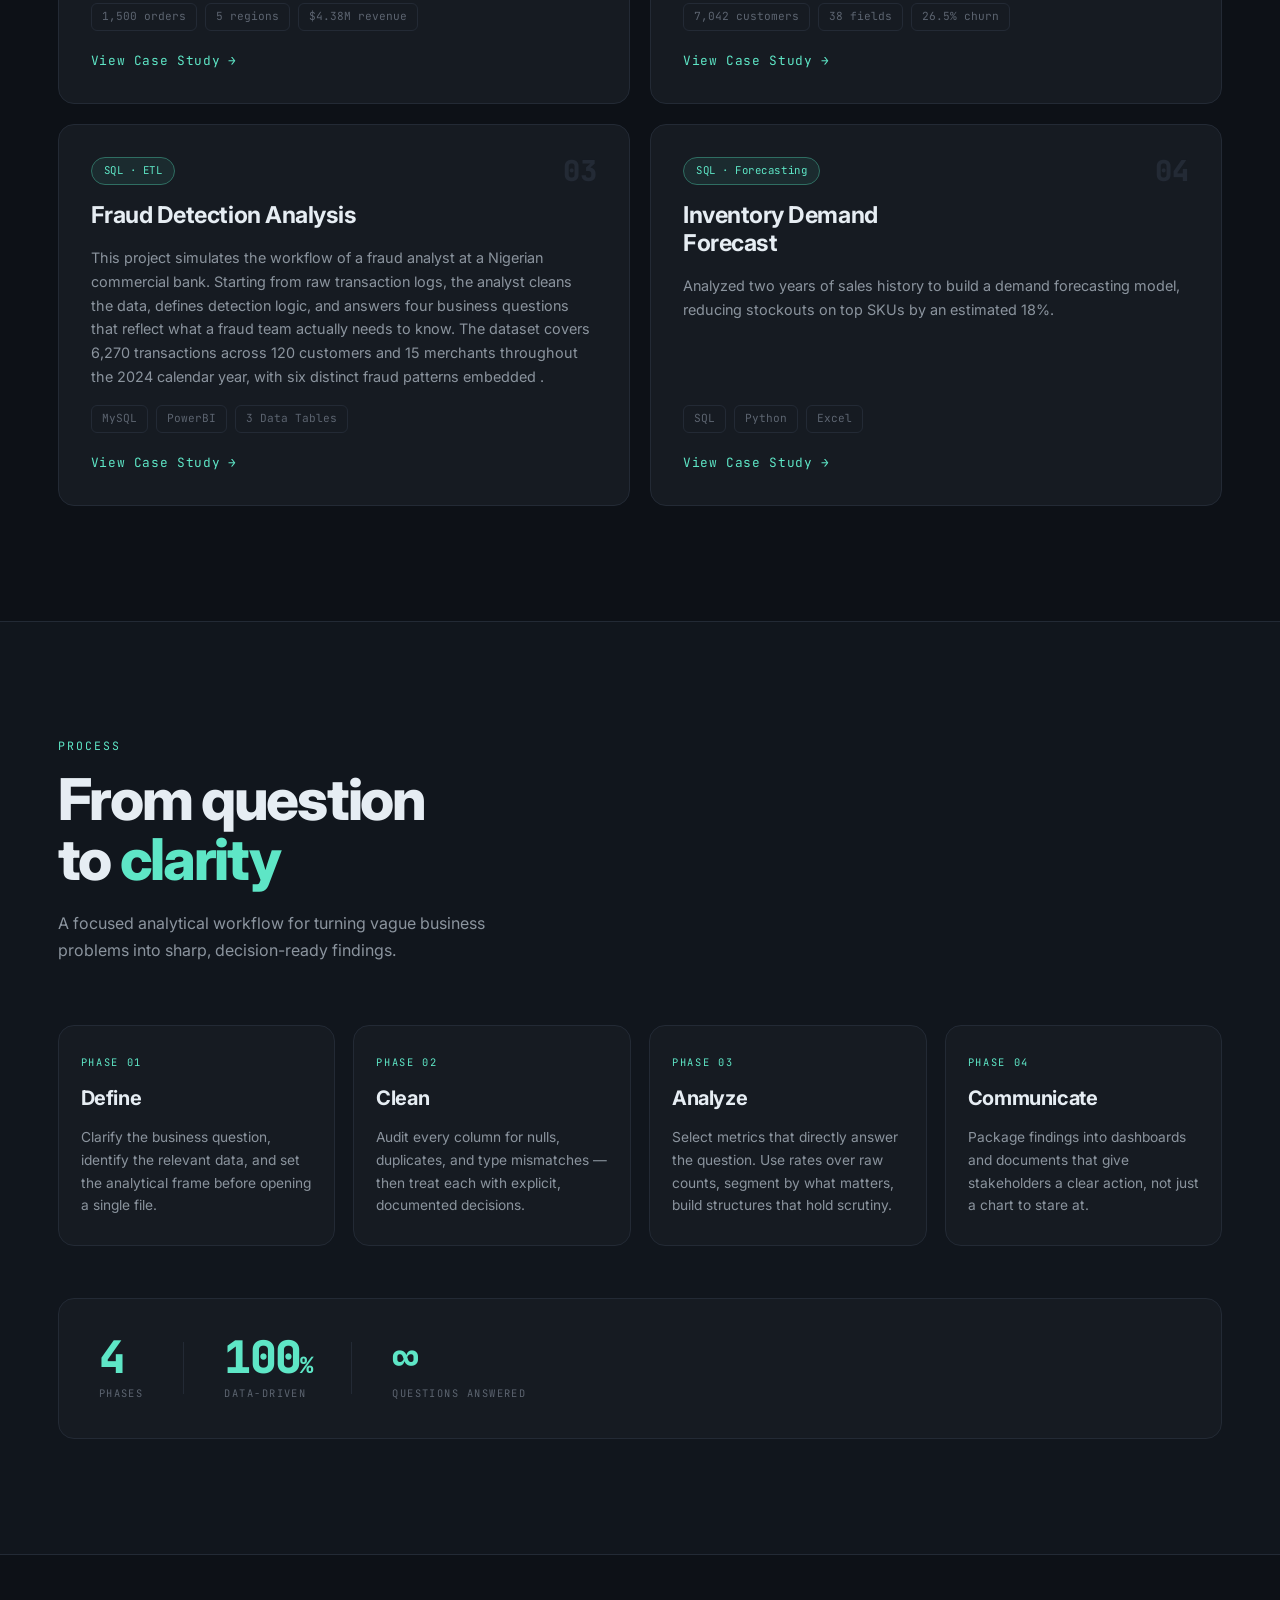
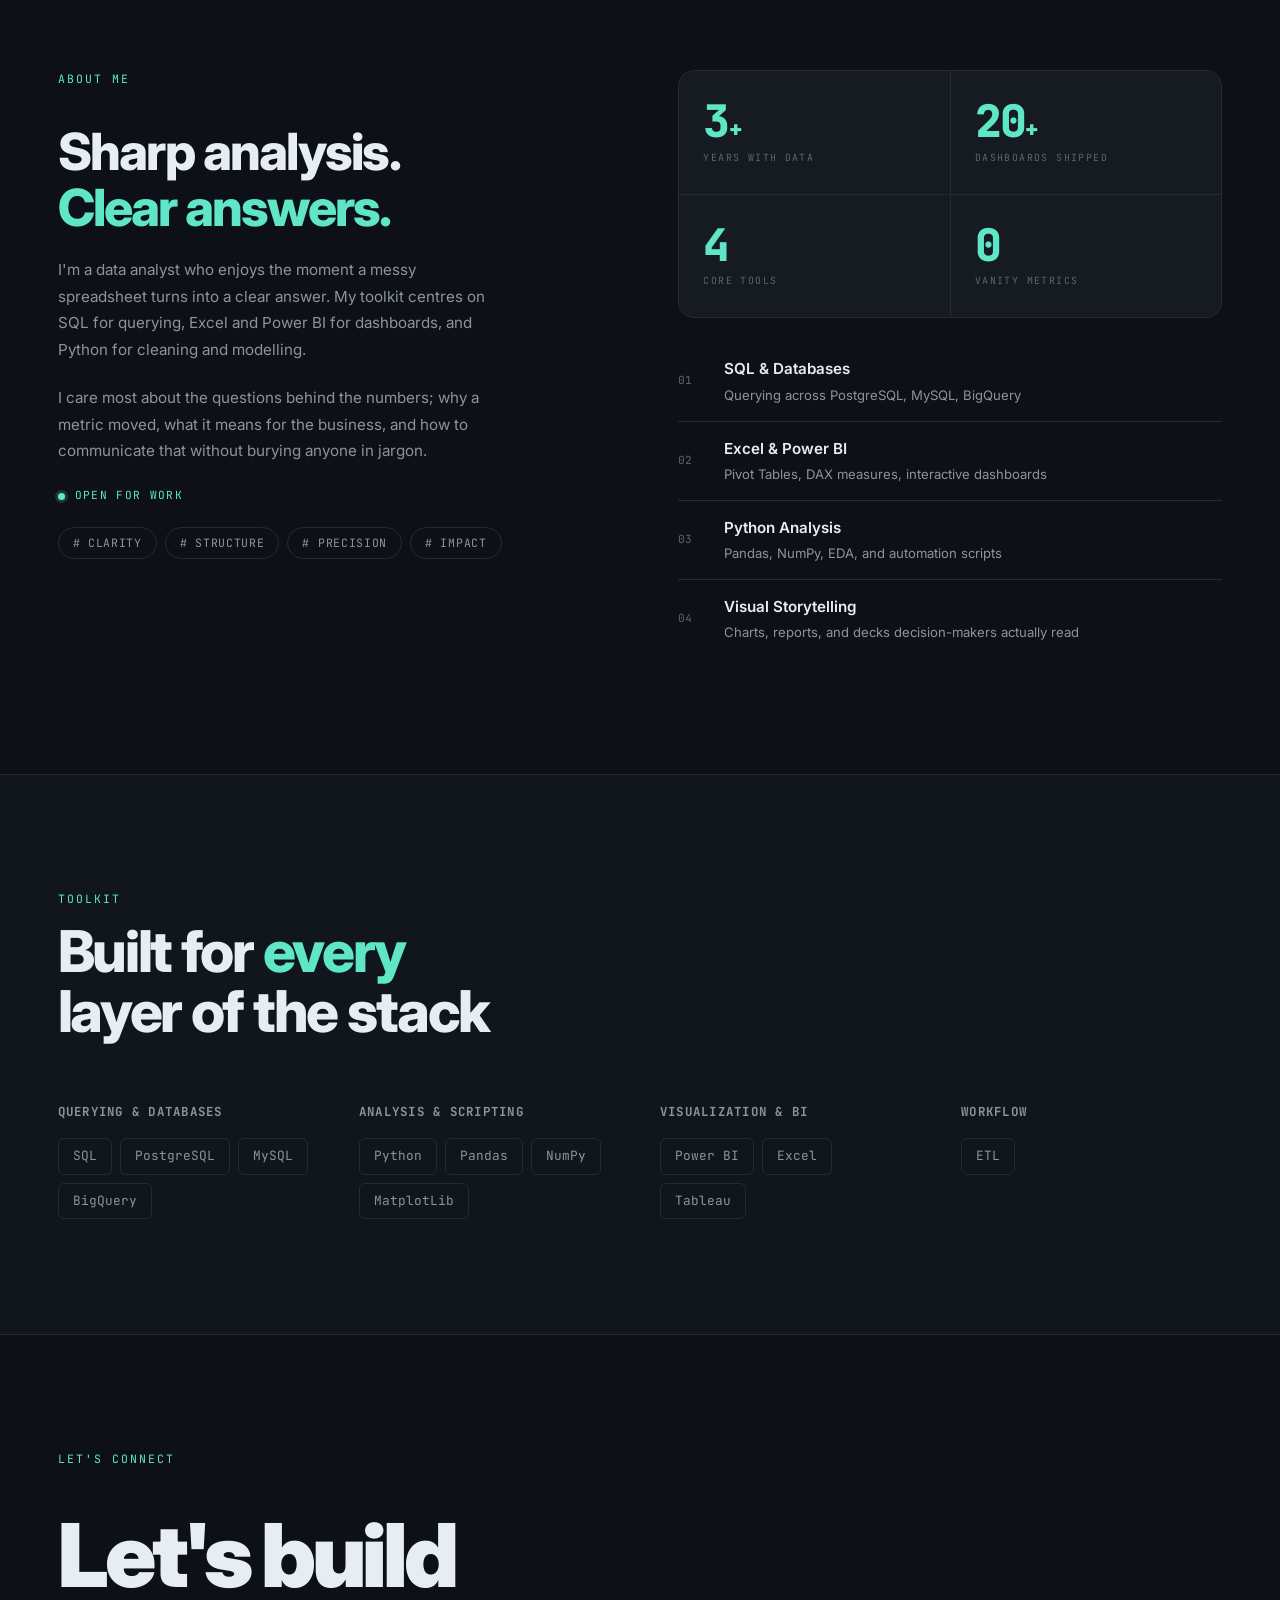
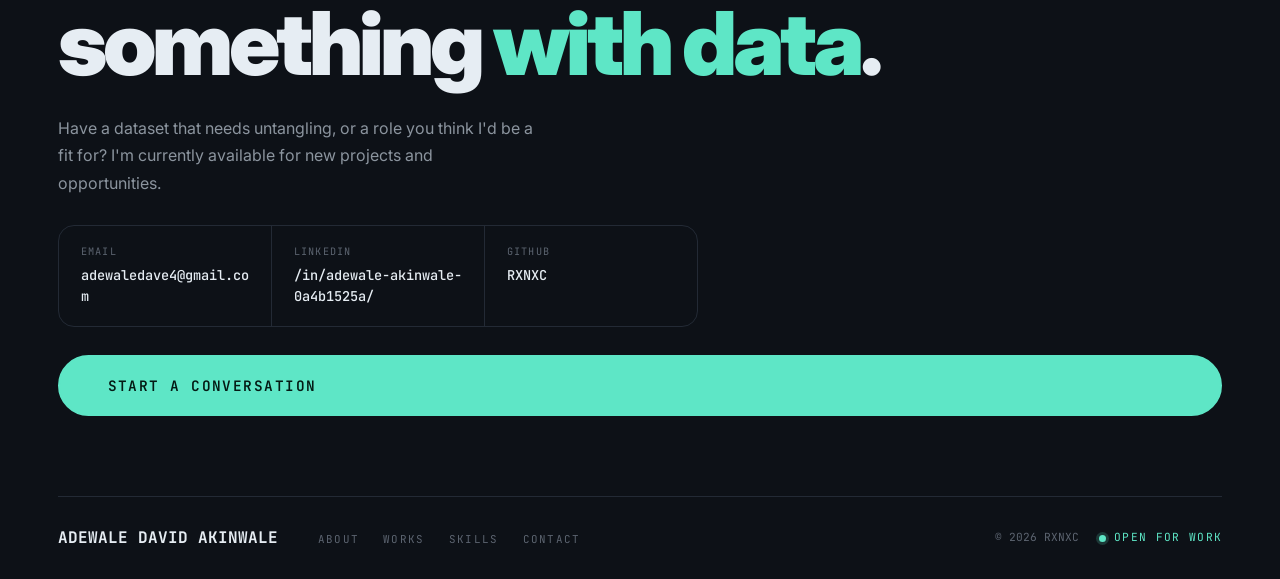
==== commit c915fb00: "Update index.html" ====
--- a/index.html
+++ b/index.html
@@ -266,7 +266,7 @@
             <span class="work-chip">PowerBI</span>
             <span class="work-chip">3 Data Tables</span>
           </div>
-          <a href="#" class="work-link">View Case Study <span class="work-arrow">→</span></a>
+          <a href="Projects/fraud-analysis.html" class="work-link">View Case Study <span class="work-arrow">→</span></a>
         </div>
       </article>
 
--- a/style.css
+++ b/style.css
@@ -19,7 +19,9 @@
 
   --font-sans: 'Inter', system-ui, sans-serif;
   --font-mono: 'JetBrains Mono', 'SF Mono', monospace;
-  --container: 1200px;
+  --container: 1400px;
+  --gutter:    clamp(20px, 4.5vw, 64px);
+  --section-py: clamp(56px, 9vw, 120px);
   --radius:    10px;
   --radius-lg: 16px;
   --nav-h:     64px;
@@ -27,7 +29,11 @@
 
 /* ── RESET ──────────────────────────────────────────────────── */
 *, *::before, *::after { margin: 0; padding: 0; box-sizing: border-box; }
-html { scroll-behavior: smooth; }
+html {
+  scroll-behavior: smooth;
+  width: 100%;
+  overflow-x: hidden;
+}
 @media (prefers-reduced-motion: reduce) {
   html { scroll-behavior: auto; }
   *, *::before, *::after {
@@ -36,6 +42,7 @@
   }
 }
 body {
+  width: 100%;
   background: var(--bg);
   color: var(--text);
   font-family: var(--font-sans);
@@ -49,7 +56,7 @@
 :focus-visible { outline: 2px solid var(--accent); outline-offset: 3px; border-radius: 4px; }
 
 /* ── UTILITIES ──────────────────────────────────────────────── */
-.container { max-width: var(--container); margin: 0 auto; padding: 0 32px; }
+.container { max-width: var(--container); margin: 0 auto; padding: 0 var(--gutter); }
 span.accent { color: var(--accent); }
 
 /* ── SHARED TYPOGRAPHY ──────────────────────────────────────── */
@@ -62,7 +69,7 @@
   text-transform: uppercase;
   margin-bottom: 14px;
 }
-.section-header { margin-bottom: 60px; }
+.section-header { margin-bottom: clamp(36px, 6vw, 60px); }
 .section-title {
   font-size: clamp(2.4rem, 5vw, 3.6rem);
   font-weight: 800;
@@ -170,7 +177,7 @@
 .nav-inner {
   max-width: var(--container);
   margin: 0 auto;
-  padding: 0 32px;
+  padding: 0 var(--gutter);
   height: 100%;
   display: flex;
   align-items: center;
@@ -253,7 +260,10 @@
 ══════════════════════════════════════════════════════════════ */
 .hero {
   position: relative;
-  min-height: 100vh;
+  /* Full-screen feel on typical screens, but capped so a tall/large
+     monitor doesn't stretch modest content across a huge empty box */
+  min-height: clamp(560px, 92vh, 880px);
+  min-height: clamp(560px, 92svh, 880px);
   /* do NOT use overflow:hidden — it clips absolutely-positioned chips */
   background-image:
     linear-gradient(to right, rgba(35,42,53,0.4) 1px, transparent 1px),
@@ -296,10 +306,10 @@
   max-width: var(--container);
   width: 100%;
   margin: 0 auto;
-  padding: var(--nav-h) 32px 80px;
+  padding: calc(var(--nav-h) + clamp(16px, 4vw, 32px)) var(--gutter) clamp(48px, 7vw, 80px);
   display: flex;
   flex-direction: column;
-  gap: 40px;
+  gap: clamp(28px, 4vw, 40px);
 }
 
 .hero-status {
@@ -308,11 +318,15 @@
   gap: 10px;
 }
 
-/* Two-column grid: text left, SVG right */
+/* Two-column grid: text left, SVG right.
+   Text column is capped near its natural reading width instead of
+   stretching to a full 1fr — on wide monitors an even 1fr/1fr split
+   left a large dead gap between the (deliberately narrow) text block
+   and the dashboard visual. The visual column now takes the rest. */
 .hero-body {
   display: grid;
-  grid-template-columns: 1fr 1fr;
-  gap: 64px;
+  grid-template-columns: minmax(320px, 460px) 1fr;
+  gap: clamp(40px, 6vw, 64px);
   align-items: center;
 }
 
@@ -351,8 +365,11 @@
   align-items: center;
 }
 
-/* Right column: SVG visual wrapper */
-.hero-right { position: relative; min-width: 0; }
+/* Right column: SVG visual wrapper — capped and centered within its
+   track so it can't balloon oversized on very wide monitors, but the
+   grid track itself stays flexible (1fr) so it fills the leftover
+   space rather than leaving a dead gap */
+.hero-right { position: relative; min-width: 0; max-width: 640px; width: 100%; margin: 0 auto; }
 
 /* hero-vis: extra padding so chips positioned outside the SVG box
    are not clipped by any parent overflow rule */
@@ -478,7 +495,7 @@
    SELECTED WORK
 ══════════════════════════════════════════════════════════════ */
 .section-work {
-  padding: 120px 0;
+  padding: var(--section-py) 0;
   background: var(--bg);
   border-top: 1px solid var(--border);
 }
@@ -601,7 +618,7 @@
    PROCESS
 ══════════════════════════════════════════════════════════════ */
 .section-process {
-  padding: 120px 0;
+  padding: var(--section-py) 0;
   background: var(--bg-alt);
   border-top: 1px solid var(--border);
   border-bottom: 1px solid var(--border);
@@ -675,14 +692,14 @@
    ABOUT
 ══════════════════════════════════════════════════════════════ */
 .section-about {
-  padding: 120px 0;
+  padding: var(--section-py) 0;
   background: var(--bg);
 }
 
 .about-grid {
   display: grid;
   grid-template-columns: 1fr 1fr;
-  gap: 80px;
+  gap: clamp(40px, 6vw, 80px);
   align-items: start;
 }
 
@@ -776,7 +793,7 @@
    SKILLS
 ══════════════════════════════════════════════════════════════ */
 .section-skills {
-  padding: 120px 0;
+  padding: var(--section-py) 0;
   background: var(--bg-alt);
   border-top: 1px solid var(--border);
 }
@@ -801,7 +818,7 @@
    CONTACT + FOOTER
 ══════════════════════════════════════════════════════════════ */
 .section-contact {
-  padding: 120px 0 0;
+  padding: var(--section-py) 0 0;
   background: var(--bg);
   border-top: 1px solid var(--border);
 }
@@ -810,7 +827,7 @@
   display: flex;
   flex-direction: column;
   gap: 28px;
-  padding-bottom: 80px;
+  padding-bottom: clamp(48px, 7vw, 80px);
 }
 
 .contact-title {
@@ -980,10 +997,6 @@
 }
 
 @media (max-width: 640px) {
-  .container   { padding: 0 20px; }
-  .nav-inner   { padding: 0 20px; }
-
-  .hero-inner  { padding: 96px 20px 60px; gap: 32px; }
   .hero-title  { font-size: clamp(2.4rem, 10vw, 3.2rem); }
   .hero-body   { gap: 40px; }
 
@@ -1017,10 +1030,6 @@
 
 /* Extra-small phones (older/budget devices, folded screens, etc.) */
 @media (max-width: 400px) {
-  .container  { padding: 0 16px; }
-  .nav-inner  { padding: 0 16px; }
-  .hero-inner { padding: 88px 16px 48px; }
-
   .hero-actions   { gap: 10px; }
   .btn-primary,
   .btn-outline    { padding: 12px 22px; font-size: 0.76rem; }
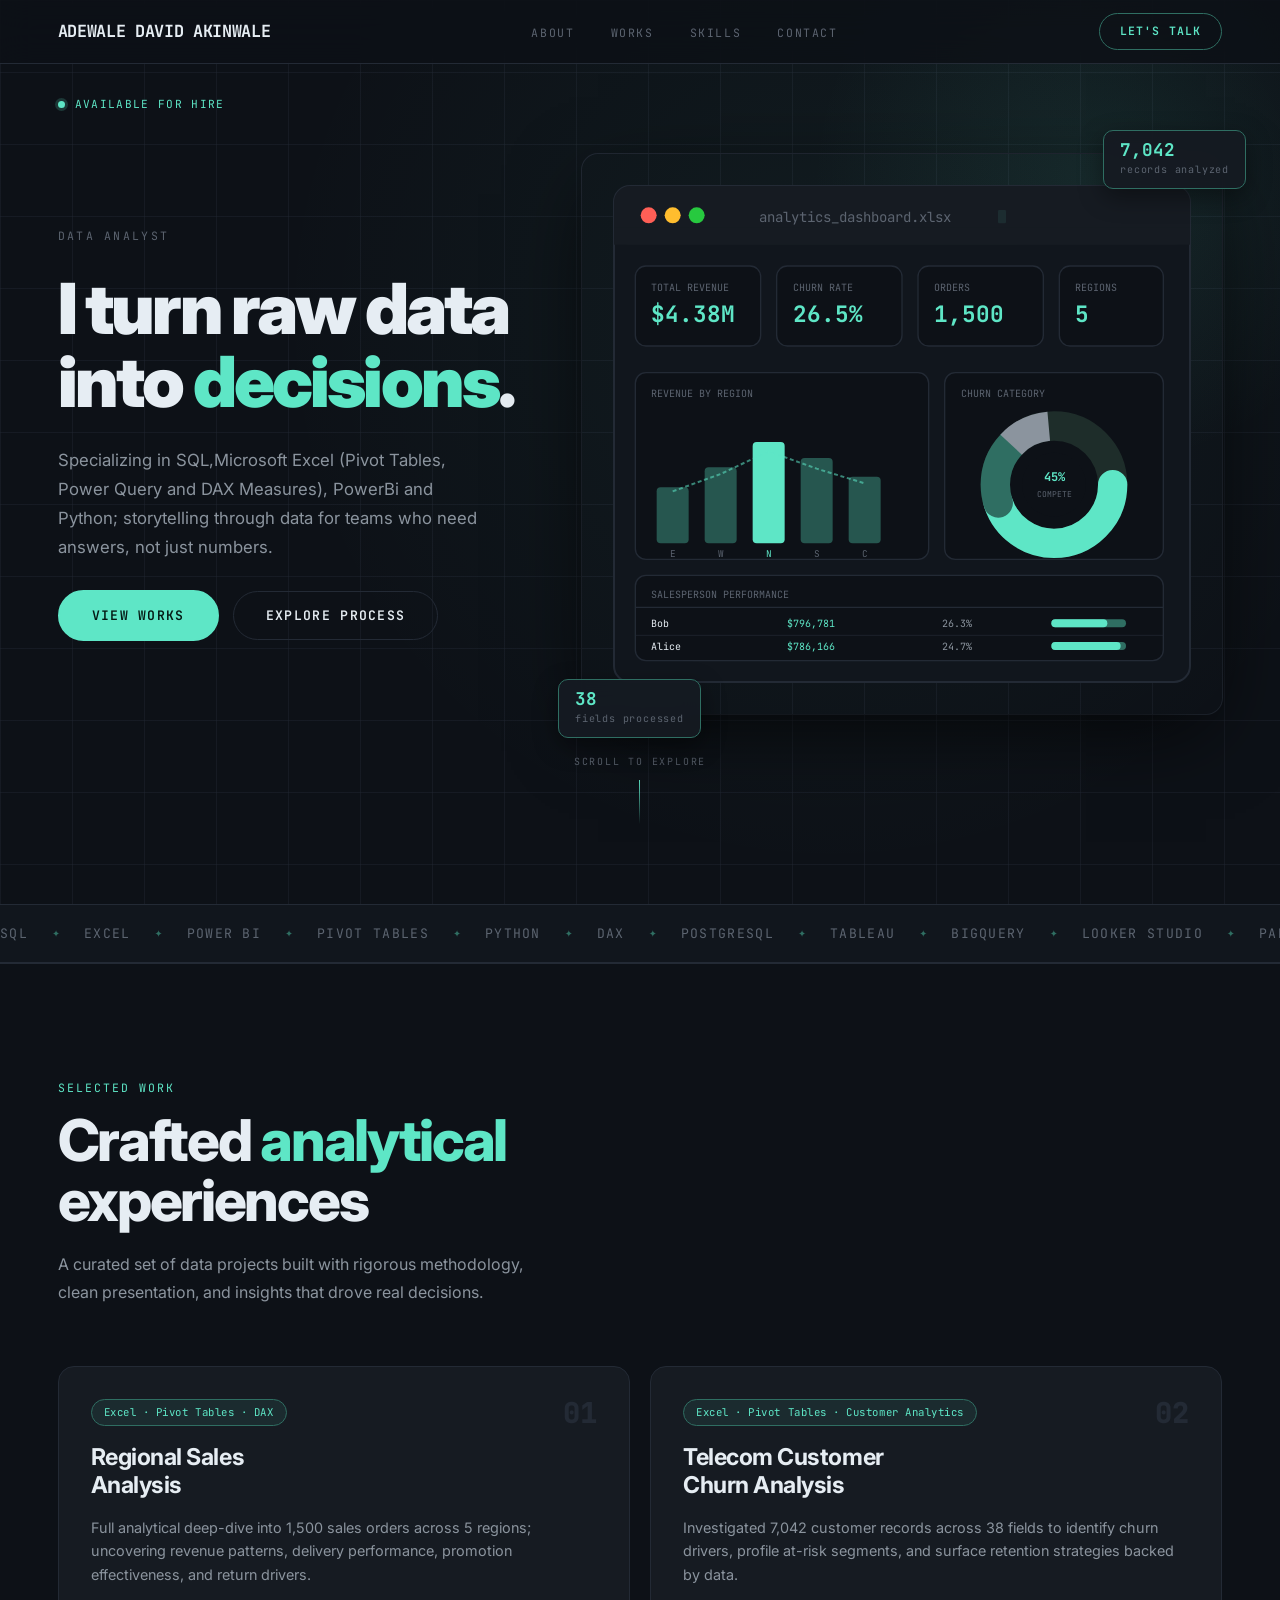
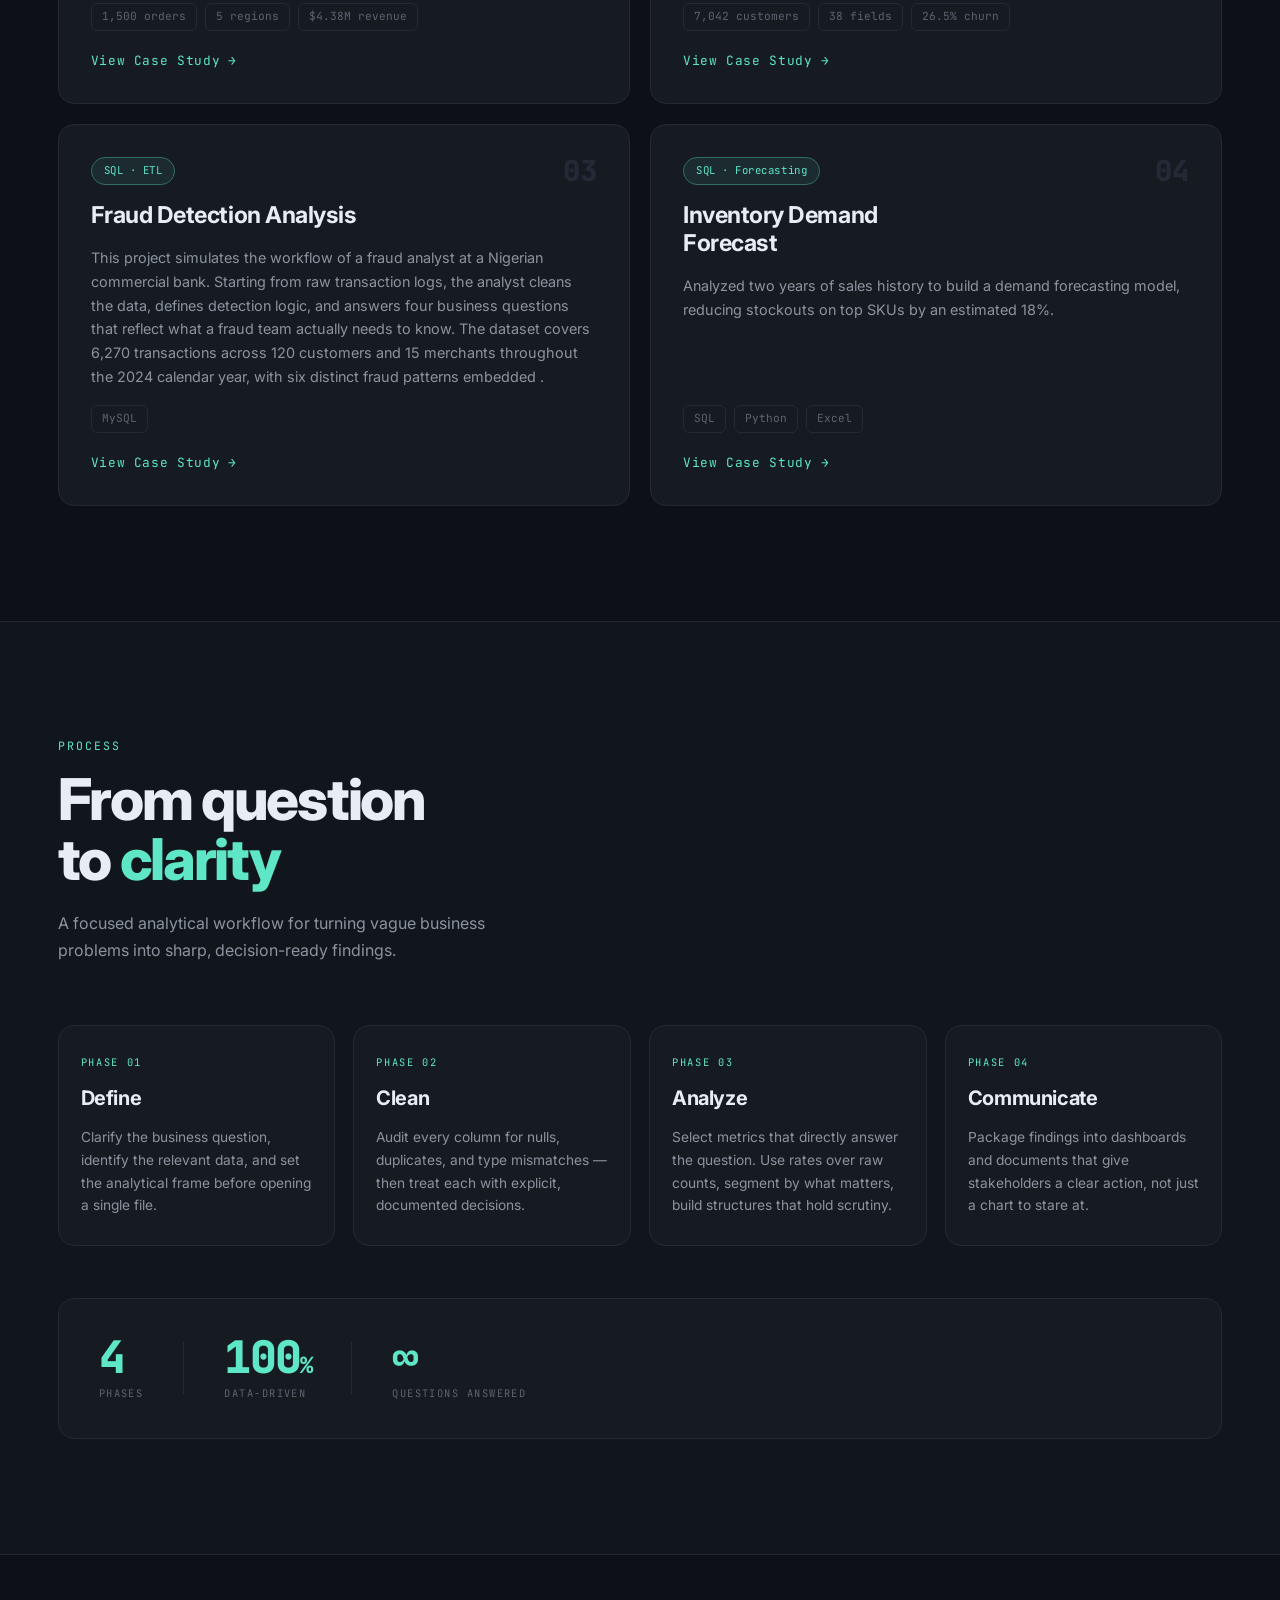
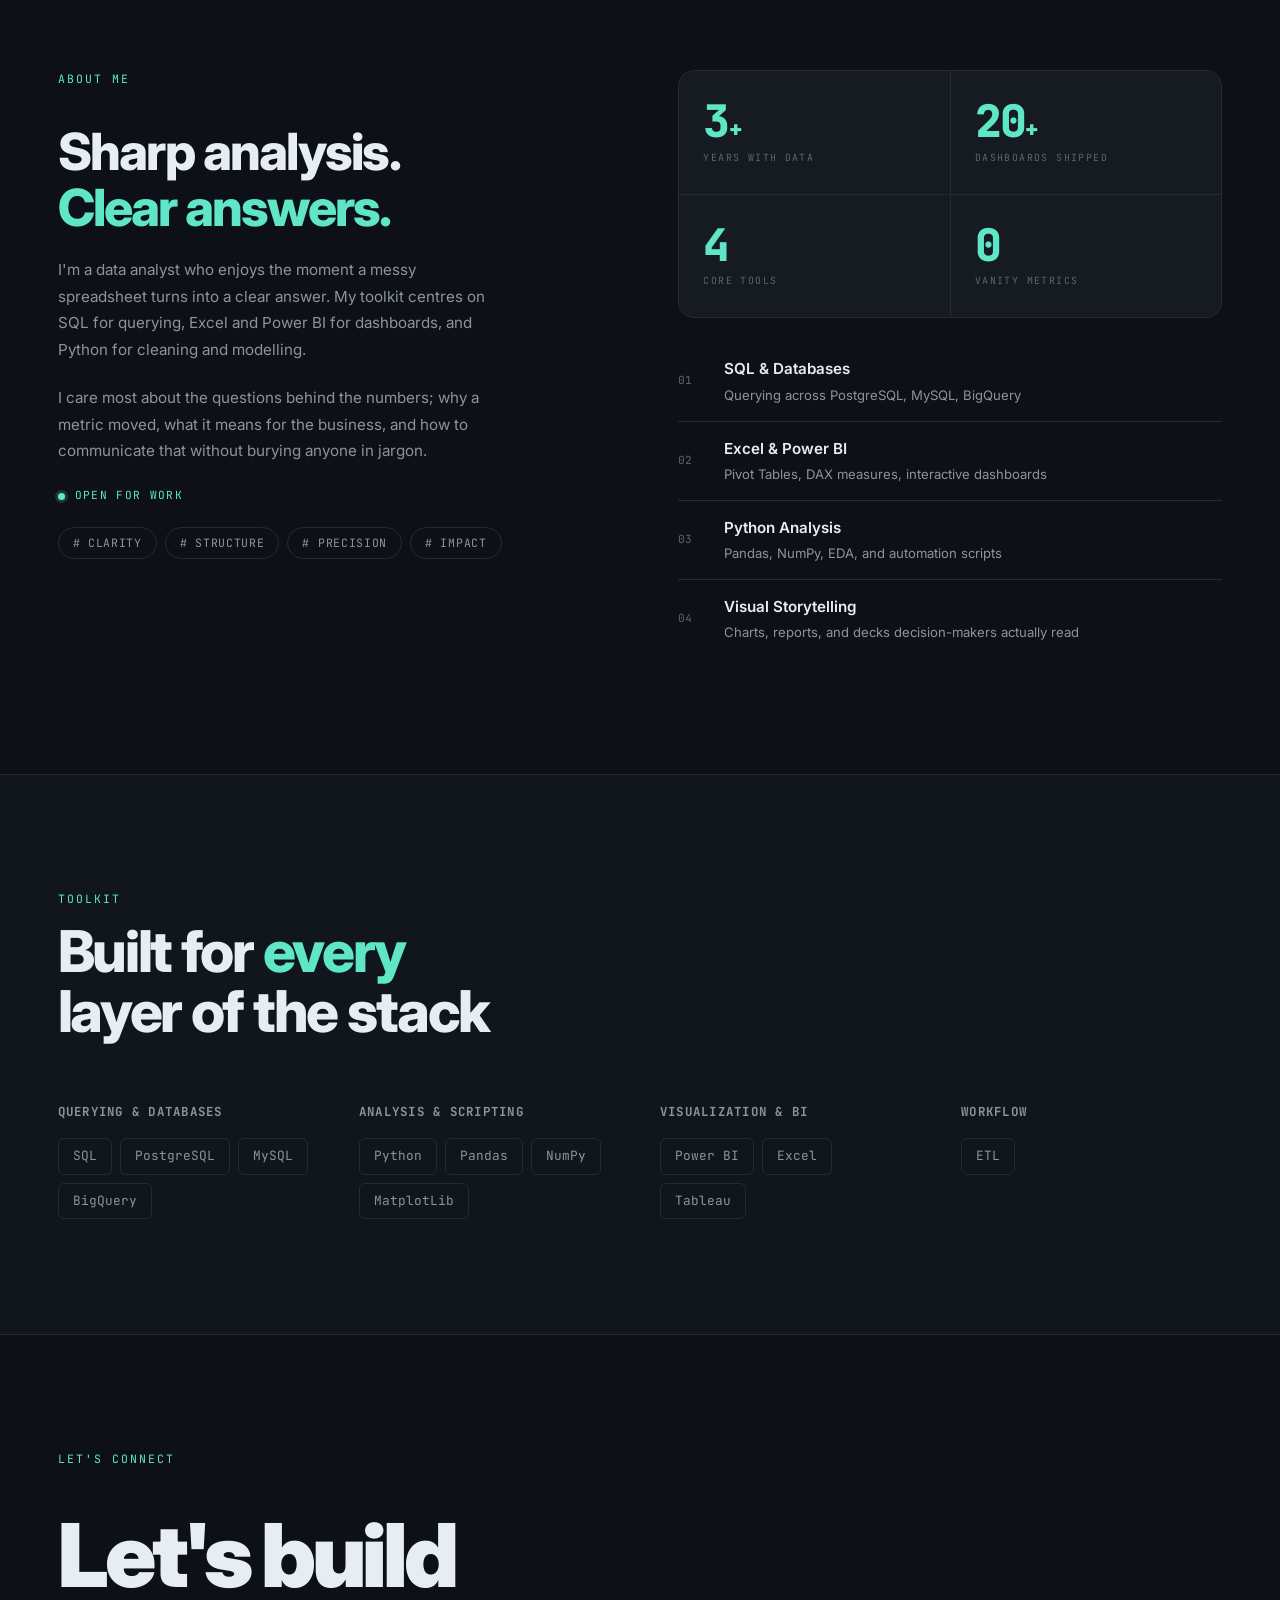
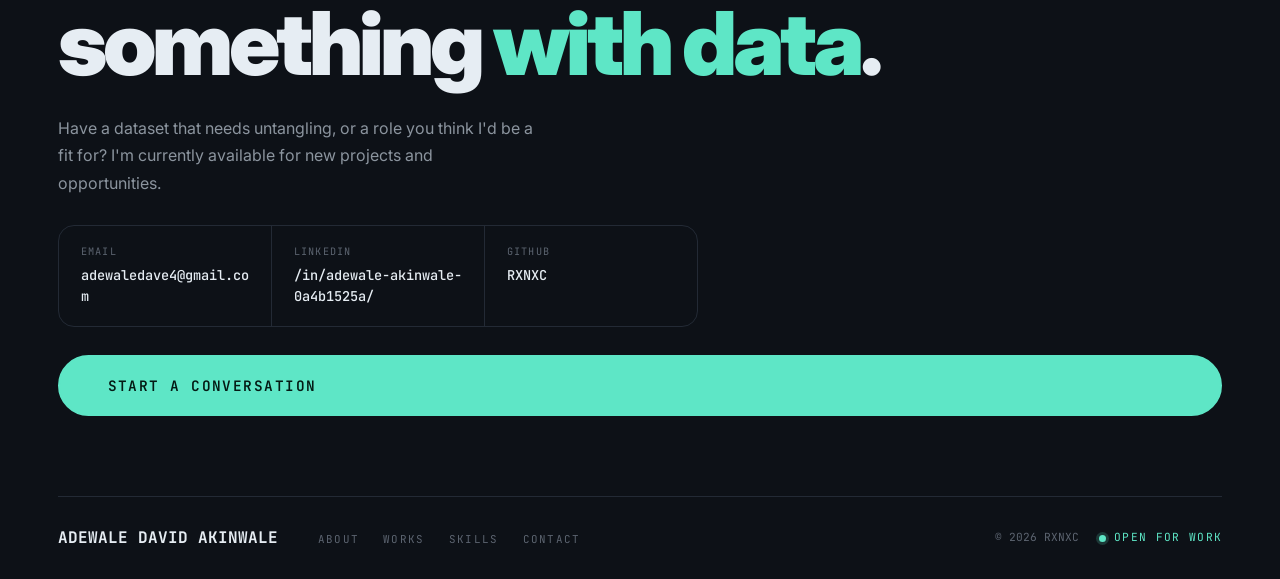
==== commit edf3cae0: "Update index.html" ====
--- a/index.html
+++ b/index.html
@@ -263,8 +263,6 @@
 throughout the 2024 calendar year, with six distinct fraud patterns embedded .</p>
           <div class="work-meta">
             <span class="work-chip">MySQL</span>
-            <span class="work-chip">PowerBI</span>
-            <span class="work-chip">3 Data Tables</span>
           </div>
           <a href="Projects/fraud-analysis.html" class="work-link">View Case Study <span class="work-arrow">→</span></a>
         </div>
